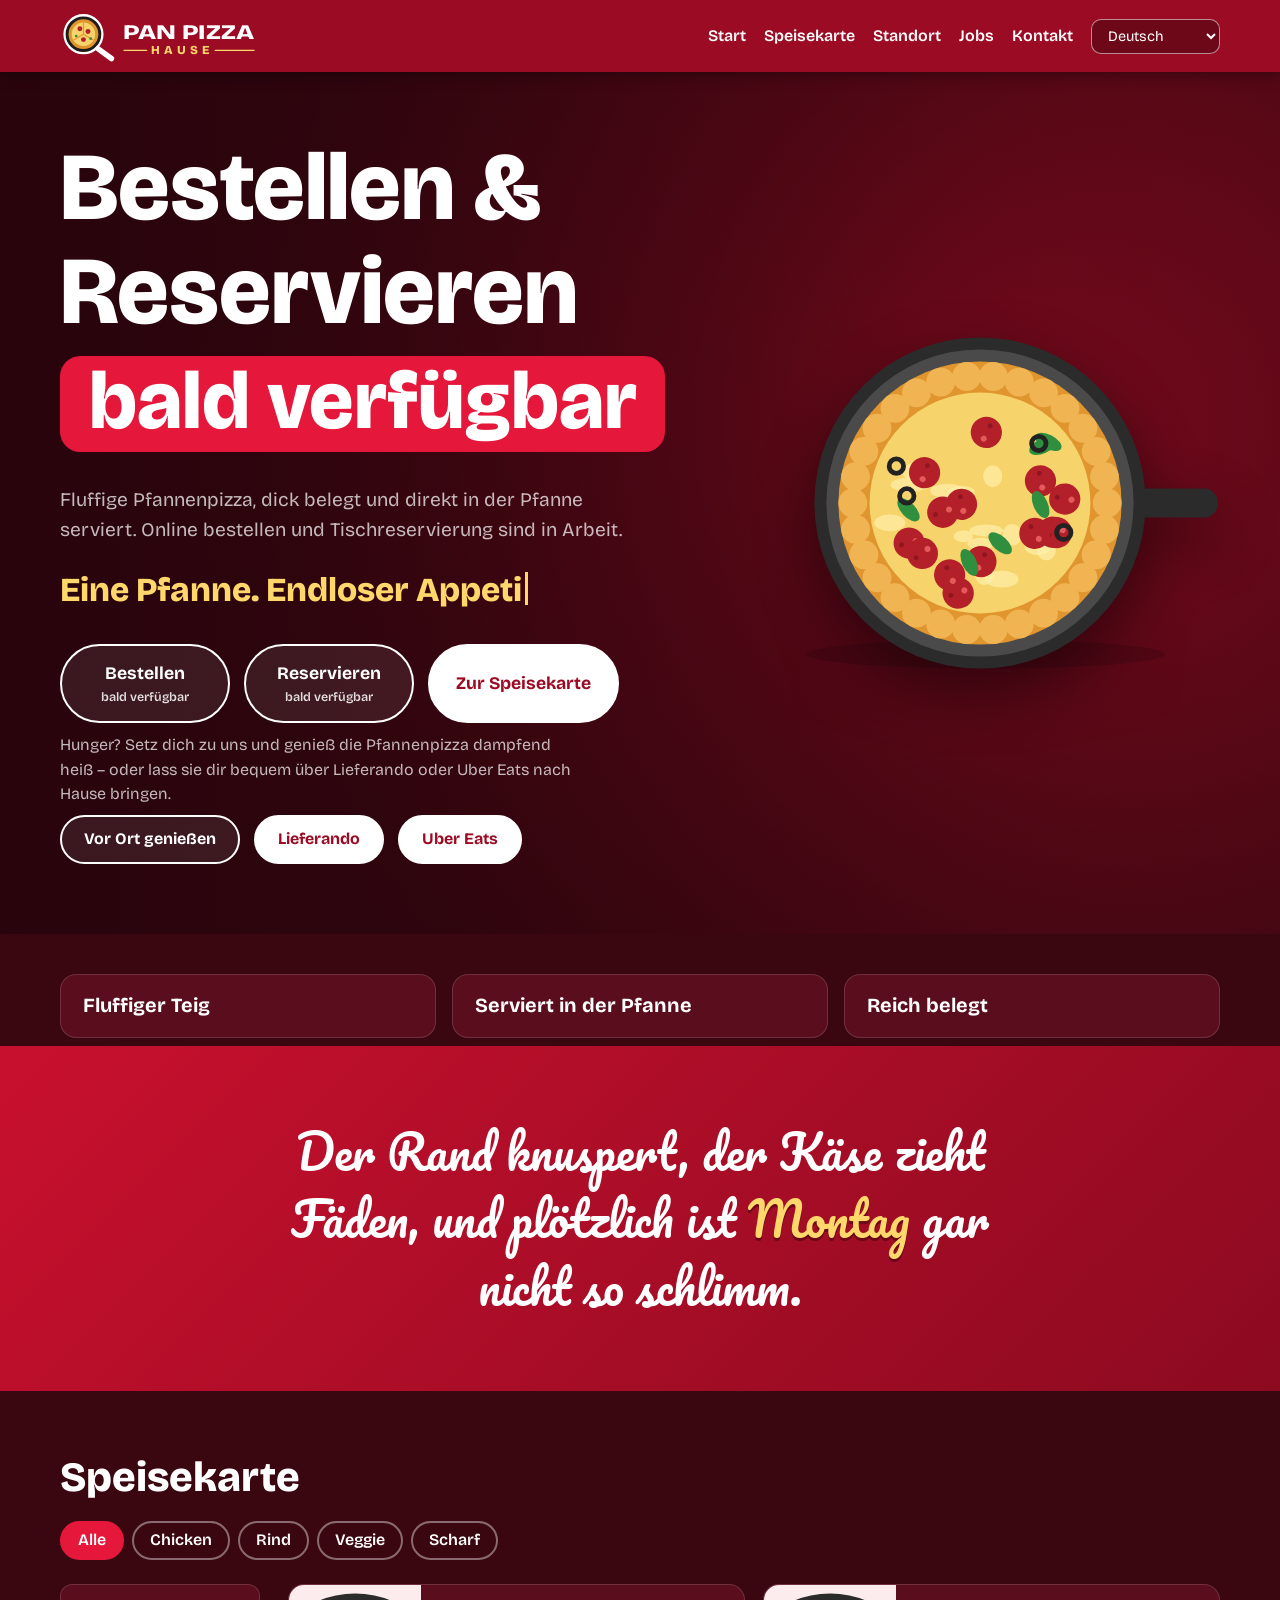
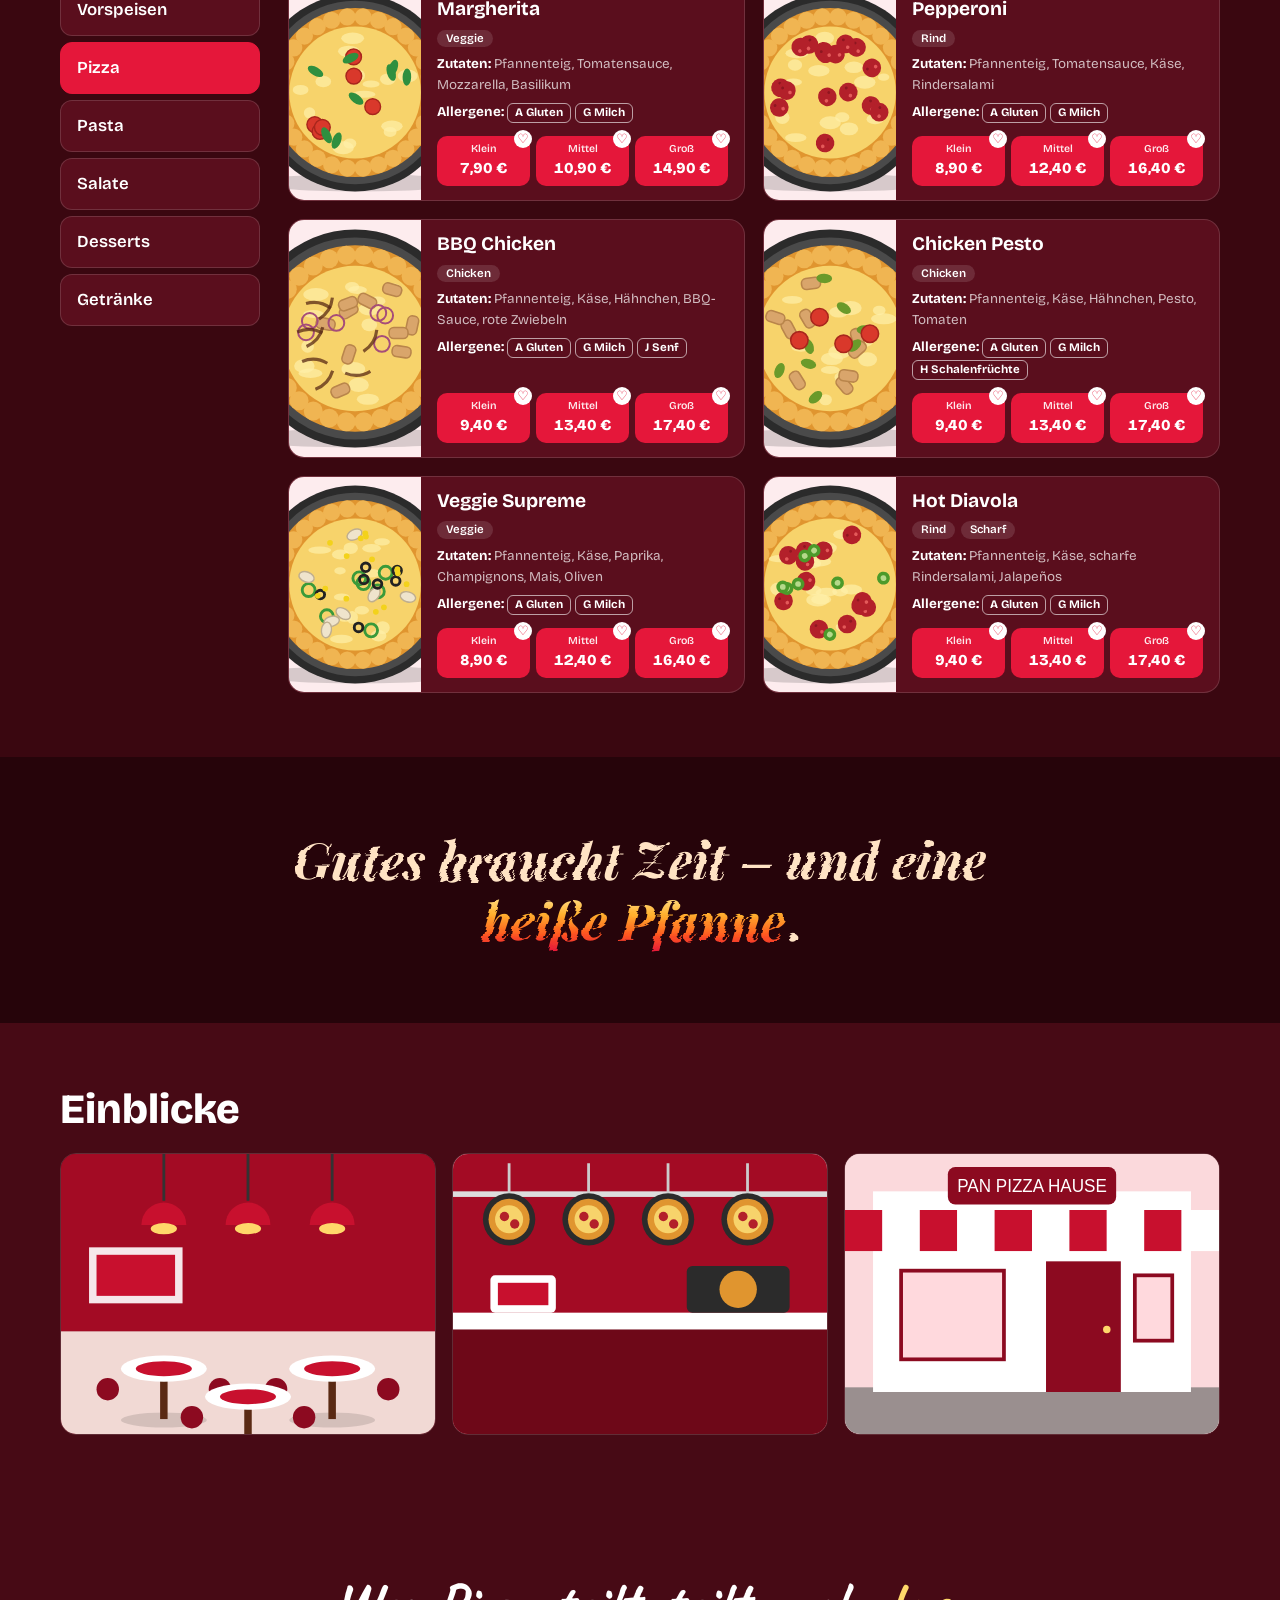
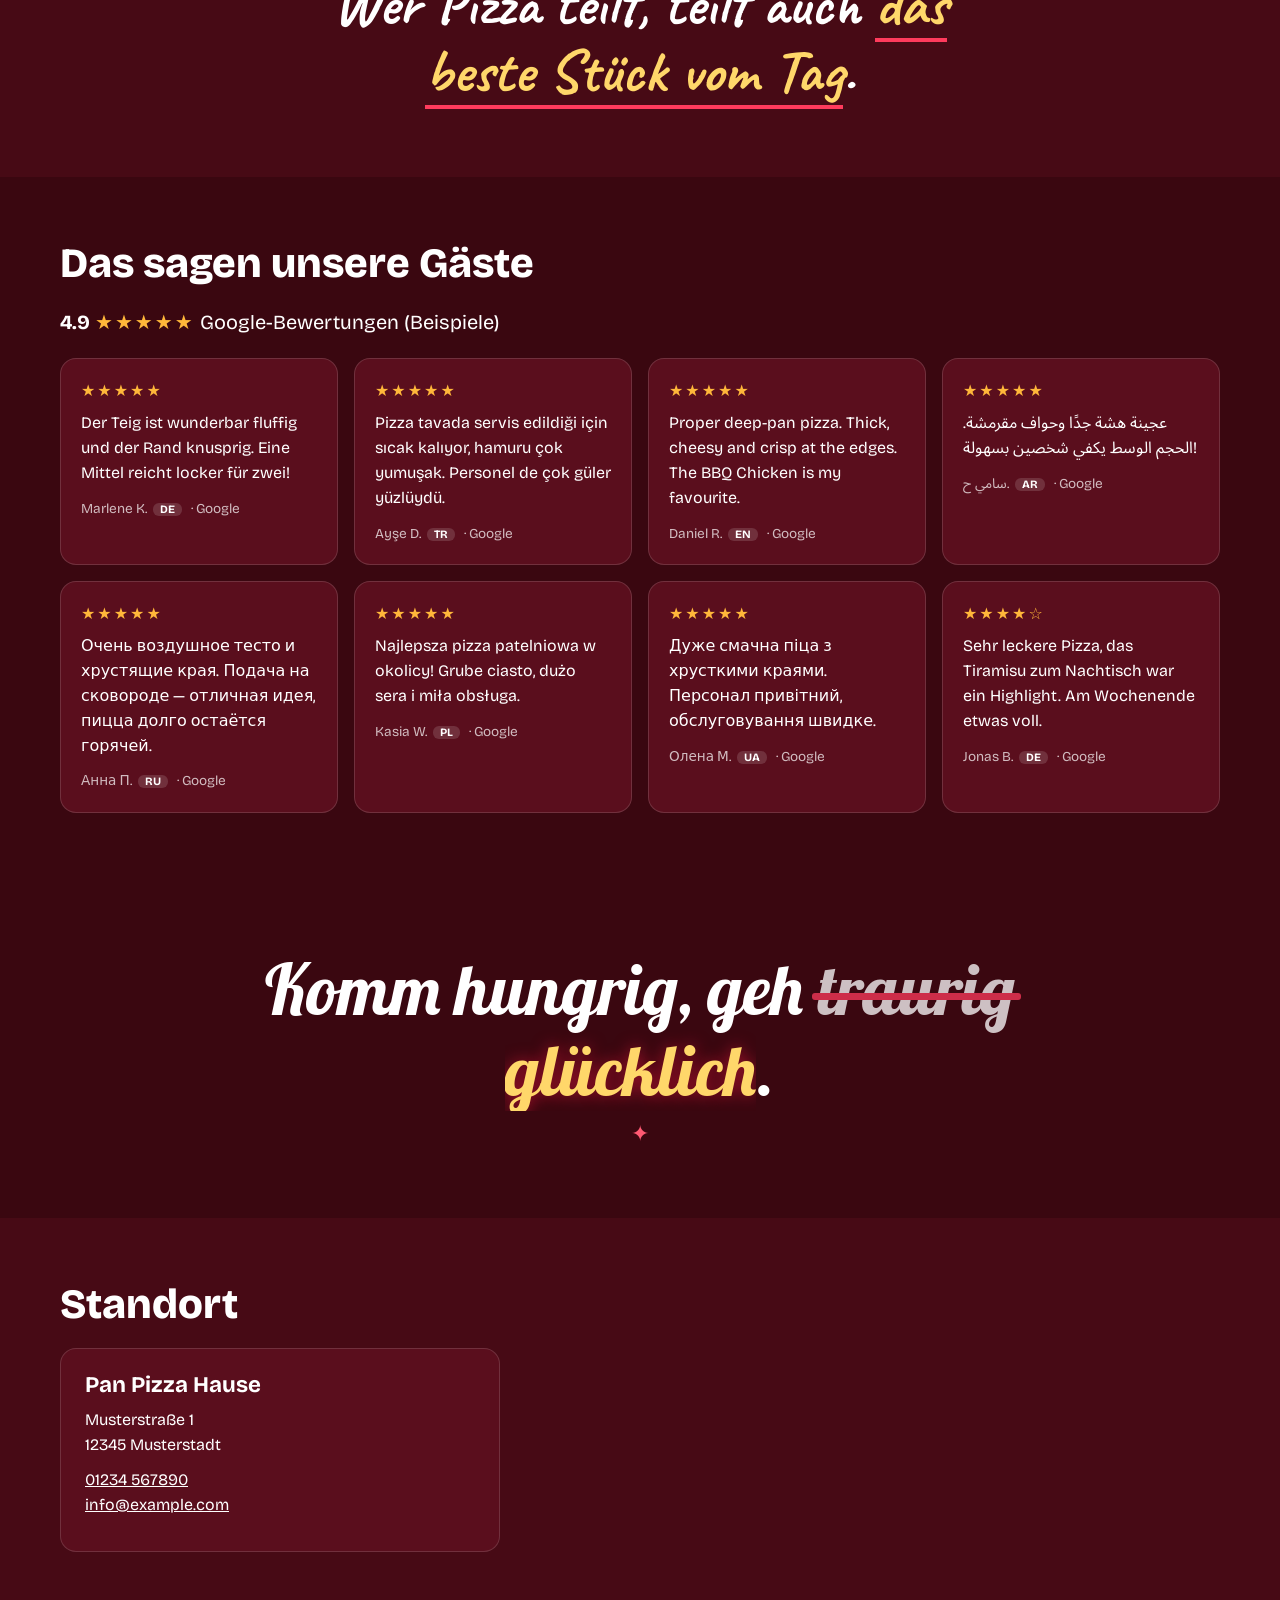
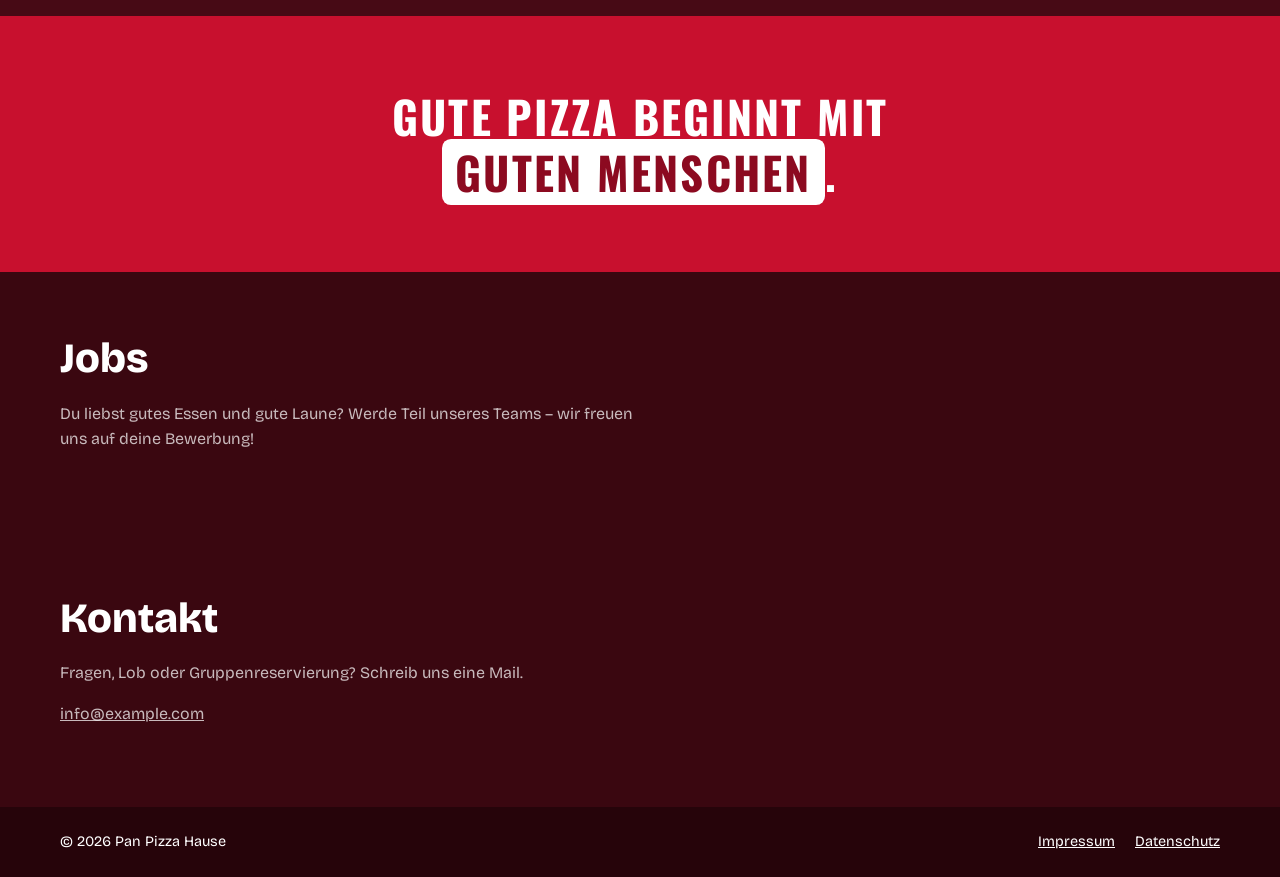
==== index.html @ aa515b62 "Add files via upload" ====
<!DOCTYPE html>
<html lang="de">
<head>
<meta charset="utf-8">
<meta name="viewport" content="width=device-width, initial-scale=1">
<title>Pan Pizza Hause</title>
<meta name="description" content="Pfannenpizza – fluffig, dick belegt, knusprig am Rand.">
<link rel="icon" href="data:image/svg+xml,%3Csvg xmlns=%22http://www.w3.org/2000/svg%22 viewBox=%220 0 124 124%22%3E%3Ccircle cx=%2262%22 cy=%2262%22 r=%2260%22 fill=%22%23c8102e%22/%3E%3Cg transform=%22translate(8 2) scale(.82)%22%3E%3Ccircle cx=%2252%22 cy=%2258%22 r=%2242%22 fill=%22%231f1d1b%22 stroke=%22%23fff%22 stroke-width=%225%22/%3E%3Cline x1=%2284%22 y1=%2290%22 x2=%22114%22 y2=%22112%22 stroke=%22%23fff%22 stroke-width=%2212%22 stroke-linecap=%22round%22/%3E%3Ccircle cx=%2252%22 cy=%2258%22 r=%2233%22 fill=%22%23e0952f%22/%3E%3Ccircle cx=%2252%22 cy=%2258%22 r=%2226%22 fill=%22%23f7d36b%22/%3E%3Cpath d=%22M52 58 L52 33 M52 58 L74 71 M52 58 L30 71%22 stroke=%22%23e0952f%22 stroke-width=%222.5%22/%3E%3Ccircle cx=%2244%22 cy=%2246%22 r=%225.5%22 fill=%22%23b3202a%22/%3E%3Ccircle cx=%2262%22 cy=%2252%22 r=%225.5%22 fill=%22%23b3202a%22/%3E%3Ccircle cx=%2252%22 cy=%2270%22 r=%225.5%22 fill=%22%23b3202a%22/%3E%3Ccircle cx=%2236%22 cy=%2262%22 r=%223%22 fill=%22%232f8f3f%22/%3E%3Ccircle cx=%2268%22 cy=%2268%22 r=%223%22 fill=%22%232f8f3f%22/%3E%3C/g%3E%3C/svg%3E" type="image/svg+xml">
<link rel="preconnect" href="https://fonts.googleapis.com">
<link rel="preconnect" href="https://fonts.gstatic.com" crossorigin>
<link href="https://fonts.googleapis.com/css2?family=Bricolage+Grotesque:opsz,wght@12..96,400;12..96,600;12..96,800&family=Noto+Sans+Arabic:wght@400;700&family=Playfair+Display:ital,wght@1,700&family=Pacifico&family=Caveat:wght@600;700&family=Oswald:wght@500;700&family=Lobster&family=Amiri:wght@400;700&display=swap" rel="stylesheet">
<link rel="stylesheet" href="style.css?v=7">
</head>
<body>
<svg width="0" height="0" style="position:absolute" aria-hidden="true" focusable="false"><filter id="heat" x="-5%" y="-20%" width="110%" height="140%"><feTurbulence type="fractalNoise" baseFrequency="0.012 0.08" numOctaves="2" seed="3" result="n"><animate attributeName="baseFrequency" dur="3s" values="0.012 0.08;0.017 0.12;0.012 0.08" repeatCount="indefinite"/></feTurbulence><feDisplacementMap in="SourceGraphic" in2="n" scale="7"/></filter></svg>
<header class="top">
  <a class="brand" href="#start" aria-label="Pan Pizza Hause"><svg class="logo" viewBox="0 0 450 124" width="203" height="56" aria-hidden="true"><circle cx="52" cy="58" r="42" fill="#1f1d1b" stroke="#fff" stroke-width="5"/><line x1="84" y1="90" x2="114" y2="112" stroke="#fff" stroke-width="12" stroke-linecap="round"/><circle cx="52" cy="58" r="33" fill="#e0952f"/><circle cx="52" cy="58" r="26" fill="#f7d36b"/><path d="M52 58 L52 33 M52 58 L74 71 M52 58 L30 71" stroke="#e0952f" stroke-width="2.5"/><circle cx="44" cy="46" r="5.5" fill="#b3202a"/><circle cx="62" cy="52" r="5.5" fill="#b3202a"/><circle cx="52" cy="70" r="5.5" fill="#b3202a"/><circle cx="36" cy="62" r="3" fill="#2f8f3f"/><circle cx="68" cy="68" r="3" fill="#2f8f3f"/><text x="140" y="68" font-family="Bricolage Grotesque,Arial Black,Arial,sans-serif" font-weight="800" font-size="46" textLength="290" lengthAdjust="spacingAndGlyphs" fill="#fff">PAN PIZZA</text><line x1="142" y1="94" x2="192" y2="94" stroke="#ffd76a" stroke-width="3" stroke-linecap="round"/><text x="202" y="103" font-family="Bricolage Grotesque,Arial,sans-serif" font-weight="800" font-size="27" textLength="130" lengthAdjust="spacing" fill="#ffd76a">HAUSE</text><line x1="344" y1="94" x2="430" y2="94" stroke="#ffd76a" stroke-width="3" stroke-linecap="round"/></svg></a>
  <nav aria-label="Main">
    <a href="#start" data-i18n="nav_home"></a>
    <a href="#speisekarte" data-i18n="nav_menu"></a>
    <a href="#standorte" data-i18n="nav_locations"></a>
    <a href="#jobs" data-i18n="nav_jobs"></a>
    <a href="#kontakt" data-i18n="nav_contact"></a>
  </nav>
  <select id="lang-select" class="lang-select" aria-label="Language"></select>
</header>

<main>
  <section id="start" class="hero">
    <div class="hero-text">
      <h1><span data-i18n="hero_h"></span><span class="soon-big" data-i18n="hero_soon"></span></h1>
      <p data-i18n="hero_p"></p>
      <p class="tagline"><span id="tag-text" aria-hidden="true"></span><span class="caret" aria-hidden="true"></span></p>
      <div class="actions">
        <button class="btn" disabled><span data-i18n="order"></span><em data-i18n="soon"></em></button>
        <button class="btn" disabled><span data-i18n="reserve"></span><em data-i18n="soon"></em></button>
        <a class="btn solid" href="#speisekarte" data-i18n="see_menu"></a>
      </div>
      <p class="deliv-note" data-i18n="deliv"></p>
      <div id="deliv-links" class="actions"></div>
    </div>
    <img class="hero-img" src="images/hero.svg" alt="Pan pizza served in the pan">
  </section>

  <section class="feat">
    <article class="fcard"><h3 data-i18n="f1"></h3></article>
    <article class="fcard"><h3 data-i18n="f2"></h3></article>
    <article class="fcard"><h3 data-i18n="f3"></h3></article>
  </section>

  <section class="qband q1"><p class="qt" data-quote="0"></p></section>

  <section id="speisekarte" class="menu">
    <h2 data-i18n="menu_h"></h2>
    <div class="chips" id="chips" role="group"></div>
    <div class="menu-grid">
      <nav id="cats" class="cats" aria-label="Categories"></nav>
      <div><div id="cards" class="cards"></div><p id="empty" class="empty" hidden data-i18n="empty"></p></div>
    </div>
  </section>

  <section class="qband q2"><p class="qt" data-quote="1"></p></section>

  <section id="galerie" class="gal">
    <h2 data-i18n="gal_h"></h2>
    <div class="gallery">
      <img src="images/photos/restaurant-1.jpg" onerror="this.onerror=null;this.src='images/restaurant-1.svg'" alt="Restaurant interior" loading="lazy">
      <img src="images/photos/restaurant-2.jpg" onerror="this.onerror=null;this.src='images/restaurant-2.svg'" alt="Open kitchen with pans" loading="lazy">
      <img src="images/photos/restaurant-3.jpg" onerror="this.onerror=null;this.src='images/restaurant-3.svg'" alt="Restaurant front" loading="lazy">
    </div>
  </section>

  <section class="qband q3"><p class="qt" data-quote="2"></p></section>

  <section id="bewertungen" class="revs">
    <h2 data-i18n="rev_h"></h2>
    <p class="rating"><strong id="avg"></strong> <span class="stars">★★★★★</span> <span data-i18n="rev_sub"></span></p>
    <div id="rev-list" class="rev-list"></div>
  </section>

  <section class="qband q5"><p class="qt" data-quote="4"></p></section>

  <section id="standorte" class="locs">
    <h2 data-i18n="loc_h"></h2>
    <div id="loc-list" class="loc-list"></div>
  </section>

  <section class="qband q4"><p class="qt" data-quote="3"></p></section>

  <section id="jobs" class="plain">
    <h2 data-i18n="jobs_h"></h2>
    <p data-i18n="jobs_p"></p>
  </section>

  <section id="kontakt" class="plain">
    <h2 data-i18n="contact_h"></h2>
    <p data-i18n="contact_p"></p>
    <p><a href="mailto:info@example.com">info@example.com</a></p>
  </section>
</main>

<footer>
  <span>© <span id="yr"></span> Pan Pizza Hause</span>
  <a href="impressum.html" data-i18n="imprint"></a>
  <a href="datenschutz.html" data-i18n="privacy"></a>
</footer>
<aside id="wish" class="wish" hidden aria-live="polite">
  <div class="wish-head"><h3 data-i18n="wish_h"></h3><button id="wish-toggle" class="icon-btn" aria-label="Toggle">▾</button></div>
  <ul id="wish-list"></ul>
  <div class="wish-total"><span data-i18n="total"></span><strong id="wish-sum"></strong></div>
  <p class="wish-hint" data-i18n="wish_hint"></p>
  <button id="wish-clear" class="btn-small" data-i18n="clear"></button>
</aside>
<script src="app.js?v=7"></script>
</body>
</html>
---- style.css ----
:root{--bg:#3a0710;--bg2:#470a15;--card:#5a0e1d;--red:#e5173a;--hot:#c8102e;--line:#ffffff24;--muted:#ffffffb8}
*{box-sizing:border-box}
html{scroll-behavior:smooth;scroll-padding-top:84px}
body{margin:0;font-family:"Bricolage Grotesque","Noto Sans Arabic",system-ui,sans-serif;color:#fff;background:var(--bg);line-height:1.55}
a{color:inherit}
:focus-visible{outline:3px solid #fff;outline-offset:2px}
h1,h2,h3{line-height:1.08;margin:0 0 .5em}
h2{font-size:clamp(1.8rem,3.5vw,2.6rem);font-weight:800}
section{padding:64px max(20px,calc((100% - 1160px)/2))}

.top{position:sticky;top:0;z-index:10;display:flex;align-items:center;gap:18px;flex-wrap:wrap;padding:8px max(20px,calc((100% - 1160px)/2));background:#9c0b24;box-shadow:0 2px 14px #0006}
.brand{margin-inline-end:auto;display:flex}
.brand img{height:52px;width:auto}
.top nav{display:flex;gap:18px;flex-wrap:wrap}
.top nav a{text-decoration:none;font-weight:600}
.top nav a:hover{text-decoration:underline}
.lang{display:flex;flex-wrap:wrap}
.lang button{background:none;border:1px solid #fff8;color:#fff;padding:4px 8px;font:inherit;font-size:.78rem;cursor:pointer;margin-inline-start:-1px}
.lang button[aria-pressed="true"]{background:#fff;color:#9c0b24;border-color:#fff}

.hero{min-height:88vh;display:grid;grid-template-columns:1.15fr .85fr;gap:30px;align-items:center;
  background:linear-gradient(90deg,rgba(40,4,12,.9),rgba(40,4,12,.55) 65%,rgba(40,4,12,.3)),url(images/photos/hero.jpg) center/cover no-repeat,radial-gradient(circle at 75% 40%,#b00d28,#3a0710 70%)}
.hero h1{font-size:clamp(2.6rem,7.5vw,6rem);font-weight:800;margin-bottom:.35em}
.hero h1 span{display:block}
.soon-big{display:inline-block!important;margin-top:.15em;padding:.02em .35em .08em;background:var(--red);border-radius:.25em;font-size:.85em}
.hero-text p{max-width:50ch;font-size:1.2rem;color:var(--muted)}
.hero-img{width:100%;max-width:520px;justify-self:center;filter:drop-shadow(0 24px 30px #0007)}
.actions{display:flex;flex-wrap:wrap;gap:14px;margin:28px 0 10px}
.btn{display:inline-flex;flex-direction:column;align-items:center;justify-content:center;min-width:170px;padding:14px 26px;border:2px solid #fff;background:#ffffff14;color:#fff;font:inherit;font-weight:700;font-size:1.1rem;text-decoration:none;border-radius:99px}
.btn em{font-style:normal;font-size:.78rem;font-weight:600;opacity:.85}
.btn:disabled{cursor:not-allowed}
.btn.solid{background:#fff;color:#9c0b24;cursor:pointer}

.feat{display:grid;grid-template-columns:repeat(auto-fit,minmax(220px,1fr));gap:16px;padding-top:40px;padding-bottom:8px}
.fcard{background:var(--card);border:1px solid var(--line);border-radius:16px;padding:20px 22px}
.fcard h3{margin:0;font-size:1.25rem}

.chips{display:flex;flex-wrap:wrap;gap:8px;margin-bottom:24px}
.chips button,.cats button{font:inherit;cursor:pointer;color:#fff}
.chips button{border:2px solid #fff6;background:transparent;padding:5px 16px;border-radius:99px;font-weight:600}
.chips button[aria-pressed="true"]{background:var(--red);border-color:var(--red)}
.menu-grid{display:grid;grid-template-columns:200px 1fr;gap:28px;align-items:start}
.cats{display:flex;flex-direction:column;gap:6px;position:sticky;top:92px}
.cats button{border:1px solid var(--line);background:var(--card);text-align:start;padding:12px 16px;font-size:1.05rem;font-weight:600;border-radius:12px}
.cats button[aria-current="true"]{background:var(--red);border-color:var(--red)}
.cards{display:grid;grid-template-columns:repeat(auto-fill,minmax(340px,1fr));gap:18px}
.card{display:grid;grid-template-columns:132px 1fr;background:var(--card);border:1px solid var(--line);border-radius:16px;overflow:hidden}
.card img{width:132px;height:100%;min-height:150px;object-fit:cover;display:block}
.cb{padding:14px 16px;display:flex;flex-direction:column;gap:5px}
.cb h3{margin:0;font-size:1.2rem}
.cb p{margin:0;font-size:.84rem;color:var(--muted)}
.cb b{color:#fff}
.tag{display:inline-block;margin-inline-end:6px;padding:0 9px;font-size:.72rem;font-weight:600;background:#ffffff1f;border-radius:99px}
.badge{display:inline-block;margin:2px 4px 0 0;padding:0 7px;font-size:.72rem;font-weight:700;border:1px solid #fff9;border-radius:6px;cursor:help;color:#fff}
.prices{display:flex;gap:6px;margin-top:auto;padding-top:8px}
.prices span{flex:1;text-align:center;background:var(--red);border-radius:10px;padding:5px 3px;font-weight:800;font-size:.95rem;font-variant-numeric:tabular-nums}
.prices small{display:block;font-size:.66rem;font-weight:600;opacity:.9}
.vol{font-size:.75rem}
.empty{padding:24px;background:var(--card);border-radius:12px}

.gal,.locs{background:var(--bg2)}
.gallery{display:grid;grid-template-columns:repeat(auto-fit,minmax(260px,1fr));gap:16px}
.gallery img{width:100%;aspect-ratio:4/3;object-fit:cover;border-radius:16px;display:block;border:1px solid var(--line)}
.rating{font-size:1.25rem}
.stars{color:#ffb73a;letter-spacing:2px}
.rev-list{display:grid;grid-template-columns:repeat(auto-fit,minmax(270px,1fr));gap:16px}
.rev{margin:0;background:var(--card);border:1px solid var(--line);border-radius:16px;padding:20px}
.rev blockquote{margin:8px 0 12px}
.rev figcaption{font-size:.85rem;color:var(--muted)}
.rev .lg{margin-inline:6px;padding:0 7px;border-radius:6px;background:#ffffff24;color:#fff;font-weight:700;font-size:.7rem}
.loc{background:var(--card);border:1px solid var(--line);border-radius:16px;padding:24px;max-width:440px}
.loc h3{font-size:1.4rem}
.loc p{margin:0 0 10px}
.plain p{max-width:60ch;color:var(--muted)}
footer{display:flex;gap:20px;flex-wrap:wrap;padding:24px max(20px,calc((100% - 1160px)/2));background:#26040a;font-size:.9rem}
footer span{margin-inline-end:auto}

@media(max-width:760px){
  .hero{grid-template-columns:1fr;min-height:auto}
  .menu-grid{grid-template-columns:1fr}
  .cats{flex-direction:row;overflow-x:auto;position:static}
  .cats button{white-space:nowrap}
  .cards{grid-template-columns:1fr}
  .card{grid-template-columns:110px 1fr}
  .card img{width:110px}
}
@media(prefers-reduced-motion:reduce){html{scroll-behavior:auto}}

/* ---- v4 additions ---- */
.lang-select{background:#6d0819;color:#fff;border:1px solid #fff8;border-radius:10px;padding:7px 12px;font:inherit;font-size:.9rem;cursor:pointer}
.lang-select option{background:#3a0710;color:#fff}
.quote{text-align:center;background:linear-gradient(135deg,#c8102e,#8c0a20);padding:64px 20px}
.quote::before{content:"\201C";display:block;font-size:5rem;line-height:.6;opacity:.4}
.quote p{font-size:clamp(1.5rem,3.6vw,2.7rem);font-weight:800;line-height:1.2;max-width:26ch;margin:0 auto}
.quote small{display:block;margin-top:16px;opacity:.85;letter-spacing:.14em;text-transform:uppercase;font-size:.8rem}
.prices .pbtn{flex:1;position:relative;text-align:center;background:var(--red);color:#fff;border:0;border-radius:10px;padding:5px 3px;font:inherit;font-weight:800;font-size:.95rem;font-variant-numeric:tabular-nums;cursor:pointer}
.prices .pbtn:hover{background:#ff2f52}
.prices .pbtn i{position:absolute;top:-6px;inset-inline-end:-2px;font-style:normal;font-size:.8rem;background:#fff;color:var(--red);border-radius:99px;width:18px;height:18px;line-height:18px}
.wish{position:fixed;z-index:20;inset:auto 0 0 0;max-height:46vh;display:flex;flex-direction:column;gap:10px;padding:16px;background:#2a050b;border:1px solid var(--line);box-shadow:0 0 30px #000a}
.wish[hidden]{display:none}
.wish-head{display:flex;justify-content:space-between;align-items:center}
.wish h3{margin:0;font-size:1.2rem}
.icon-btn{background:none;border:1px solid #fff6;color:#fff;border-radius:8px;width:32px;height:32px;cursor:pointer;font-size:1rem}
.wish ul{list-style:none;margin:0;padding:0;overflow:auto;flex:1}
.wish li{display:flex;justify-content:space-between;gap:10px;padding:10px 0;border-bottom:1px solid var(--line)}
.wish li small{color:var(--muted)}
.wish .q button,.wish .lp button{background:#ffffff1f;border:0;color:#fff;border-radius:6px;min-width:26px;height:26px;cursor:pointer;font:inherit}
.wish .lp{display:flex;align-items:flex-start;gap:8px;font-weight:700;white-space:nowrap}
.wish-total{display:flex;justify-content:space-between;font-size:1.2rem;font-weight:800}
.wish-hint{margin:0;font-size:.78rem;color:var(--muted)}
.btn-small{align-self:flex-start;background:none;border:1px solid #fff8;color:#fff;border-radius:99px;padding:4px 14px;font:inherit;cursor:pointer}
.wish.collapsed ul,.wish.collapsed .wish-hint,.wish.collapsed .btn-small{display:none}
body.has-wish{padding-bottom:150px}
@media(min-width:1100px){
  .wish{inset:auto;inset-block:72px 0;inset-inline-end:0;width:320px;max-height:none;border-radius:16px 0 0 0}
  body.has-wish{padding-bottom:0;padding-inline-end:332px}
}

/* ---- v5: quotes + logo ---- */
.brand img{height:56px;width:auto;max-width:none;flex-shrink:0}
.qband{padding:72px 20px;text-align:center}
.qt{margin:0 auto}
.qt em{font-style:inherit}
html[dir="rtl"] .qt{font-style:normal}
.q1{background:linear-gradient(135deg,#c8102e,#8c0a20)}
.q1 .qt{font-family:"Pacifico","Amiri",cursive;font-size:clamp(1.6rem,3.8vw,2.9rem);line-height:1.45;max-width:30ch}
.q1 .qt em{color:#ffd76a;text-shadow:0 3px 0 #0005}
.q2{background:#26040a}
.q2 .qt{font-family:"Playfair Display","Amiri",serif;font-style:italic;font-weight:700;font-size:clamp(1.8rem,4.2vw,3.2rem);line-height:1.2;max-width:26ch}
.q2 .qt em{background:linear-gradient(transparent 60%,#e5173a 60%);padding:0 .15em}
.q3{background:var(--bg2)}
.q3 .qt{font-family:"Caveat","Amiri",cursive;font-weight:700;font-size:clamp(2.1rem,5.2vw,3.8rem);line-height:1.1;max-width:24ch}
.q3 .qt em{color:#ffd76a;text-decoration:underline wavy #e5173a;text-decoration-thickness:3px;text-underline-offset:.18em}
.q4{background:#c8102e}
.q4 .qt{font-family:"Oswald","Noto Sans Arabic",sans-serif;font-weight:700;text-transform:uppercase;letter-spacing:.05em;font-size:clamp(1.6rem,4vw,2.8rem);line-height:1.25;max-width:24ch}
.q4 .qt em{background:#fff;color:#8c0a20;padding:0 .3em;border-radius:.2em;box-decoration-break:clone;-webkit-box-decoration-break:clone}
.q5{background:var(--bg)}
.q5 .qt{font-family:"Lobster","Amiri",cursive;font-size:clamp(2.2rem,6vw,4.4rem);line-height:1.15;max-width:20ch}
.q5 .qt::after{content:"\2726";display:block;margin-top:10px;font-size:1.4rem;color:#ff5a73}
.q5 .qt em{color:#ff5a73;text-shadow:0 0 22px #e5173a99}

/* ---- v6: inline logo, tagline, delivery note, animated quotes ---- */
.logo{display:block;height:56px;width:auto;flex-shrink:0}
.hero-text .tagline{margin:10px 0 0;max-width:none;min-height:1.5em;font-size:clamp(1.3rem,2.7vw,2.1rem);font-weight:800;color:#ffd76a}
.caret{display:inline-block;width:3px;height:1em;margin-inline-start:3px;background:#ffd76a;vertical-align:-.12em;animation:blink 1s steps(2) infinite}
@keyframes blink{50%{opacity:0}}
.hero-text .deliv-note{font-size:1rem;max-width:52ch;margin:4px 0 8px}
#deliv-links{margin:0 0 6px}
.btn.dl{min-width:0;padding:10px 22px;font-size:1rem}
@keyframes qin{from{opacity:0;transform:translateY(22px) scale(.97);filter:blur(6px)}to{opacity:1;transform:none;filter:none}}
.qt.anim{animation:qin .9s cubic-bezier(.2,.7,.2,1) both}
@keyframes hue{0%,100%{color:#ffd76a}50%{color:#ff9bb0}}
.q1 .qt em{animation:hue 3.2s ease-in-out infinite}
@keyframes mark{to{background-size:100% .4em}}
.q2 .qt em{background:linear-gradient(#e5173a,#e5173a) no-repeat 0 90%/0 .4em;padding:0 .12em;animation:mark 1s .6s ease forwards}
@keyframes draw{to{background-size:100% 4px}}
.q3 .qt em{text-decoration:none;color:#ffd76a;background:linear-gradient(#ff3b5c,#ff3b5c) no-repeat 0 100%/0 4px;animation:draw 1s .6s ease forwards}
@keyframes tag{to{background-size:100% 100%;color:#8c0a20}}
.q4 .qt em{background:linear-gradient(#fff,#fff) no-repeat 0 0/0 100%;color:#fff;animation:tag .8s .6s ease forwards}
@keyframes glow{0%,100%{color:#ff5a73;text-shadow:0 0 12px #e5173a77}50%{color:#ffc2cc;text-shadow:0 0 30px #ff2f52}}
.q5 .qt em{animation:glow 2.6s ease-in-out infinite}
@keyframes spin{to{transform:rotate(360deg)}}
.q5 .qt::after{width:1em;margin:10px auto 0;text-align:center;animation:spin 6s linear infinite}
@media(prefers-reduced-motion:reduce){
  .qt.anim,.qt em,.q5 .qt::after,.caret{animation:none!important}
  .q2 .qt em{background-size:100% .4em}.q3 .qt em{background-size:100% 4px}.q4 .qt em{background-size:100% 100%;color:#8c0a20}
}

/* ---- v7: a different entrance for every quote ---- */
.wd{display:inline-block;white-space:nowrap}
.u{display:inline-block}
@keyframes chIn{from{opacity:0}to{opacity:1}}
.fx-type .u{opacity:0;animation:chIn .01s steps(1) forwards;animation-delay:calc(var(--i) * 38ms)}
.fx-type .u{display:inline}
@keyframes wave{0%{opacity:0;transform:translateY(.7em)}55%{opacity:1;transform:translateY(-.28em)}100%{opacity:1;transform:none}}
.fx-wave .u{opacity:0;animation:wave .7s ease forwards;animation-delay:calc(var(--i) * 35ms)}
@keyframes dropIn{from{opacity:0;transform:translateY(-1.3em) rotate(-10deg)}to{opacity:1;transform:none}}
.fx-drop .u{opacity:0;animation:dropIn .6s cubic-bezier(.3,1.4,.5,1) forwards;animation-delay:calc(var(--i) * 30ms)}
@keyframes wordFlip{from{opacity:0;transform:rotateX(-95deg)}to{opacity:1;transform:none}}
.fx-flip{perspective:700px}
.fx-flip .u{opacity:0;transform-origin:50% 100%;animation:wordFlip .65s ease forwards;animation-delay:calc(var(--i) * 140ms)}
@keyframes zoomIn{from{opacity:0;transform:scale(.35)}to{opacity:1;transform:none}}
.fx-zoom{animation:zoomIn .75s cubic-bezier(.2,1.25,.3,1) both}
@keyframes wipe{from{clip-path:inset(-25% 100% -25% -5%)}to{clip-path:inset(-25% -5% -25% -5%)}}
@keyframes wipeRtl{from{clip-path:inset(-25% -5% -25% 100%)}to{clip-path:inset(-25% -5% -25% -5%)}}
.fx-write{animation:wipe 1.7s ease-out both}
html[dir="rtl"] .fx-write{animation-name:wipeRtl}
@keyframes slideL{from{opacity:0;transform:translateX(-90px)}to{opacity:1;transform:none}}
@keyframes slideR{from{opacity:0;transform:translateX(90px)}to{opacity:1;transform:none}}
.fx-slideL{animation:slideL .8s cubic-bezier(.2,.8,.2,1) both}
.fx-slideR{animation:slideR .8s cubic-bezier(.2,.8,.2,1) both}
@keyframes bounceIn{0%{opacity:0;transform:scale(.3)}50%{opacity:1;transform:scale(1.1)}72%{transform:scale(.94)}100%{transform:none}}
.fx-bounce{animation:bounceIn .9s ease both}
@keyframes blurIn{from{opacity:0;filter:blur(14px);letter-spacing:.25em}to{opacity:1;filter:blur(0);letter-spacing:normal}}
.fx-blur{animation:blurIn 1s ease-out both}
/* heat: shimmering air + glowing flame word */
@keyframes hotIn{from{opacity:0;transform:translateY(16px)}to{opacity:1;transform:none}}
@keyframes flame{0%{transform:translateY(0) scaleY(1);text-shadow:0 0 14px #ff7a1a,0 -4px 22px #ff3b1f}100%{transform:translateY(-3px) scaleY(1.07);text-shadow:0 0 24px #ffb02e,0 -9px 32px #ff5a1f}}
.fx-hot{animation:hotIn 1s ease-out both;filter:url(#heat);color:#ffe3c4}
.qt.fx-hot em{display:inline-block;color:transparent;background:linear-gradient(180deg,#fff3b0,#ffb02e 40%,#ff5a1f 72%,#e5173a);-webkit-background-clip:text;background-clip:text;padding:0 .08em;animation:flame .45s ease-in-out infinite alternate}
/* correction effects */
.qt em.fix,.qt em.erase{background:none;animation:none;padding:0;color:inherit;text-shadow:none;text-decoration:none}
.qt em.fix s{position:relative;display:inline-block;text-decoration:none;opacity:.75}
.qt em.fix s::after{content:"";position:absolute;left:-3%;top:54%;height:.11em;width:0;background:#ff3b5c;border-radius:3px;animation:strikeLine .45s 1.1s ease-out forwards}
@keyframes strikeLine{to{width:106%}}
.qt em.fix b{display:inline-block;overflow:hidden;white-space:nowrap;vertical-align:bottom;max-width:0;font-weight:inherit;color:#ffd76a;text-shadow:0 0 16px #e5173a99;animation:writeIn .9s steps(12) 1.9s forwards}
@keyframes writeIn{to{max-width:calc(var(--n) * 1.2ch)}}
.qt em.erase{color:#ffd76a;text-shadow:0 0 16px #e5173a99}
.qt em.erase::after{content:"";display:inline-block;width:.08em;height:.9em;margin-inline-start:.06em;background:currentColor;vertical-align:-.1em;animation:blink 1s steps(2) infinite}
.qt em.erase.done::after{display:none}
@media(prefers-reduced-motion:reduce){
  .qt[class*="fx-"],.qt[class*="fx-"] .u{animation:none!important;opacity:1!important;transform:none!important;filter:none!important;clip-path:none!important}
  .qt em.fix s::after{animation:none;width:106%}
  .qt em.fix b{animation:none;max-width:none}
}
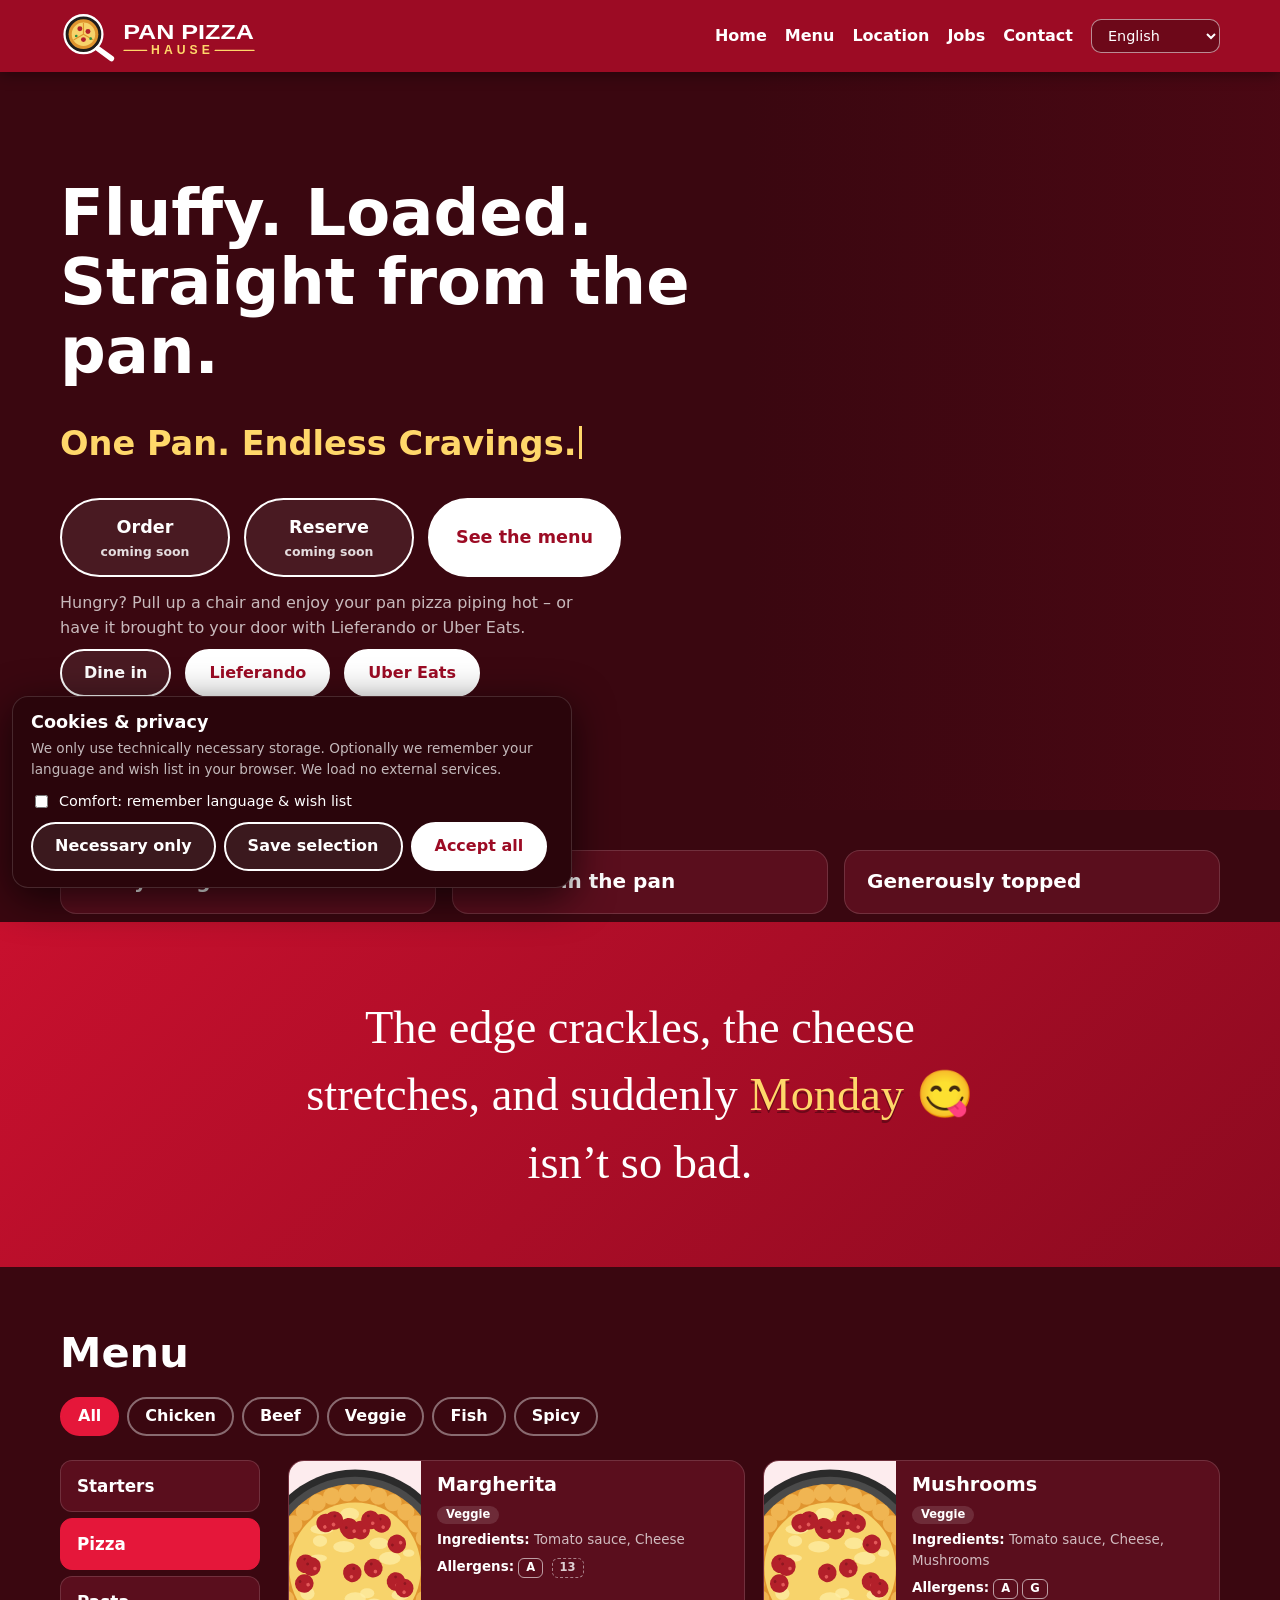
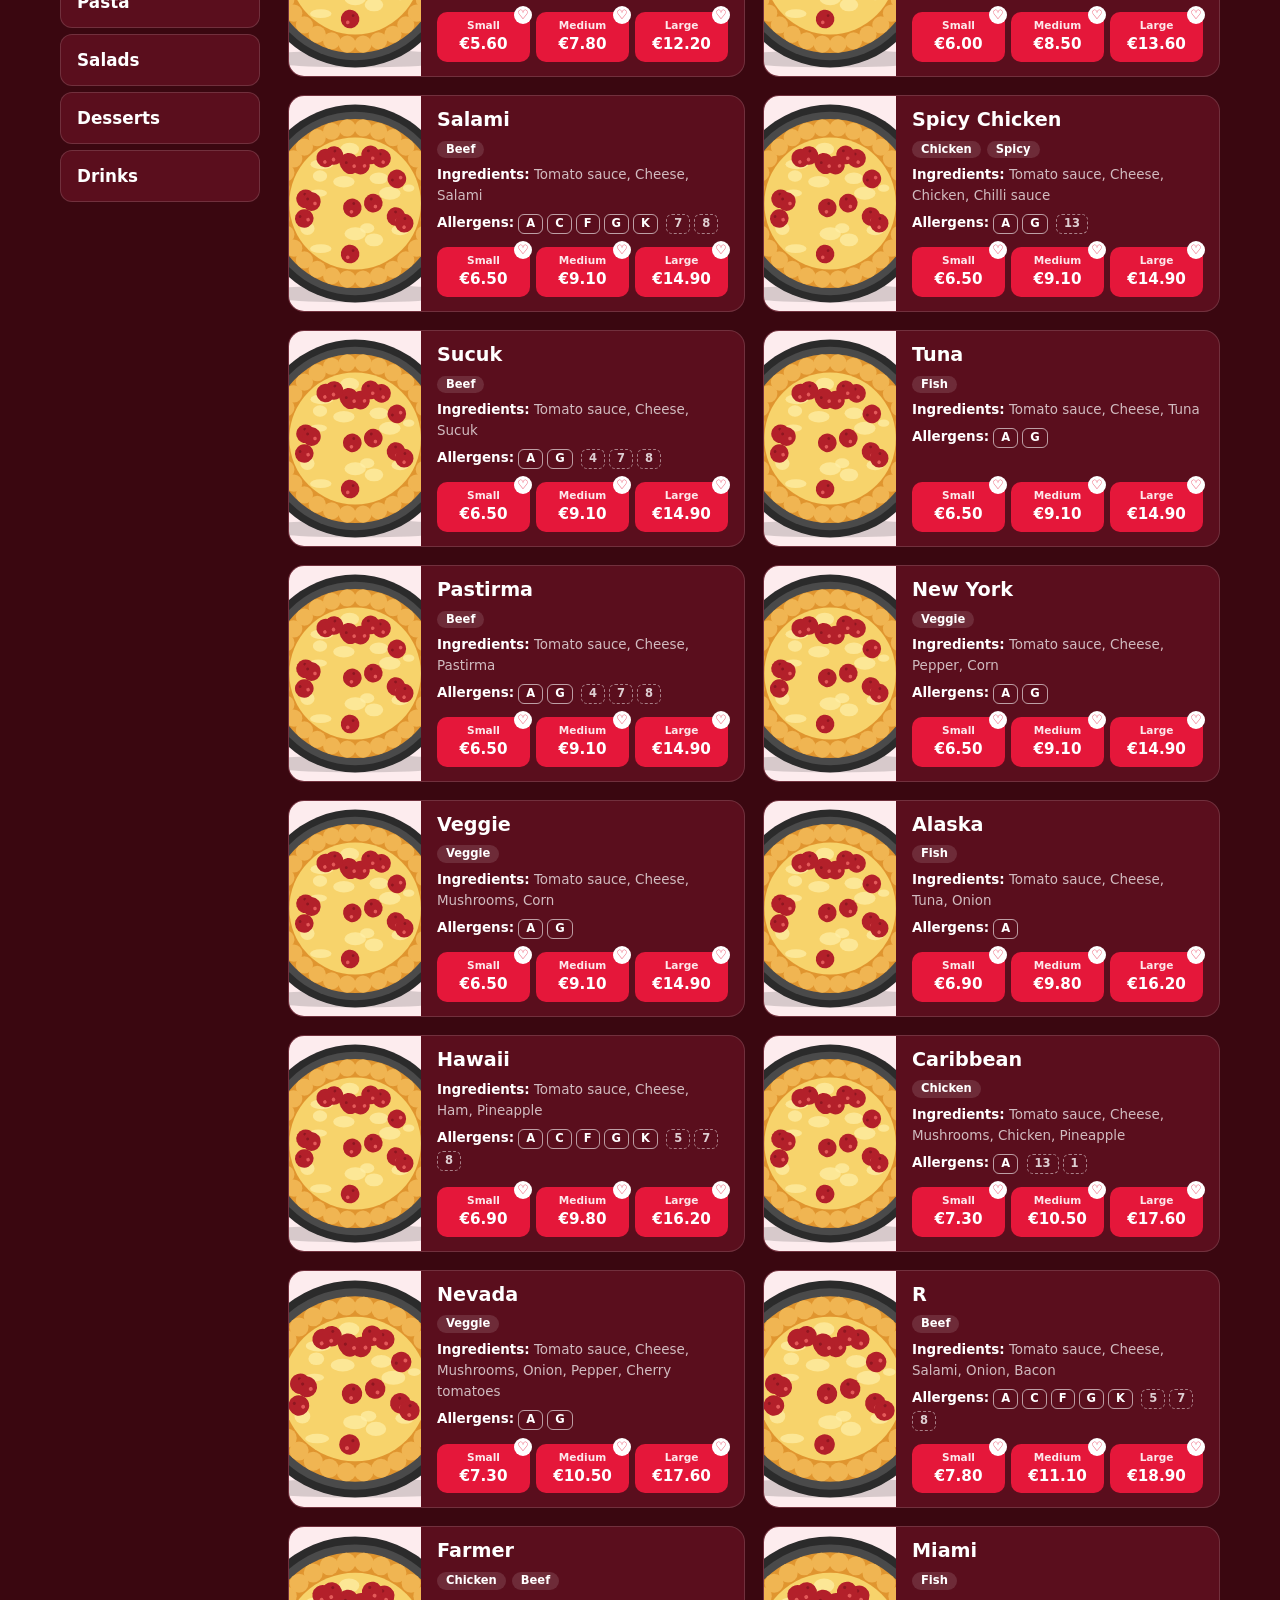
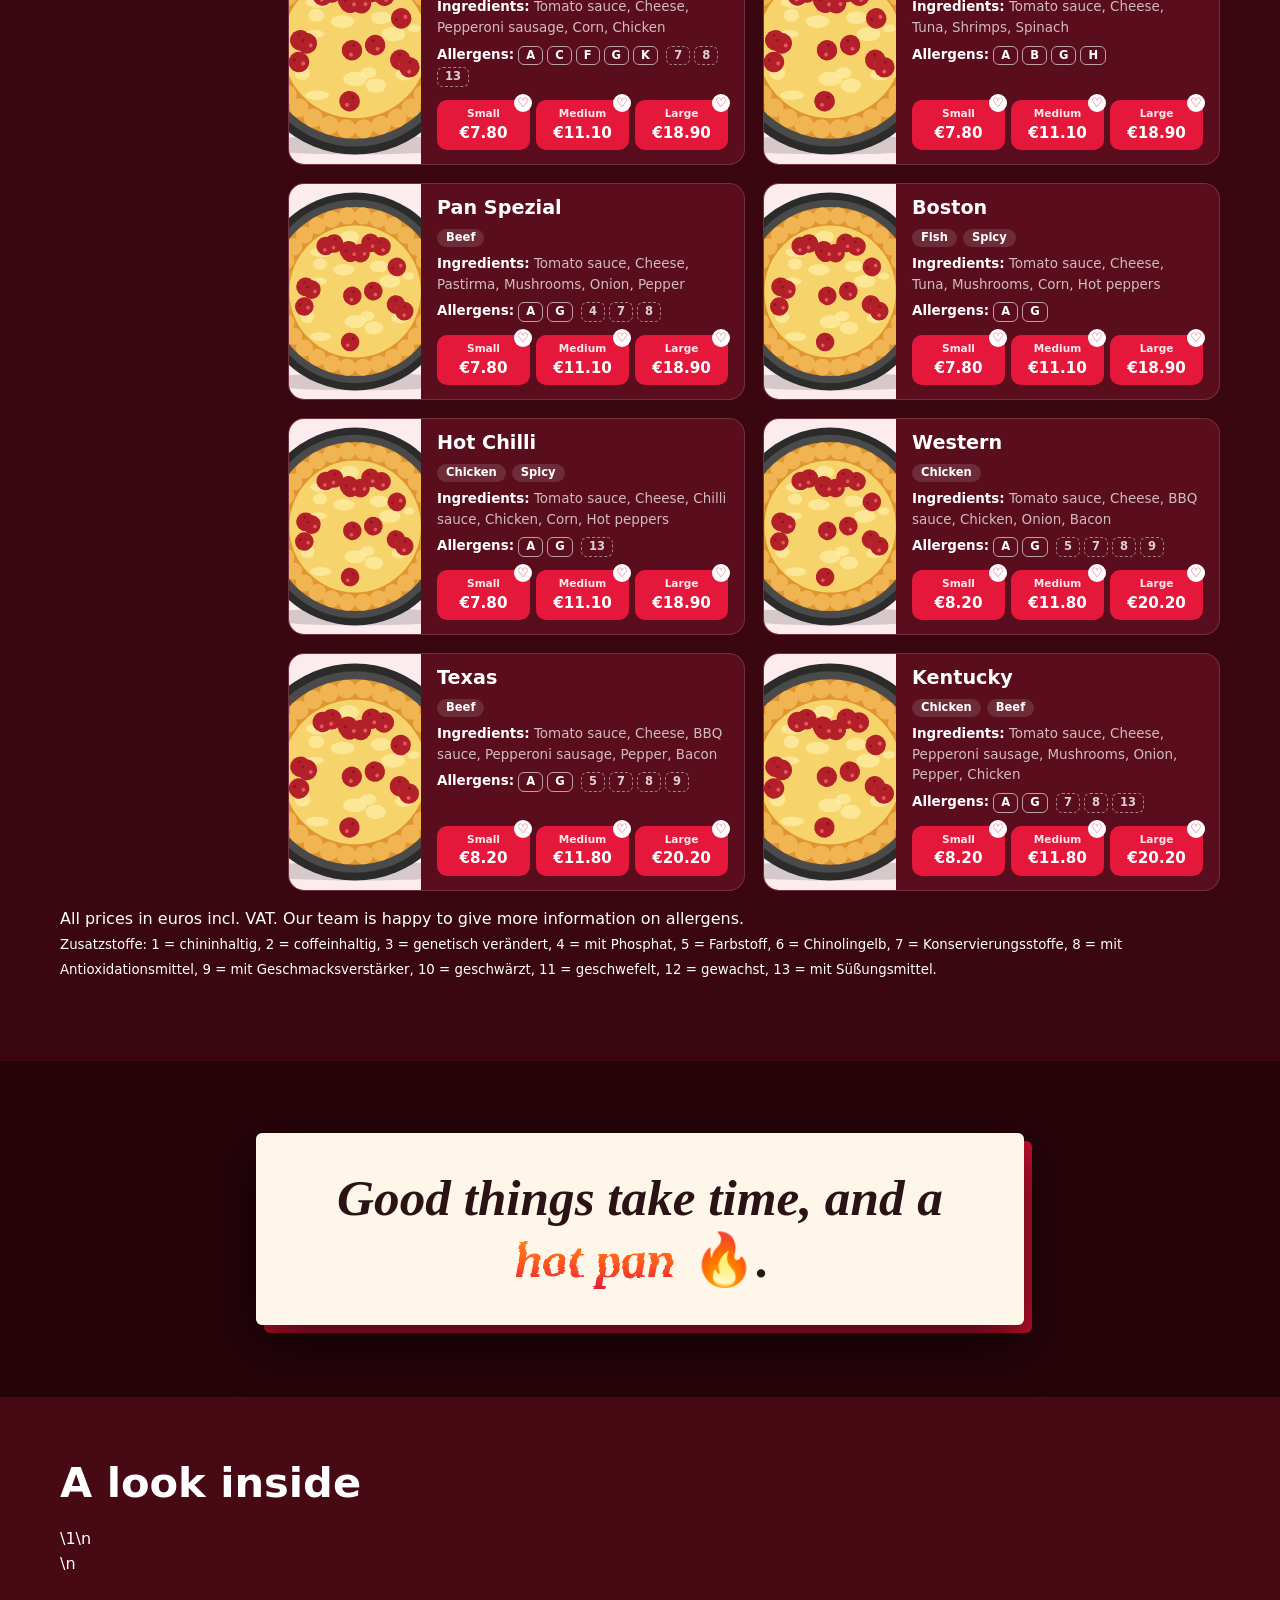
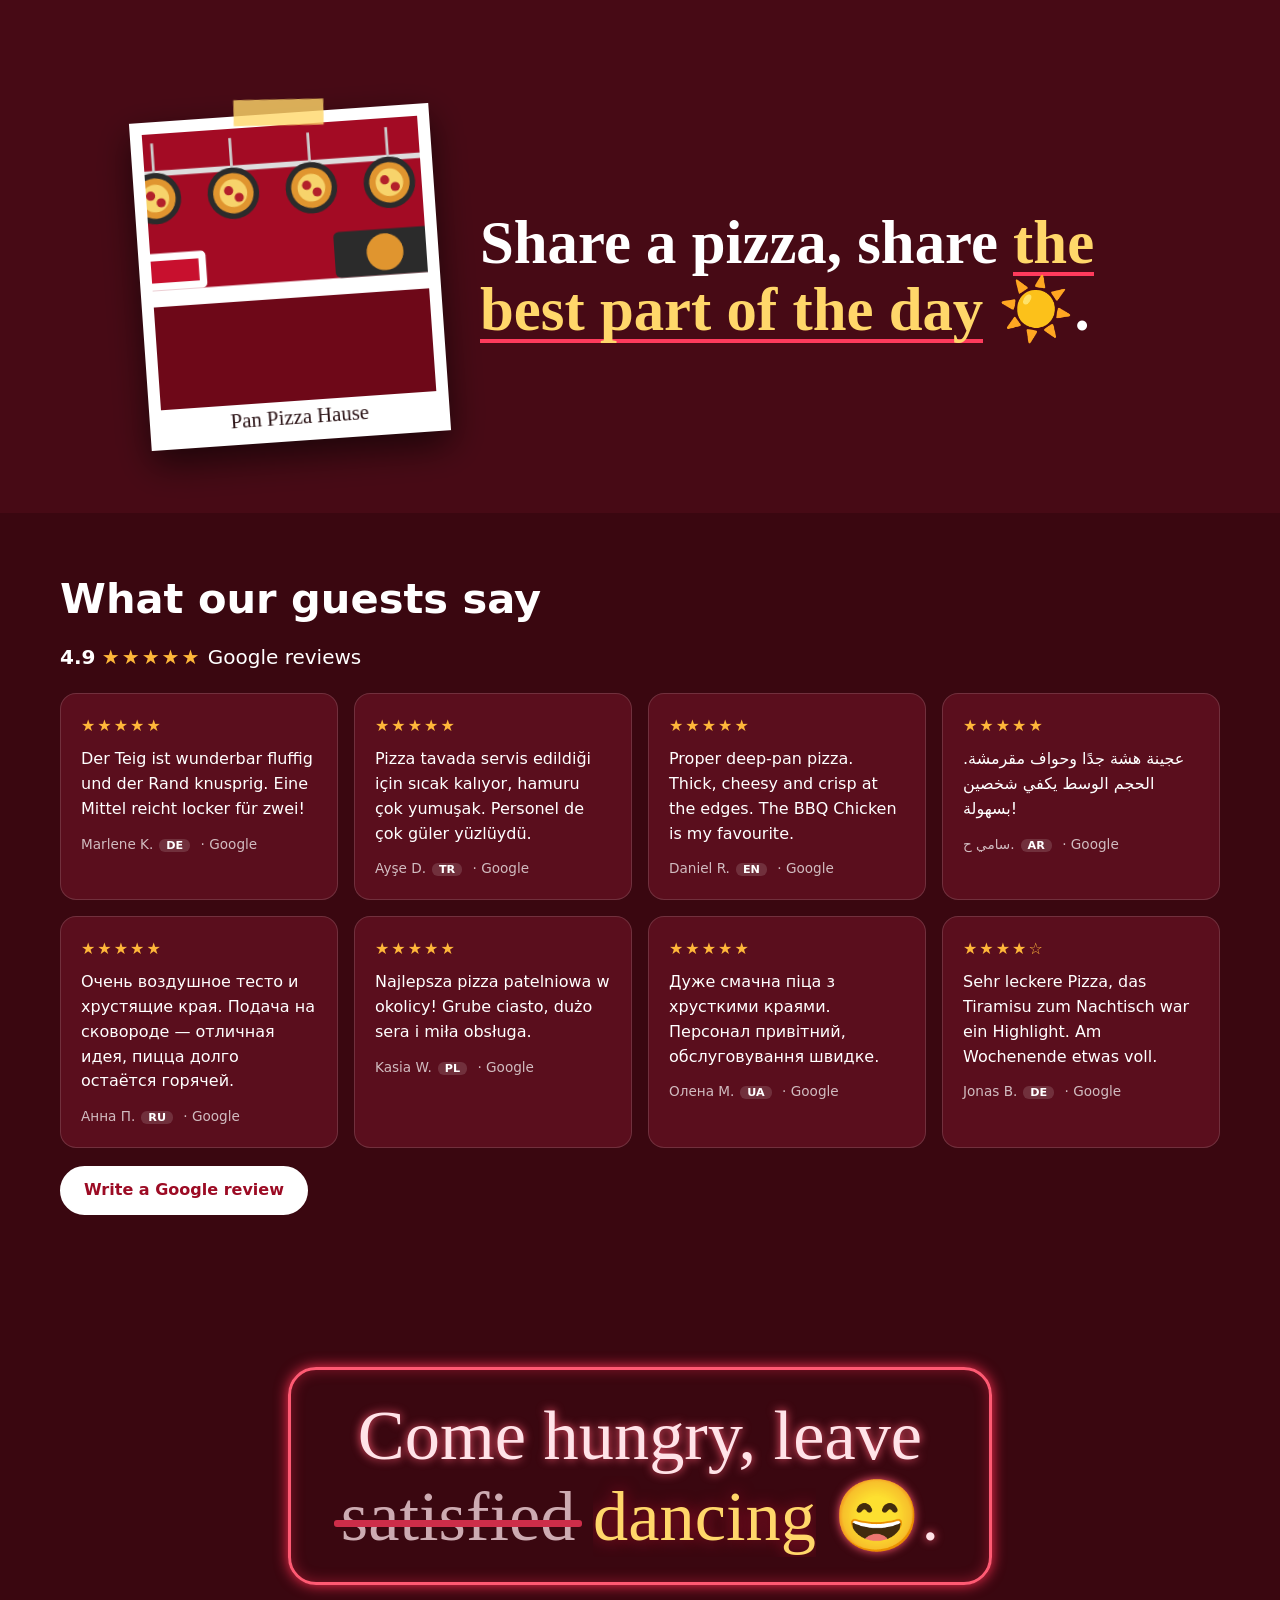
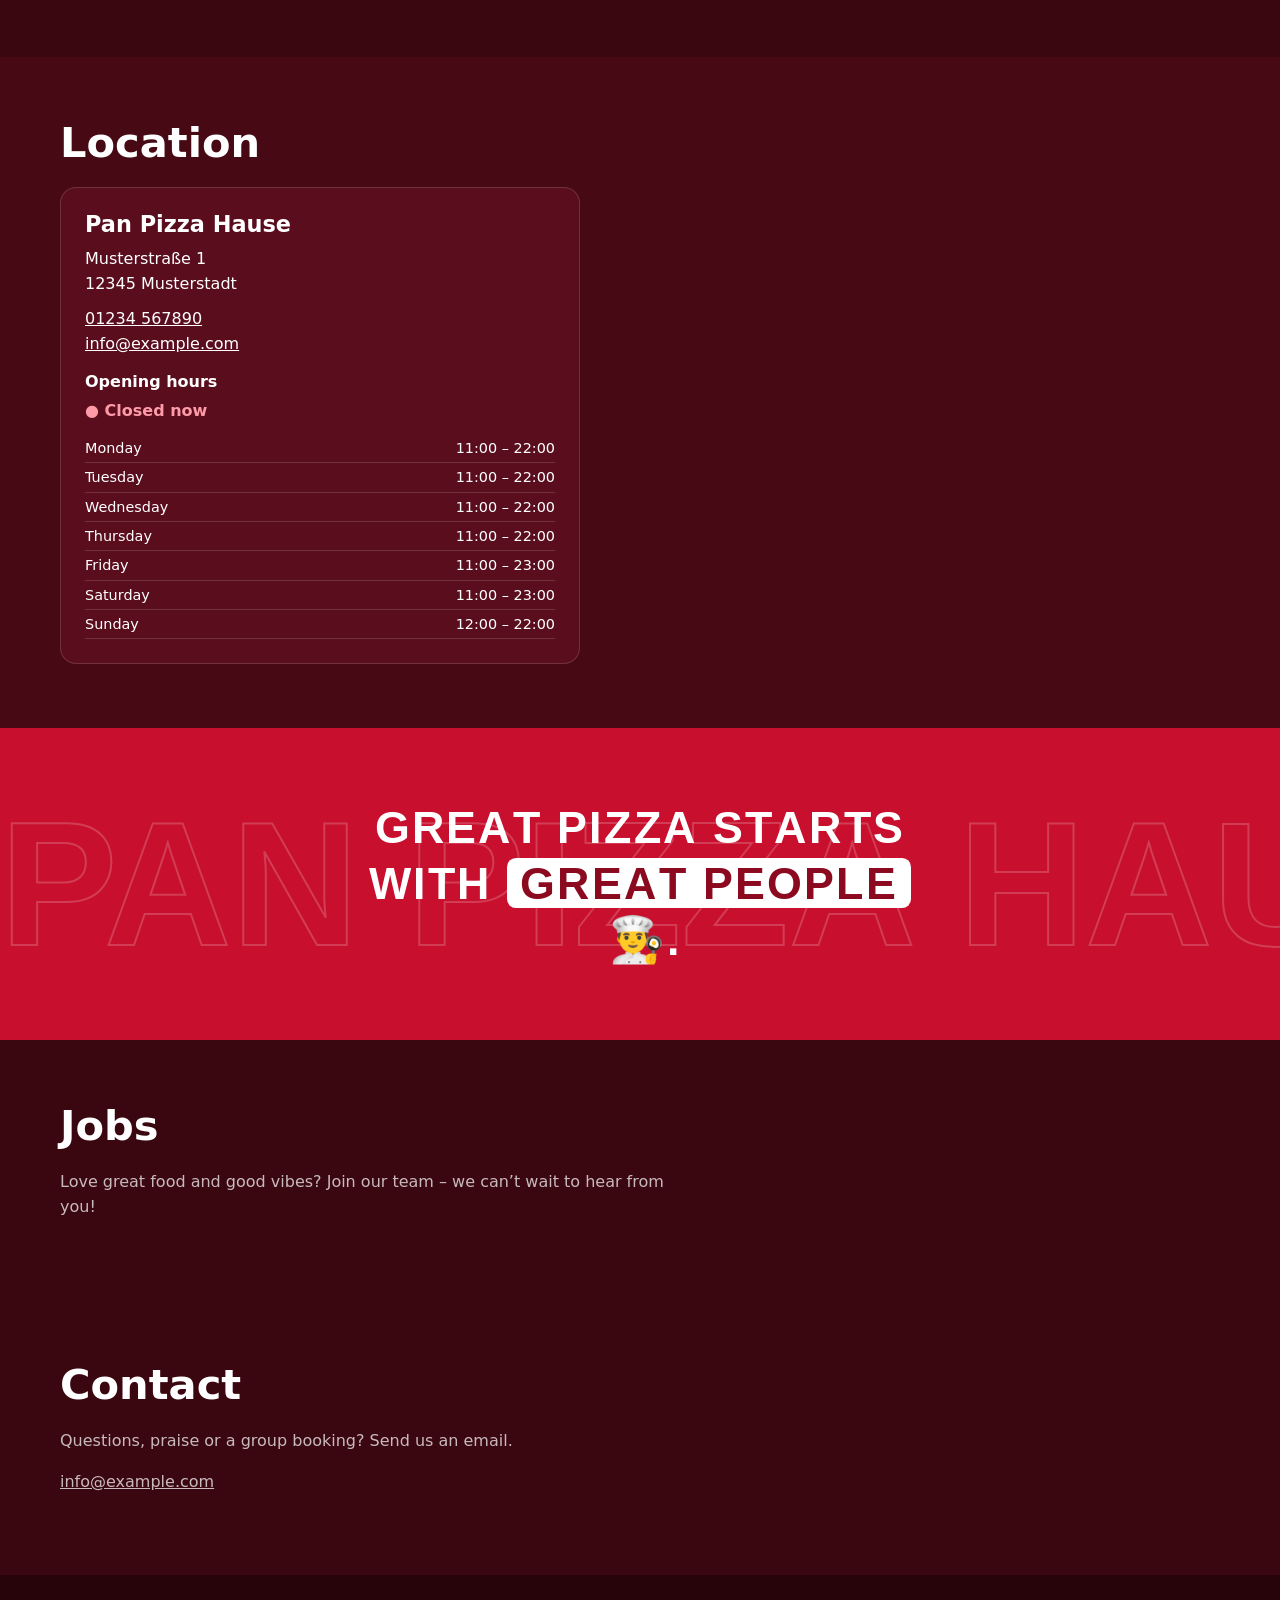
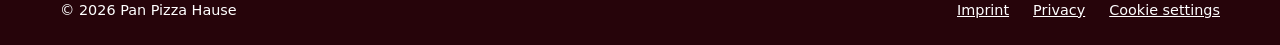
==== commit 5adb7687: "Add files via upload" ====
--- a/index.html
+++ b/index.html
@@ -6,10 +6,8 @@
 <title>Pan Pizza Hause</title>
 <meta name="description" content="Pfannenpizza – fluffig, dick belegt, knusprig am Rand.">
 <link rel="icon" href="data:image/svg+xml,%3Csvg xmlns=%22http://www.w3.org/2000/svg%22 viewBox=%220 0 124 124%22%3E%3Ccircle cx=%2262%22 cy=%2262%22 r=%2260%22 fill=%22%23c8102e%22/%3E%3Cg transform=%22translate(8 2) scale(.82)%22%3E%3Ccircle cx=%2252%22 cy=%2258%22 r=%2242%22 fill=%22%231f1d1b%22 stroke=%22%23fff%22 stroke-width=%225%22/%3E%3Cline x1=%2284%22 y1=%2290%22 x2=%22114%22 y2=%22112%22 stroke=%22%23fff%22 stroke-width=%2212%22 stroke-linecap=%22round%22/%3E%3Ccircle cx=%2252%22 cy=%2258%22 r=%2233%22 fill=%22%23e0952f%22/%3E%3Ccircle cx=%2252%22 cy=%2258%22 r=%2226%22 fill=%22%23f7d36b%22/%3E%3Cpath d=%22M52 58 L52 33 M52 58 L74 71 M52 58 L30 71%22 stroke=%22%23e0952f%22 stroke-width=%222.5%22/%3E%3Ccircle cx=%2244%22 cy=%2246%22 r=%225.5%22 fill=%22%23b3202a%22/%3E%3Ccircle cx=%2262%22 cy=%2252%22 r=%225.5%22 fill=%22%23b3202a%22/%3E%3Ccircle cx=%2252%22 cy=%2270%22 r=%225.5%22 fill=%22%23b3202a%22/%3E%3Ccircle cx=%2236%22 cy=%2262%22 r=%223%22 fill=%22%232f8f3f%22/%3E%3Ccircle cx=%2268%22 cy=%2268%22 r=%223%22 fill=%22%232f8f3f%22/%3E%3C/g%3E%3C/svg%3E" type="image/svg+xml">
-<link rel="preconnect" href="https://fonts.googleapis.com">
-<link rel="preconnect" href="https://fonts.gstatic.com" crossorigin>
-<link href="https://fonts.googleapis.com/css2?family=Bricolage+Grotesque:opsz,wght@12..96,400;12..96,600;12..96,800&family=Noto+Sans+Arabic:wght@400;700&family=Playfair+Display:ital,wght@1,700&family=Pacifico&family=Caveat:wght@600;700&family=Oswald:wght@500;700&family=Lobster&family=Amiri:wght@400;700&display=swap" rel="stylesheet">
-<link rel="stylesheet" href="style.css?v=7">
+<link rel="stylesheet" href="fonts/fonts.css">
+<link rel="stylesheet" href="style.css?v=8">
 </head>
 <body>
 <svg width="0" height="0" style="position:absolute" aria-hidden="true" focusable="false"><filter id="heat" x="-5%" y="-20%" width="110%" height="140%"><feTurbulence type="fractalNoise" baseFrequency="0.012 0.08" numOctaves="2" seed="3" result="n"><animate attributeName="baseFrequency" dur="3s" values="0.012 0.08;0.017 0.12;0.012 0.08" repeatCount="indefinite"/></feTurbulence><feDisplacementMap in="SourceGraphic" in2="n" scale="7"/></filter></svg>
@@ -27,9 +25,10 @@
 
 <main>
   <section id="start" class="hero">
+    <video class="hero-media" autoplay muted loop playsinline preload="auto" poster="images/hero-poster.jpg" aria-hidden="true"><source src="images/hero.mp4" type="video/mp4"></video>
+    <div class="hero-shade"></div>
     <div class="hero-text">
-      <h1><span data-i18n="hero_h"></span><span class="soon-big" data-i18n="hero_soon"></span></h1>
-      <p data-i18n="hero_p"></p>
+      <h1 data-i18n="hero_t"></h1>
       <p class="tagline"><span id="tag-text" aria-hidden="true"></span><span class="caret" aria-hidden="true"></span></p>
       <div class="actions">
         <button class="btn" disabled><span data-i18n="order"></span><em data-i18n="soon"></em></button>
@@ -39,7 +38,6 @@
       <p class="deliv-note" data-i18n="deliv"></p>
       <div id="deliv-links" class="actions"></div>
     </div>
-    <img class="hero-img" src="images/hero.svg" alt="Pan pizza served in the pan">
   </section>
 
   <section class="feat">
@@ -57,25 +55,22 @@
       <nav id="cats" class="cats" aria-label="Categories"></nav>
       <div><div id="cards" class="cards"></div><p id="empty" class="empty" hidden data-i18n="empty"></p></div>
     </div>
+    <p class="note" id="menu-notes"></p>
   </section>
 
   <section class="qband q2"><p class="qt" data-quote="1"></p></section>
 
   <section id="galerie" class="gal">
     <h2 data-i18n="gal_h"></h2>
-    <div class="gallery">
-      <img src="images/photos/restaurant-1.jpg" onerror="this.onerror=null;this.src='images/restaurant-1.svg'" alt="Restaurant interior" loading="lazy">
-      <img src="images/photos/restaurant-2.jpg" onerror="this.onerror=null;this.src='images/restaurant-2.svg'" alt="Open kitchen with pans" loading="lazy">
-      <img src="images/photos/restaurant-3.jpg" onerror="this.onerror=null;this.src='images/restaurant-3.svg'" alt="Restaurant front" loading="lazy">
-    </div>
-  </section>
+    <div class="car"><button class="car-btn prev" aria-label="Previous">‹</button><button class="car-btn next" aria-label="Next">›</button><div class="gallery track">\1\n    </div></div>\n  </section>
 
-  <section class="qband q3"><p class="qt" data-quote="2"></p></section>
+  <section class="qband q3 frame"><figure class="polaroid"><img src="images/photos/restaurant-2.jpg" onerror="this.onerror=null;this.src='images/restaurant-2.svg'" alt=""><figcaption>Pan Pizza Hause</figcaption></figure><p class="qt" data-quote="2"></p></section>
 
   <section id="bewertungen" class="revs">
     <h2 data-i18n="rev_h"></h2>
     <p class="rating"><strong id="avg"></strong> <span class="stars">★★★★★</span> <span data-i18n="rev_sub"></span></p>
-    <div id="rev-list" class="rev-list"></div>
+    <div class="car"><button class="car-btn prev" aria-label="Previous">‹</button><button class="car-btn next" aria-label="Next">›</button><div id="rev-list" class="rev-list track"></div></div>
+    <p class="rv-cta"><button id="rv-open" class="btn solid dl" data-i18n="rv_btn"></button></p>
   </section>
 
   <section class="qband q5"><p class="qt" data-quote="4"></p></section>
@@ -103,14 +98,18 @@
   <span>© <span id="yr"></span> Pan Pizza Hause</span>
   <a href="impressum.html" data-i18n="imprint"></a>
   <a href="datenschutz.html" data-i18n="privacy"></a>
+  <a href="#" id="ck-open" data-i18n="ck_settings"></a>
 </footer>
+<div id="opt" class="modal" hidden role="dialog" aria-modal="true"><div class="modal-card"><button class="modal-x" data-close aria-label="Close">✕</button><div id="opt-body"></div></div></div>
+<div id="rv" class="modal" hidden role="dialog" aria-modal="true"><div class="modal-card"><button class="modal-x" data-close aria-label="Close">✕</button><div id="rv-body"></div></div></div>
+<div id="ck" class="ck" hidden role="dialog" aria-label="Cookies"><h3 data-i18n="ck_title"></h3><p data-i18n="ck_text"></p><label class="ck-row"><input type="checkbox" id="ck-func"> <span data-i18n="ck_func"></span></label><div class="ck-btns"><button id="ck-only" class="btn dl" data-i18n="ck_only"></button><button id="ck-save" class="btn dl" data-i18n="ck_save"></button><button id="ck-all" class="btn solid dl" data-i18n="ck_all"></button></div></div>
 <aside id="wish" class="wish" hidden aria-live="polite">
-  <div class="wish-head"><h3 data-i18n="wish_h"></h3><button id="wish-toggle" class="icon-btn" aria-label="Toggle">▾</button></div>
+  <div class="wish-head"><h3 data-i18n="wish_h"></h3><span id="wish-mini"></span><button id="wish-toggle" class="icon-btn" aria-label="Toggle">▾</button></div>
   <ul id="wish-list"></ul>
   <div class="wish-total"><span data-i18n="total"></span><strong id="wish-sum"></strong></div>
   <p class="wish-hint" data-i18n="wish_hint"></p>
   <button id="wish-clear" class="btn-small" data-i18n="clear"></button>
 </aside>
-<script src="app.js?v=7"></script>
+<script src="app.js?v=8"></script>
 </body>
 </html>
--- a/fonts/fonts.css
+++ b/fonts/fonts.css
@@ -0,0 +1,144 @@
+@font-face {
+  font-family: 'Pacifico';
+  font-style: normal;
+  font-display: swap;
+  font-weight: 400;
+  src:url(fonts/pacifico-cyrillic-400-normal.woff2) format('woff2');
+  unicode-range: U+0301,U+0400-045F,U+0490-0491,U+04B0-04B1,U+2116;
+}
+@font-face {
+  font-family: 'Pacifico';
+  font-style: normal;
+  font-display: swap;
+  font-weight: 400;
+  src:url(fonts/pacifico-latin-ext-400-normal.woff2) format('woff2');
+  unicode-range: U+0100-02BA,U+02BD-02C5,U+02C7-02CC,U+02CE-02D7,U+02DD-02FF,U+0304,U+0308,U+0329,U+1D00-1DBF,U+1E00-1E9F,U+1EF2-1EFF,U+2020,U+20A0-20AB,U+20AD-20C0,U+2113,U+2C60-2C7F,U+A720-A7FF;
+}
+@font-face {
+  font-family: 'Pacifico';
+  font-style: normal;
+  font-display: swap;
+  font-weight: 400;
+  src:url(fonts/pacifico-latin-400-normal.woff2) format('woff2');
+  unicode-range: U+0000-00FF,U+0131,U+0152-0153,U+02BB-02BC,U+02C6,U+02DA,U+02DC,U+0304,U+0308,U+0329,U+2000-206F,U+20AC,U+2122,U+2191,U+2193,U+2212,U+2215,U+FEFF,U+FFFD;
+}
+@font-face {
+  font-family: 'Caveat';
+  font-style: normal;
+  font-display: swap;
+  font-weight: 700;
+  src:url(fonts/caveat-cyrillic-700-normal.woff2) format('woff2');
+  unicode-range: U+0301,U+0400-045F,U+0490-0491,U+04B0-04B1,U+2116;
+}
+@font-face {
+  font-family: 'Caveat';
+  font-style: normal;
+  font-display: swap;
+  font-weight: 700;
+  src:url(fonts/caveat-latin-ext-700-normal.woff2) format('woff2');
+  unicode-range: U+0100-02BA,U+02BD-02C5,U+02C7-02CC,U+02CE-02D7,U+02DD-02FF,U+0304,U+0308,U+0329,U+1D00-1DBF,U+1E00-1E9F,U+1EF2-1EFF,U+2020,U+20A0-20AB,U+20AD-20C0,U+2113,U+2C60-2C7F,U+A720-A7FF;
+}
+@font-face {
+  font-family: 'Caveat';
+  font-style: normal;
+  font-display: swap;
+  font-weight: 700;
+  src:url(fonts/caveat-latin-700-normal.woff2) format('woff2');
+  unicode-range: U+0000-00FF,U+0131,U+0152-0153,U+02BB-02BC,U+02C6,U+02DA,U+02DC,U+0304,U+0308,U+0329,U+2000-206F,U+20AC,U+2122,U+2191,U+2193,U+2212,U+2215,U+FEFF,U+FFFD;
+}
+@font-face {
+  font-family: 'Oswald';
+  font-style: normal;
+  font-display: swap;
+  font-weight: 700;
+  src:url(fonts/oswald-cyrillic-700-normal.woff2) format('woff2');
+  unicode-range: U+0301,U+0400-045F,U+0490-0491,U+04B0-04B1,U+2116;
+}
+@font-face {
+  font-family: 'Oswald';
+  font-style: normal;
+  font-display: swap;
+  font-weight: 700;
+  src:url(fonts/oswald-latin-ext-700-normal.woff2) format('woff2');
+  unicode-range: U+0100-02BA,U+02BD-02C5,U+02C7-02CC,U+02CE-02D7,U+02DD-02FF,U+0304,U+0308,U+0329,U+1D00-1DBF,U+1E00-1E9F,U+1EF2-1EFF,U+2020,U+20A0-20AB,U+20AD-20C0,U+2113,U+2C60-2C7F,U+A720-A7FF;
+}
+@font-face {
+  font-family: 'Oswald';
+  font-style: normal;
+  font-display: swap;
+  font-weight: 700;
+  src:url(fonts/oswald-latin-700-normal.woff2) format('woff2');
+  unicode-range: U+0000-00FF,U+0131,U+0152-0153,U+02BB-02BC,U+02C6,U+02DA,U+02DC,U+0304,U+0308,U+0329,U+2000-206F,U+20AC,U+2122,U+2191,U+2193,U+2212,U+2215,U+FEFF,U+FFFD;
+}
+@font-face {
+  font-family: 'Lobster';
+  font-style: normal;
+  font-display: swap;
+  font-weight: 400;
+  src:url(fonts/lobster-cyrillic-400-normal.woff2) format('woff2');
+  unicode-range: U+0301,U+0400-045F,U+0490-0491,U+04B0-04B1,U+2116;
+}
+@font-face {
+  font-family: 'Lobster';
+  font-style: normal;
+  font-display: swap;
+  font-weight: 400;
+  src:url(fonts/lobster-latin-ext-400-normal.woff2) format('woff2');
+  unicode-range: U+0100-02BA,U+02BD-02C5,U+02C7-02CC,U+02CE-02D7,U+02DD-02FF,U+0304,U+0308,U+0329,U+1D00-1DBF,U+1E00-1E9F,U+1EF2-1EFF,U+2020,U+20A0-20AB,U+20AD-20C0,U+2113,U+2C60-2C7F,U+A720-A7FF;
+}
+@font-face {
+  font-family: 'Lobster';
+  font-style: normal;
+  font-display: swap;
+  font-weight: 400;
+  src:url(fonts/lobster-latin-400-normal.woff2) format('woff2');
+  unicode-range: U+0000-00FF,U+0131,U+0152-0153,U+02BB-02BC,U+02C6,U+02DA,U+02DC,U+0304,U+0308,U+0329,U+2000-206F,U+20AC,U+2122,U+2191,U+2193,U+2212,U+2215,U+FEFF,U+FFFD;
+}
+@font-face {
+  font-family: 'Amiri';
+  font-style: normal;
+  font-display: swap;
+  font-weight: 400;
+  src:url(fonts/amiri-arabic-400-normal.woff2) format('woff2');
+  unicode-range: U+0600-06FF,U+0750-077F,U+0870-088E,U+0890-0891,U+0897-08E1,U+08E3-08FF,U+200C-200E,U+2010-2011,U+204F,U+2E41,U+FB50-FDFF,U+FE70-FE74,U+FE76-FEFC,U+102E0-102FB,U+10E60-10E7E,U+10EC2-10EC4,U+10EFC-10EFF,U+1EE00-1EE03,U+1EE05-1EE1F,U+1EE21-1EE22,U+1EE24,U+1EE27,U+1EE29-1EE32,U+1EE34-1EE37,U+1EE39,U+1EE3B,U+1EE42,U+1EE47,U+1EE49,U+1EE4B,U+1EE4D-1EE4F,U+1EE51-1EE52,U+1EE54,U+1EE57,U+1EE59,U+1EE5B,U+1EE5D,U+1EE5F,U+1EE61-1EE62,U+1EE64,U+1EE67-1EE6A,U+1EE6C-1EE72,U+1EE74-1EE77,U+1EE79-1EE7C,U+1EE7E,U+1EE80-1EE89,U+1EE8B-1EE9B,U+1EEA1-1EEA3,U+1EEA5-1EEA9,U+1EEAB-1EEBB,U+1EEF0-1EEF1;
+}
+@font-face {
+  font-family: 'Amiri';
+  font-style: normal;
+  font-display: swap;
+  font-weight: 400;
+  src:url(fonts/amiri-latin-ext-400-normal.woff2) format('woff2');
+  unicode-range: U+0100-02BA,U+02BD-02C5,U+02C7-02CC,U+02CE-02D7,U+02DD-02FF,U+0304,U+0308,U+0329,U+1D00-1DBF,U+1E00-1E9F,U+1EF2-1EFF,U+2020,U+20A0-20AB,U+20AD-20C0,U+2113,U+2C60-2C7F,U+A720-A7FF;
+}
+@font-face {
+  font-family: 'Amiri';
+  font-style: normal;
+  font-display: swap;
+  font-weight: 400;
+  src:url(fonts/amiri-latin-400-normal.woff2) format('woff2');
+  unicode-range: U+0000-00FF,U+0131,U+0152-0153,U+02BB-02BC,U+02C6,U+02DA,U+02DC,U+0304,U+0308,U+0329,U+2000-206F,U+20AC,U+2122,U+2191,U+2193,U+2212,U+2215,U+FEFF,U+FFFD;
+}
+@font-face {
+  font-family: 'Amiri';
+  font-style: normal;
+  font-display: swap;
+  font-weight: 700;
+  src:url(fonts/amiri-arabic-700-normal.woff2) format('woff2');
+  unicode-range: U+0600-06FF,U+0750-077F,U+0870-088E,U+0890-0891,U+0897-08E1,U+08E3-08FF,U+200C-200E,U+2010-2011,U+204F,U+2E41,U+FB50-FDFF,U+FE70-FE74,U+FE76-FEFC,U+102E0-102FB,U+10E60-10E7E,U+10EC2-10EC4,U+10EFC-10EFF,U+1EE00-1EE03,U+1EE05-1EE1F,U+1EE21-1EE22,U+1EE24,U+1EE27,U+1EE29-1EE32,U+1EE34-1EE37,U+1EE39,U+1EE3B,U+1EE42,U+1EE47,U+1EE49,U+1EE4B,U+1EE4D-1EE4F,U+1EE51-1EE52,U+1EE54,U+1EE57,U+1EE59,U+1EE5B,U+1EE5D,U+1EE5F,U+1EE61-1EE62,U+1EE64,U+1EE67-1EE6A,U+1EE6C-1EE72,U+1EE74-1EE77,U+1EE79-1EE7C,U+1EE7E,U+1EE80-1EE89,U+1EE8B-1EE9B,U+1EEA1-1EEA3,U+1EEA5-1EEA9,U+1EEAB-1EEBB,U+1EEF0-1EEF1;
+}
+@font-face {
+  font-family: 'Amiri';
+  font-style: normal;
+  font-display: swap;
+  font-weight: 700;
+  src:url(fonts/amiri-latin-ext-700-normal.woff2) format('woff2');
+  unicode-range: U+0100-02BA,U+02BD-02C5,U+02C7-02CC,U+02CE-02D7,U+02DD-02FF,U+0304,U+0308,U+0329,U+1D00-1DBF,U+1E00-1E9F,U+1EF2-1EFF,U+2020,U+20A0-20AB,U+20AD-20C0,U+2113,U+2C60-2C7F,U+A720-A7FF;
+}
+@font-face {
+  font-family: 'Amiri';
+  font-style: normal;
+  font-display: swap;
+  font-weight: 700;
+  src:url(fonts/amiri-latin-700-normal.woff2) format('woff2');
+  unicode-range: U+0000-00FF,U+0131,U+0152-0153,U+02BB-02BC,U+02C6,U+02DA,U+02DC,U+0304,U+0308,U+0329,U+2000-206F,U+20AC,U+2122,U+2191,U+2193,U+2212,U+2215,U+FEFF,U+FFFD;
+}
--- a/style.css
+++ b/style.css
@@ -213,3 +213,102 @@
   .qt em.fix s::after{animation:none;width:106%}
   .qt em.fix b{animation:none;max-width:none}
 }
+
+/* ---- v8 ---- */
+.hero{position:relative;overflow:hidden;display:block;min-height:min(82vh,760px);padding:0 max(20px,calc((100% - 1160px)/2));background:#3a0710}
+.hero-media{position:absolute;inset:0;width:100%;height:100%;object-fit:cover;object-position:70% 40%}
+.hero-shade{position:absolute;inset:0;background:linear-gradient(90deg,#3a0710 0%,#3a0710ee 30%,#3a071099 58%,#8c0a2033 100%)}
+.hero-text{position:relative;z-index:1;display:flex;flex-direction:column;justify-content:center;min-height:min(82vh,760px);padding:48px 0;max-width:640px}
+.hero h1{font-size:clamp(2rem,5vw,4.2rem)}
+html[dir="rtl"] .hero-shade{transform:scaleX(-1)}
+.badge.add{border-style:dashed;opacity:.8}
+.rv-cta{margin-top:18px}
+.loc{max-width:520px}.loc h4{margin:14px 0 4px}.open{margin:0 0 6px;font-weight:700}.open.on{color:#7dff9a}.open.off{color:#ff9aa8}
+.hours{border-collapse:collapse;width:100%;font-size:.9rem}.hours td{padding:3px 0;border-bottom:1px solid var(--line)}.hours td:last-child{text-align:end}
+#wish-mini{margin-inline-start:auto;margin-inline-end:10px;font-weight:700;font-size:.9rem}
+.wish .det{opacity:.8}
+.modal{position:fixed;inset:0;z-index:50;background:#000b;display:flex;align-items:center;justify-content:center;padding:12px}
+.modal[hidden]{display:none}
+.modal-card{position:relative;background:#2a050b;border:1px solid var(--line);border-radius:18px;width:min(580px,100%);max-height:92vh;overflow:auto;padding:22px 20px}
+.modal-x{position:absolute;top:10px;inset-inline-end:10px;background:none;border:1px solid #fff6;color:#fff;border-radius:99px;width:34px;height:34px;cursor:pointer}
+body.modal-open{overflow:hidden}
+.modal h3{margin-inline-end:40px}
+fieldset{border:0;margin:14px 0;padding:0}legend{font-weight:700;margin-bottom:6px}
+.opts{display:flex;flex-wrap:wrap;gap:6px}
+.opts label{display:flex;gap:6px;align-items:center;background:#ffffff14;border-radius:99px;padding:5px 12px;font-size:.9rem;cursor:pointer}
+.opts label em{font-style:normal;color:#ffd76a;font-size:.8rem}
+label.big{font-size:1rem;display:flex;gap:8px;align-items:center}
+.opt-foot{display:flex;justify-content:space-between;align-items:center;gap:10px;margin-top:14px;font-size:1.1rem}
+.modal textarea{width:100%;margin-top:12px;border-radius:12px;padding:10px;font:inherit;background:#1a0307;color:#fff;border:1px solid var(--line)}
+.ck{position:fixed;z-index:60;inset-inline:12px;bottom:12px;max-width:560px;background:#2a050b;border:1px solid var(--line);border-radius:16px;padding:16px 18px;box-shadow:0 10px 40px #000a}
+.ck[hidden]{display:none}.ck h3{margin:0 0 6px;font-size:1.1rem}.ck p{margin:0 0 10px;font-size:.85rem;color:var(--muted)}
+.ck-row{display:flex;gap:8px;align-items:center;margin-bottom:10px;font-size:.9rem}.ck-btns{display:flex;flex-wrap:wrap;gap:8px}
+.btn.dl{flex-direction:row}
+.car{position:relative}.car-btn{display:none}
+footer a{margin-inline-start:4px}
+/* quote bands: five different structures */
+.q2 .qt{background:#fff6ea;color:#2a1215;max-width:30ch;padding:34px 40px;border-radius:6px;box-shadow:0 18px 50px #000a,8px 8px 0 #c8102e}
+.q2 .qt em{color:#8c0a20}
+.q3.frame{display:grid;grid-template-columns:minmax(220px,300px) 1fr;gap:40px;align-items:center;text-align:start;padding-inline:max(20px,calc((100% - 1000px)/2))}
+.polaroid{margin:0;background:#fff;padding:12px 12px 8px;box-shadow:0 14px 34px #0009;transform:rotate(-4deg);position:relative;color:#2a1215;font-family:"Caveat",cursive;text-align:center;font-size:1.3rem}
+.polaroid::before{content:"";position:absolute;top:-14px;left:50%;width:90px;height:26px;margin-left:-45px;background:#ffd76acc;transform:rotate(3deg)}
+.polaroid img{width:100%;aspect-ratio:1;object-fit:cover;display:block}
+.q3.frame .qt{margin:0}
+.q4{position:relative;overflow:hidden}
+.q4::before{content:"PAN PIZZA HAUSE ★ PAN PIZZA HAUSE ★ PAN PIZZA HAUSE ★ PAN PIZZA HAUSE ★ ";position:absolute;top:50%;left:0;white-space:nowrap;font:800 clamp(5rem,16vw,11rem)/1 "Oswald",sans-serif;color:transparent;-webkit-text-stroke:2px #ffffff30;transform:translateY(-50%);animation:marq 30s linear infinite}
+@keyframes marq{to{transform:translate(-50%,-50%)}}
+.q4 .qt{position:relative;z-index:1}
+.q5 .qt{position:relative;display:inline-block;padding:28px 42px;color:#ffe3e8;text-shadow:0 0 10px #ff5a73}
+.q5 .qt::before{content:"";position:absolute;inset:0;border:3px solid #ff5a73;border-radius:28px;box-shadow:0 0 14px #ff2f52,inset 0 0 14px #ff2f5266;animation:neon 5s infinite;pointer-events:none}
+.q5 .qt::after{display:none}
+@keyframes neon{0%,18%,22%,60%,100%{opacity:1}20%,24%{opacity:.55}}
+/* hot word + steam, soft dough pressed by a finger, emoji */
+.fx-hot{filter:none;color:inherit}
+.qt.fx-hot em{display:inline-block;position:relative;color:transparent;background:linear-gradient(180deg,#ff9a1f,#ff5a1f 55%,#e5173a);-webkit-background-clip:text;background-clip:text;padding:0 .08em;animation:flame .45s ease-in-out infinite alternate;filter:url(#heat)}
+.qt.fx-hot em::before,.qt.fx-hot em::after{content:"";position:absolute;bottom:80%;left:25%;width:.5em;height:1em;border-radius:50%;background:radial-gradient(closest-side,rgba(150,150,150,.6),transparent);filter:blur(4px);opacity:0;animation:steam 2.2s ease-out infinite;pointer-events:none}
+.qt.fx-hot em::after{left:60%;animation-delay:1s}
+@keyframes steam{0%{opacity:0;transform:translateY(0) scale(.6)}30%{opacity:.85}100%{opacity:0;transform:translateY(-1.9em) translateX(.25em) scale(1.6)}}
+.qt.fx-press em{display:inline-block;position:relative;transform-origin:50% 100%;animation:squish 3.2s ease-in-out 1.1s 1 both}
+.qt.fx-press em::after{content:"👇";position:absolute;left:50%;top:-1.5em;margin-left:-.5em;opacity:0;animation:poke 3.2s ease-in-out 1.1s 1 both}
+@keyframes poke{0%{opacity:0;transform:translateY(-1.2em)}12%{opacity:1;transform:translateY(-.1em)}30%,42%{opacity:1;transform:translateY(.5em)}58%{opacity:1;transform:translateY(-.9em)}70%,100%{opacity:0;transform:translateY(-1.4em)}}
+@keyframes squish{0%,12%{transform:none}30%,42%{transform:scale(1.12,.55)}55%{transform:scale(.94,1.22)}66%{transform:scale(1.04,.93)}78%{transform:scale(.99,1.04)}100%{transform:none}}
+.emo{display:inline-block;margin-inline-start:.25em;opacity:0;font-style:normal;text-transform:none;font-family:"Apple Color Emoji","Segoe UI Emoji","Noto Color Emoji",sans-serif;animation:emoIn .5s ease 1.3s forwards,emoBob 1.6s ease-in-out 1.8s infinite}
+@keyframes emoIn{from{opacity:0;transform:scale(.2) rotate(-30deg)}to{opacity:1;transform:none}}
+@keyframes emoBob{50%{transform:translateY(-.15em) rotate(8deg)}}
+@media(prefers-reduced-motion:reduce){.emo,.q4::before,.q5 .qt::before,.qt.fx-hot em,.qt.fx-press em,.qt.fx-press em::after{animation:none!important}.emo{opacity:1}}
+/* wish list on small screens: compact bar by default */
+@media(max-width:1099px){
+  .wish{padding:8px 12px;max-height:50vh}
+  body.has-wish{padding-bottom:58px}
+  body.wish-open{padding-bottom:calc(50vh + 8px)}
+}
+@media(min-width:1100px){#wish-mini{display:none}}
+/* small screens */
+@media(max-width:760px){
+  .top{padding:6px 12px;gap:6px 10px}
+  .top .logo{height:34px}
+  .top nav{order:3;width:100%;overflow-x:auto;flex-wrap:nowrap;gap:16px;font-size:.85rem;padding:2px 0 4px;scrollbar-width:none}
+  .top nav a{white-space:nowrap}
+  .lang-select{padding:4px 8px;font-size:.8rem}
+  .hero{min-height:0;padding:0 16px}
+  .hero-text{min-height:0;padding:22px 0 20px}
+  .hero-shade{background:linear-gradient(180deg,#3a071066,#3a0710d9 45%,#3a0710f5)}
+  .hero-media{object-position:60% 30%}
+  .hero h1{font-size:1.9rem;margin-bottom:.3em}
+  .hero-text .tagline{font-size:1.1rem}
+  .hero .btn{min-width:0;padding:9px 16px;font-size:.95rem}
+  .hero .actions{gap:8px;margin:14px 0 6px}
+  .hero-text .deliv-note{font-size:.85rem}
+  section{padding-top:36px;padding-bottom:36px}
+  .qband{padding:44px 16px}
+  .q2 .qt{padding:24px 22px}.q5 .qt{padding:20px 22px}
+  .q3.frame{grid-template-columns:1fr;gap:22px}.polaroid{max-width:230px;margin:0 auto}
+  .track{display:flex!important;overflow-x:auto;scroll-snap-type:x mandatory;gap:12px;scrollbar-width:none;padding-bottom:4px}
+  .track::-webkit-scrollbar{display:none}
+  .track>*{flex:0 0 86%;scroll-snap-align:center}
+  .gallery.track img{aspect-ratio:16/10}
+  .car-btn{display:grid;place-items:center;position:absolute;top:calc(50% - 20px);z-index:2;width:38px;height:38px;border-radius:99px;border:0;background:#000a;color:#fff;font-size:1.5rem;cursor:pointer}
+  .car-btn.prev{inset-inline-start:2px}.car-btn.next{inset-inline-end:2px}
+}
+
+.legal{max-width:760px;margin:0 auto;padding:32px 20px 60px}.legal h2{font-size:1.2rem;margin-top:1.6em;color:#fff}.legal p{color:var(--muted)}.legal a{color:#ffd76a}
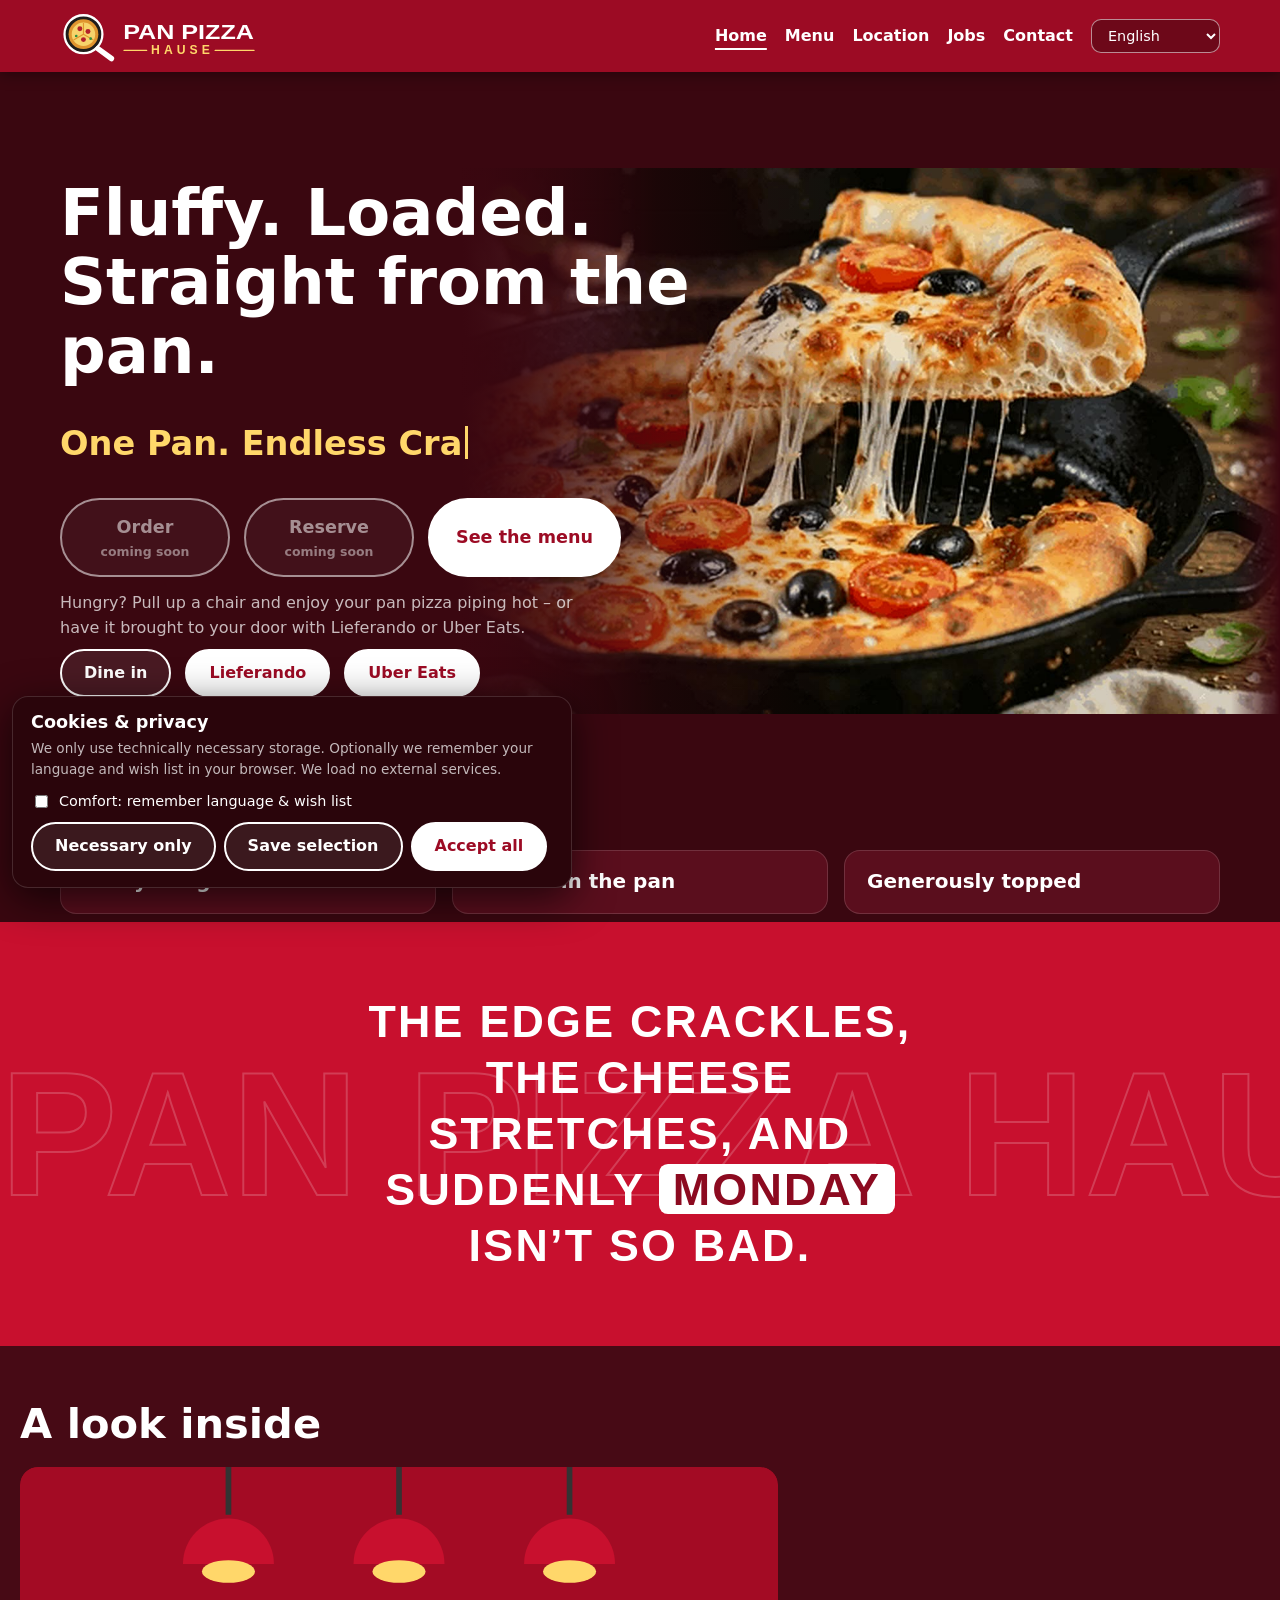
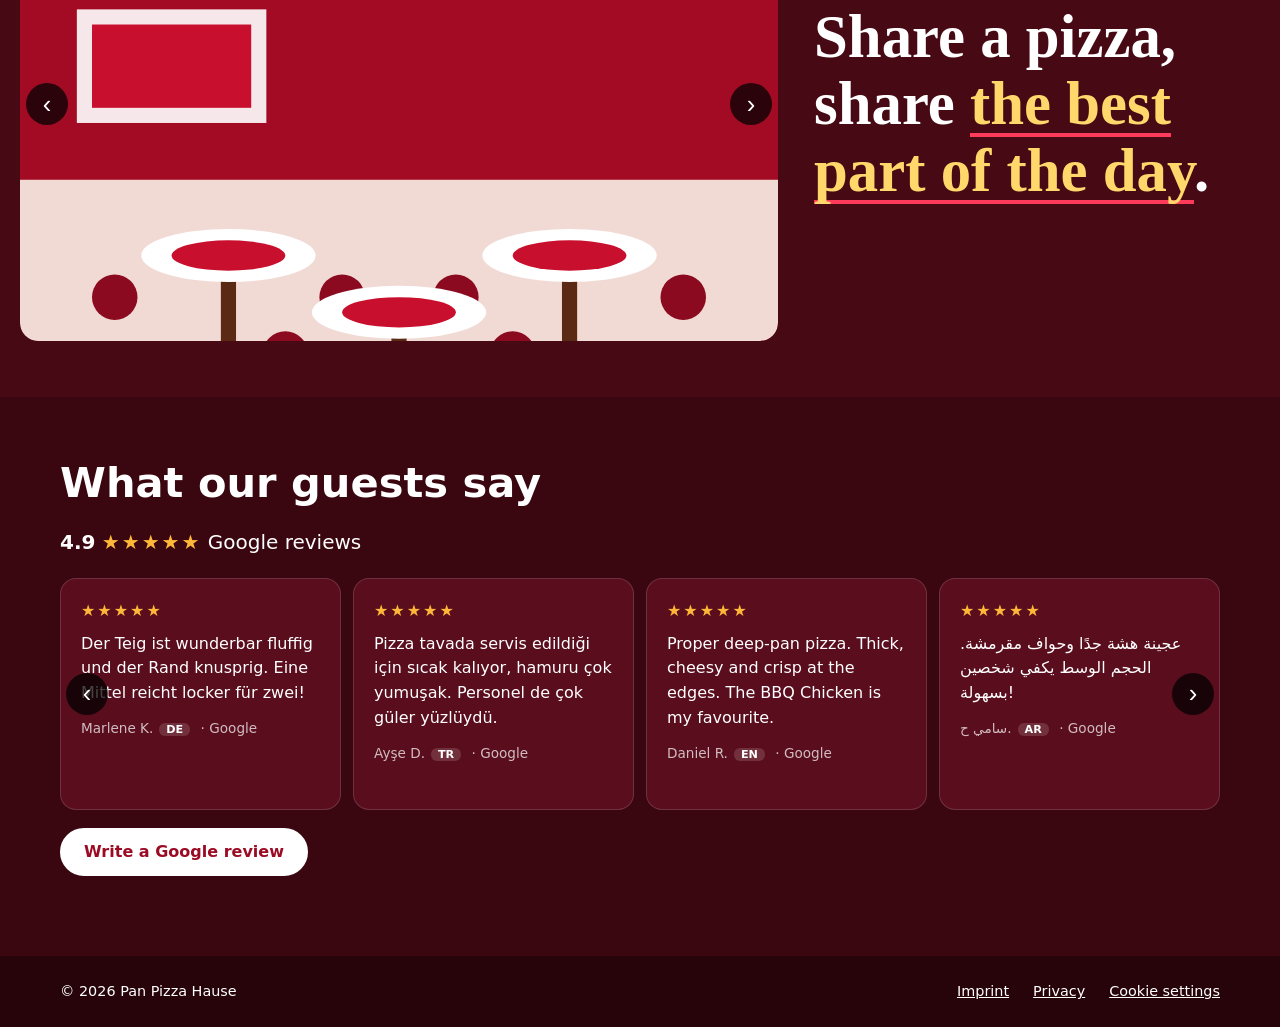
==== commit e2d9ae25: "Add files via upload" ====
--- a/index.html
+++ b/index.html
@@ -7,7 +7,7 @@
 <meta name="description" content="Pfannenpizza – fluffig, dick belegt, knusprig am Rand.">
 <link rel="icon" href="data:image/svg+xml,%3Csvg xmlns=%22http://www.w3.org/2000/svg%22 viewBox=%220 0 124 124%22%3E%3Ccircle cx=%2262%22 cy=%2262%22 r=%2260%22 fill=%22%23c8102e%22/%3E%3Cg transform=%22translate(8 2) scale(.82)%22%3E%3Ccircle cx=%2252%22 cy=%2258%22 r=%2242%22 fill=%22%231f1d1b%22 stroke=%22%23fff%22 stroke-width=%225%22/%3E%3Cline x1=%2284%22 y1=%2290%22 x2=%22114%22 y2=%22112%22 stroke=%22%23fff%22 stroke-width=%2212%22 stroke-linecap=%22round%22/%3E%3Ccircle cx=%2252%22 cy=%2258%22 r=%2233%22 fill=%22%23e0952f%22/%3E%3Ccircle cx=%2252%22 cy=%2258%22 r=%2226%22 fill=%22%23f7d36b%22/%3E%3Cpath d=%22M52 58 L52 33 M52 58 L74 71 M52 58 L30 71%22 stroke=%22%23e0952f%22 stroke-width=%222.5%22/%3E%3Ccircle cx=%2244%22 cy=%2246%22 r=%225.5%22 fill=%22%23b3202a%22/%3E%3Ccircle cx=%2262%22 cy=%2252%22 r=%225.5%22 fill=%22%23b3202a%22/%3E%3Ccircle cx=%2252%22 cy=%2270%22 r=%225.5%22 fill=%22%23b3202a%22/%3E%3Ccircle cx=%2236%22 cy=%2262%22 r=%223%22 fill=%22%232f8f3f%22/%3E%3Ccircle cx=%2268%22 cy=%2268%22 r=%223%22 fill=%22%232f8f3f%22/%3E%3C/g%3E%3C/svg%3E" type="image/svg+xml">
 <link rel="stylesheet" href="fonts/fonts.css">
-<link rel="stylesheet" href="style.css?v=8">
+<link rel="stylesheet" href="style.css?v=9">
 </head>
 <body>
 <svg width="0" height="0" style="position:absolute" aria-hidden="true" focusable="false"><filter id="heat" x="-5%" y="-20%" width="110%" height="140%"><feTurbulence type="fractalNoise" baseFrequency="0.012 0.08" numOctaves="2" seed="3" result="n"><animate attributeName="baseFrequency" dur="3s" values="0.012 0.08;0.017 0.12;0.012 0.08" repeatCount="indefinite"/></feTurbulence><feDisplacementMap in="SourceGraphic" in2="n" scale="7"/></filter></svg>
@@ -24,7 +24,7 @@
 </header>
 
 <main>
-  <section id="start" class="hero">
+  <section id="start" class="hero" data-page="start">
     <video class="hero-media" autoplay muted loop playsinline preload="auto" poster="images/hero-poster.jpg" aria-hidden="true"><source src="images/hero.mp4" type="video/mp4"></video>
     <div class="hero-shade"></div>
     <div class="hero-text">
@@ -40,15 +40,30 @@
     </div>
   </section>
 
-  <section class="feat">
+  <section class="feat" data-page="start">
     <article class="fcard"><h3 data-i18n="f1"></h3></article>
     <article class="fcard"><h3 data-i18n="f2"></h3></article>
     <article class="fcard"><h3 data-i18n="f3"></h3></article>
   </section>
 
-  <section class="qband q1"><p class="qt" data-quote="0"></p></section>
+  <section class="qband q4" data-page="start"><p class="qt" data-quote="0"></p></section>
 
-  <section id="speisekarte" class="menu">
+  <section id="galerie" class="qband q3 insight" data-page="start">
+    <h2 data-i18n="gal_h"></h2>
+    <div class="insight-grid">
+      <div class="car slider"><button class="car-btn prev" aria-label="Previous">‹</button><button class="car-btn next" aria-label="Next">›</button><div id="slides" class="track slides"></div></div>
+      <p class="qt" data-quote="2"></p>
+    </div>
+  </section>
+
+  <section id="bewertungen" class="revs" data-page="start">
+    <h2 data-i18n="rev_h"></h2>
+    <p class="rating"><strong id="avg"></strong> <span class="stars">★★★★★</span> <span data-i18n="rev_sub"></span></p>
+    <div class="car"><button class="car-btn prev" aria-label="Previous">‹</button><button class="car-btn next" aria-label="Next">›</button><div id="rev-list" class="rev-list track"></div></div>
+    <p class="rv-cta"><button id="rv-open" class="btn solid dl" data-i18n="rv_btn"></button></p>
+  </section>
+
+  <section id="speisekarte" class="menu" data-page="speisekarte">
     <h2 data-i18n="menu_h"></h2>
     <div class="chips" id="chips" role="group"></div>
     <div class="menu-grid">
@@ -58,36 +73,23 @@
     <p class="note" id="menu-notes"></p>
   </section>
 
-  <section class="qband q2"><p class="qt" data-quote="1"></p></section>
+  <section class="qband q2" data-page="speisekarte"><p class="qt" data-quote="1"></p></section>
 
-  <section id="galerie" class="gal">
-    <h2 data-i18n="gal_h"></h2>
-    <div class="car"><button class="car-btn prev" aria-label="Previous">‹</button><button class="car-btn next" aria-label="Next">›</button><div class="gallery track">\1\n    </div></div>\n  </section>
+  <section class="qband q5" data-page="standorte"><p class="qt" data-quote="4"></p></section>
 
-  <section class="qband q3 frame"><figure class="polaroid"><img src="images/photos/restaurant-2.jpg" onerror="this.onerror=null;this.src='images/restaurant-2.svg'" alt=""><figcaption>Pan Pizza Hause</figcaption></figure><p class="qt" data-quote="2"></p></section>
-
-  <section id="bewertungen" class="revs">
-    <h2 data-i18n="rev_h"></h2>
-    <p class="rating"><strong id="avg"></strong> <span class="stars">★★★★★</span> <span data-i18n="rev_sub"></span></p>
-    <div class="car"><button class="car-btn prev" aria-label="Previous">‹</button><button class="car-btn next" aria-label="Next">›</button><div id="rev-list" class="rev-list track"></div></div>
-    <p class="rv-cta"><button id="rv-open" class="btn solid dl" data-i18n="rv_btn"></button></p>
-  </section>
-
-  <section class="qband q5"><p class="qt" data-quote="4"></p></section>
-
-  <section id="standorte" class="locs">
+  <section id="standorte" class="locs" data-page="standorte">
     <h2 data-i18n="loc_h"></h2>
     <div id="loc-list" class="loc-list"></div>
   </section>
 
-  <section class="qband q4"><p class="qt" data-quote="3"></p></section>
+  <section class="qband q1" data-page="jobs"><p class="qt" data-quote="3"></p></section>
 
-  <section id="jobs" class="plain">
+  <section id="jobs" class="plain" data-page="jobs">
     <h2 data-i18n="jobs_h"></h2>
     <p data-i18n="jobs_p"></p>
   </section>
 
-  <section id="kontakt" class="plain">
+  <section id="kontakt" class="plain" data-page="kontakt">
     <h2 data-i18n="contact_h"></h2>
     <p data-i18n="contact_p"></p>
     <p><a href="mailto:info@example.com">info@example.com</a></p>
@@ -110,6 +112,6 @@
   <p class="wish-hint" data-i18n="wish_hint"></p>
   <button id="wish-clear" class="btn-small" data-i18n="clear"></button>
 </aside>
-<script src="app.js?v=8"></script>
+<script src="app.js?v=9"></script>
 </body>
 </html>
--- a/style.css
+++ b/style.css
@@ -1,6 +1,6 @@
 :root{--bg:#3a0710;--bg2:#470a15;--card:#5a0e1d;--red:#e5173a;--hot:#c8102e;--line:#ffffff24;--muted:#ffffffb8}
 *{box-sizing:border-box}
-html{scroll-behavior:smooth;scroll-padding-top:84px}
+html{scroll-behavior:auto}
 body{margin:0;font-family:"Bricolage Grotesque","Noto Sans Arabic",system-ui,sans-serif;color:#fff;background:var(--bg);line-height:1.55}
 a{color:inherit}
 :focus-visible{outline:3px solid #fff;outline-offset:2px}
@@ -303,12 +303,44 @@
   .qband{padding:44px 16px}
   .q2 .qt{padding:24px 22px}.q5 .qt{padding:20px 22px}
   .q3.frame{grid-template-columns:1fr;gap:22px}.polaroid{max-width:230px;margin:0 auto}
-  .track{display:flex!important;overflow-x:auto;scroll-snap-type:x mandatory;gap:12px;scrollbar-width:none;padding-bottom:4px}
-  .track::-webkit-scrollbar{display:none}
-  .track>*{flex:0 0 86%;scroll-snap-align:center}
-  .gallery.track img{aspect-ratio:16/10}
-  .car-btn{display:grid;place-items:center;position:absolute;top:calc(50% - 20px);z-index:2;width:38px;height:38px;border-radius:99px;border:0;background:#000a;color:#fff;font-size:1.5rem;cursor:pointer}
-  .car-btn.prev{inset-inline-start:2px}.car-btn.next{inset-inline-end:2px}
 }
 
 .legal{max-width:760px;margin:0 auto;padding:32px 20px 60px}.legal h2{font-size:1.2rem;margin-top:1.6em;color:#fff}.legal p{color:var(--muted)}.legal a{color:#ffd76a}
+
+/* ---- v9 ---- */
+[hidden]{display:none!important}
+html{scroll-behavior:auto!important}
+.top nav a[aria-current]{text-decoration:underline;text-underline-offset:7px;text-decoration-thickness:2px}
+.btn:disabled{opacity:.55}
+/* hero video: whole frame visible, right side, fading into the dark red */
+.hero-media{inset:auto 0 0 auto;top:0;right:0;left:auto;width:64%;height:100%;object-fit:contain;object-position:right center;-webkit-mask-image:linear-gradient(90deg,transparent 0,#000 24%,#000 94%,transparent 100%);mask-image:linear-gradient(90deg,transparent 0,#000 24%,#000 94%,transparent 100%)}
+html[dir="rtl"] .hero-media{right:auto;left:0;object-position:left center;transform:scaleX(-1)}
+.hero-shade{background:linear-gradient(90deg,#3a0710 0%,#3a0710d9 36%,#3a071000 66%)}
+html[dir="rtl"] .hero-shade{transform:scaleX(-1)}
+/* carousels: any number of items, buttons always, spring back at the end */
+.track{scrollbar-width:none}.track::-webkit-scrollbar{display:none}
+.track>*{scroll-snap-align:start}
+.car-btn{display:grid;place-items:center;position:absolute;top:calc(50% - 21px);z-index:2;width:42px;height:42px;border-radius:99px;border:0;background:#000b;color:#fff;font-size:1.6rem;cursor:pointer}
+.car-btn.prev{inset-inline-start:6px}.car-btn.next{inset-inline-end:6px}
+.car.noscroll .car-btn{display:none}
+.rev-list{--cols:1;--rows:1}
+@media(min-width:761px){.rev-list{--cols:2}}
+@media(min-width:1101px){.rev-list{--cols:4}}
+@media(min-width:1501px){.rev-list{--rows:2}}
+.rev-list.track{display:grid;grid-auto-flow:column;grid-template-rows:repeat(var(--rows),auto);grid-auto-columns:calc((100% - (var(--cols) - 1) * 12px) / var(--cols));gap:12px;overflow-x:auto;scroll-snap-type:x proximity;grid-template-columns:none}
+.slides.track{display:grid;grid-auto-flow:column;grid-auto-columns:100%;gap:12px;overflow-x:auto;scroll-snap-type:x mandatory;border-radius:18px}
+.slides img{width:100%;aspect-ratio:16/10;object-fit:cover;display:block;border-radius:18px;max-height:78vh;scroll-snap-align:center}
+@keyframes springBack{0%{transform:translateX(44px)}38%{transform:translateX(-14px)}68%{transform:translateX(6px)}100%{transform:none}}
+.track.spring{animation:springBack .65s ease-out}
+/* Einblicke: one big photo with the quote beside it */
+.insight{text-align:start;padding:56px max(20px,calc((100% - 1240px)/2))}
+.insight h2{text-align:start}
+.insight-grid{display:grid;grid-template-columns:minmax(0,1.7fr) minmax(0,1fr);gap:36px;align-items:center}
+.insight .qt{margin:0;max-width:none;text-align:start}
+.slider{position:relative}
+@media(max-width:900px){.insight-grid{grid-template-columns:1fr;gap:20px}}
+@media(max-width:760px){
+  .hero-media{width:100%;object-fit:cover;object-position:56% 30%;-webkit-mask-image:none;mask-image:none}
+  .hero-shade{background:linear-gradient(180deg,#3a071055,#3a0710d9 48%,#3a0710f5)}
+  .insight{padding:34px 14px}
+}
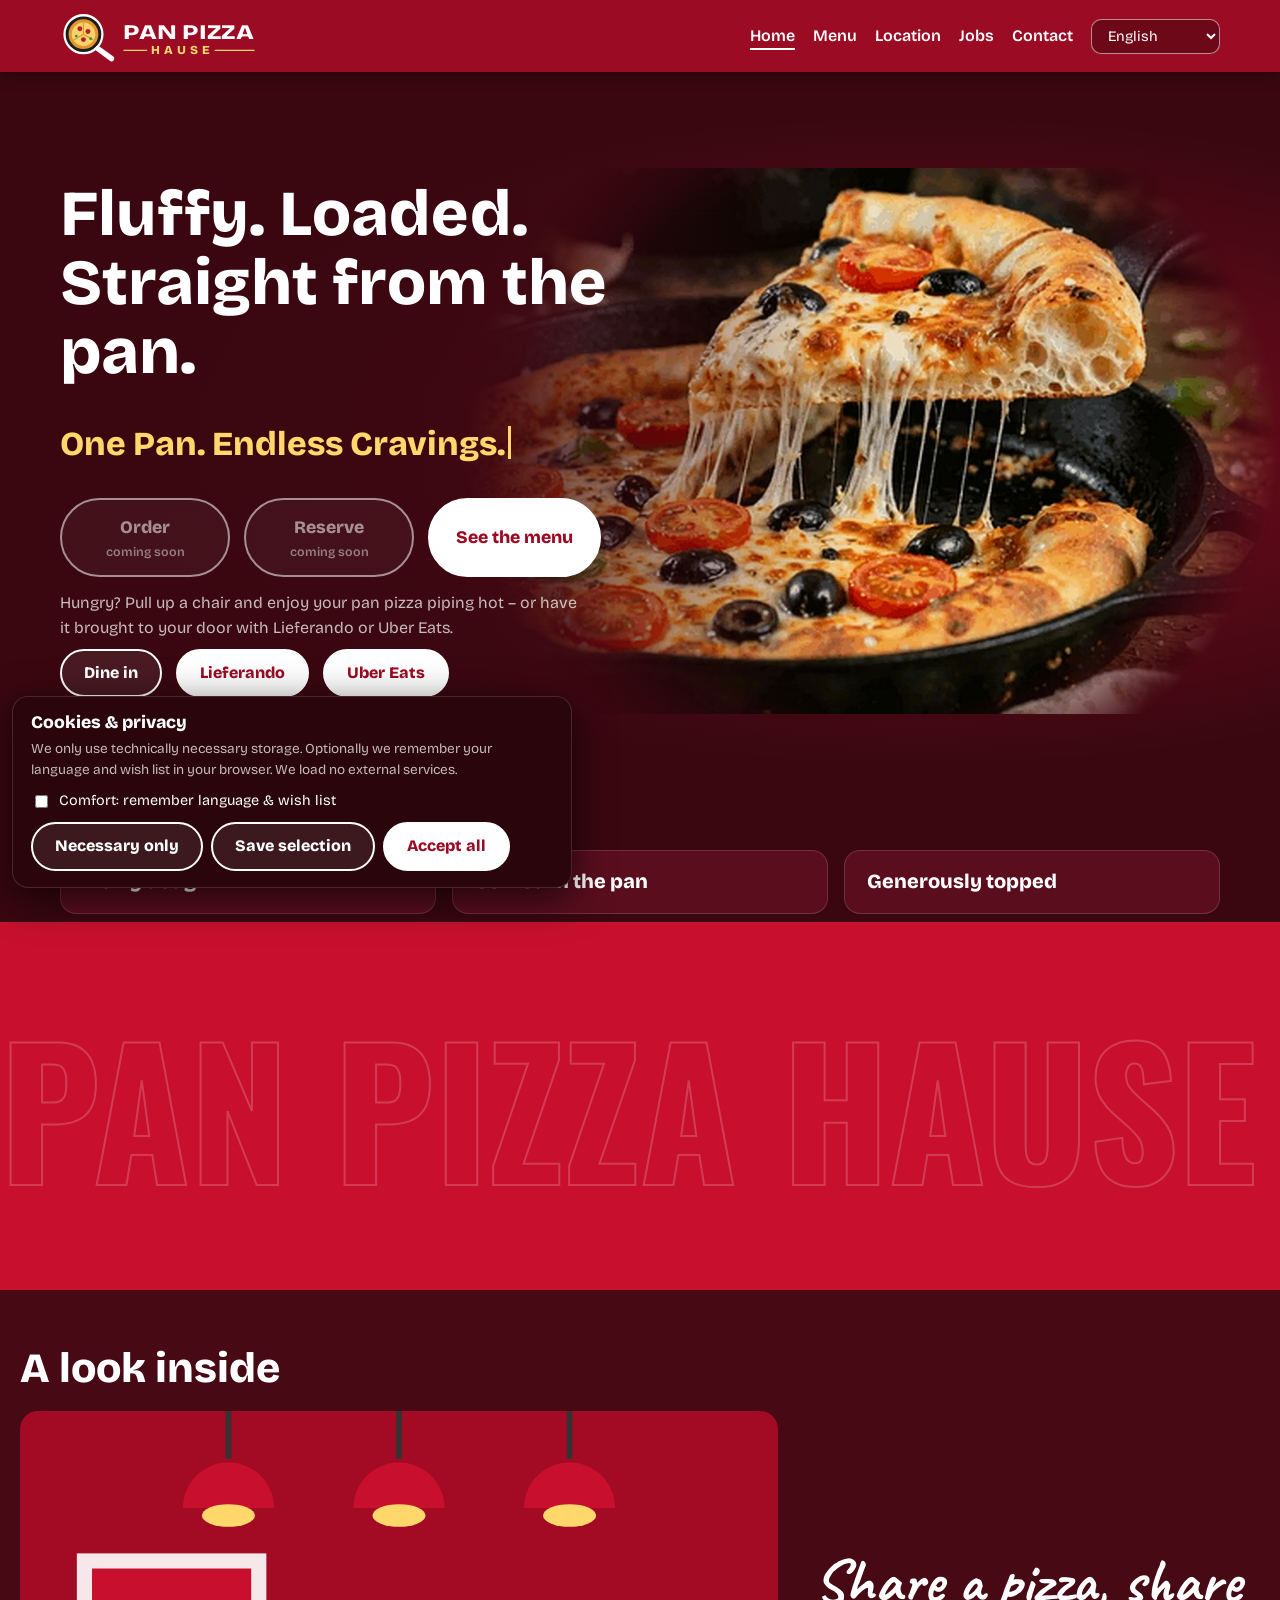
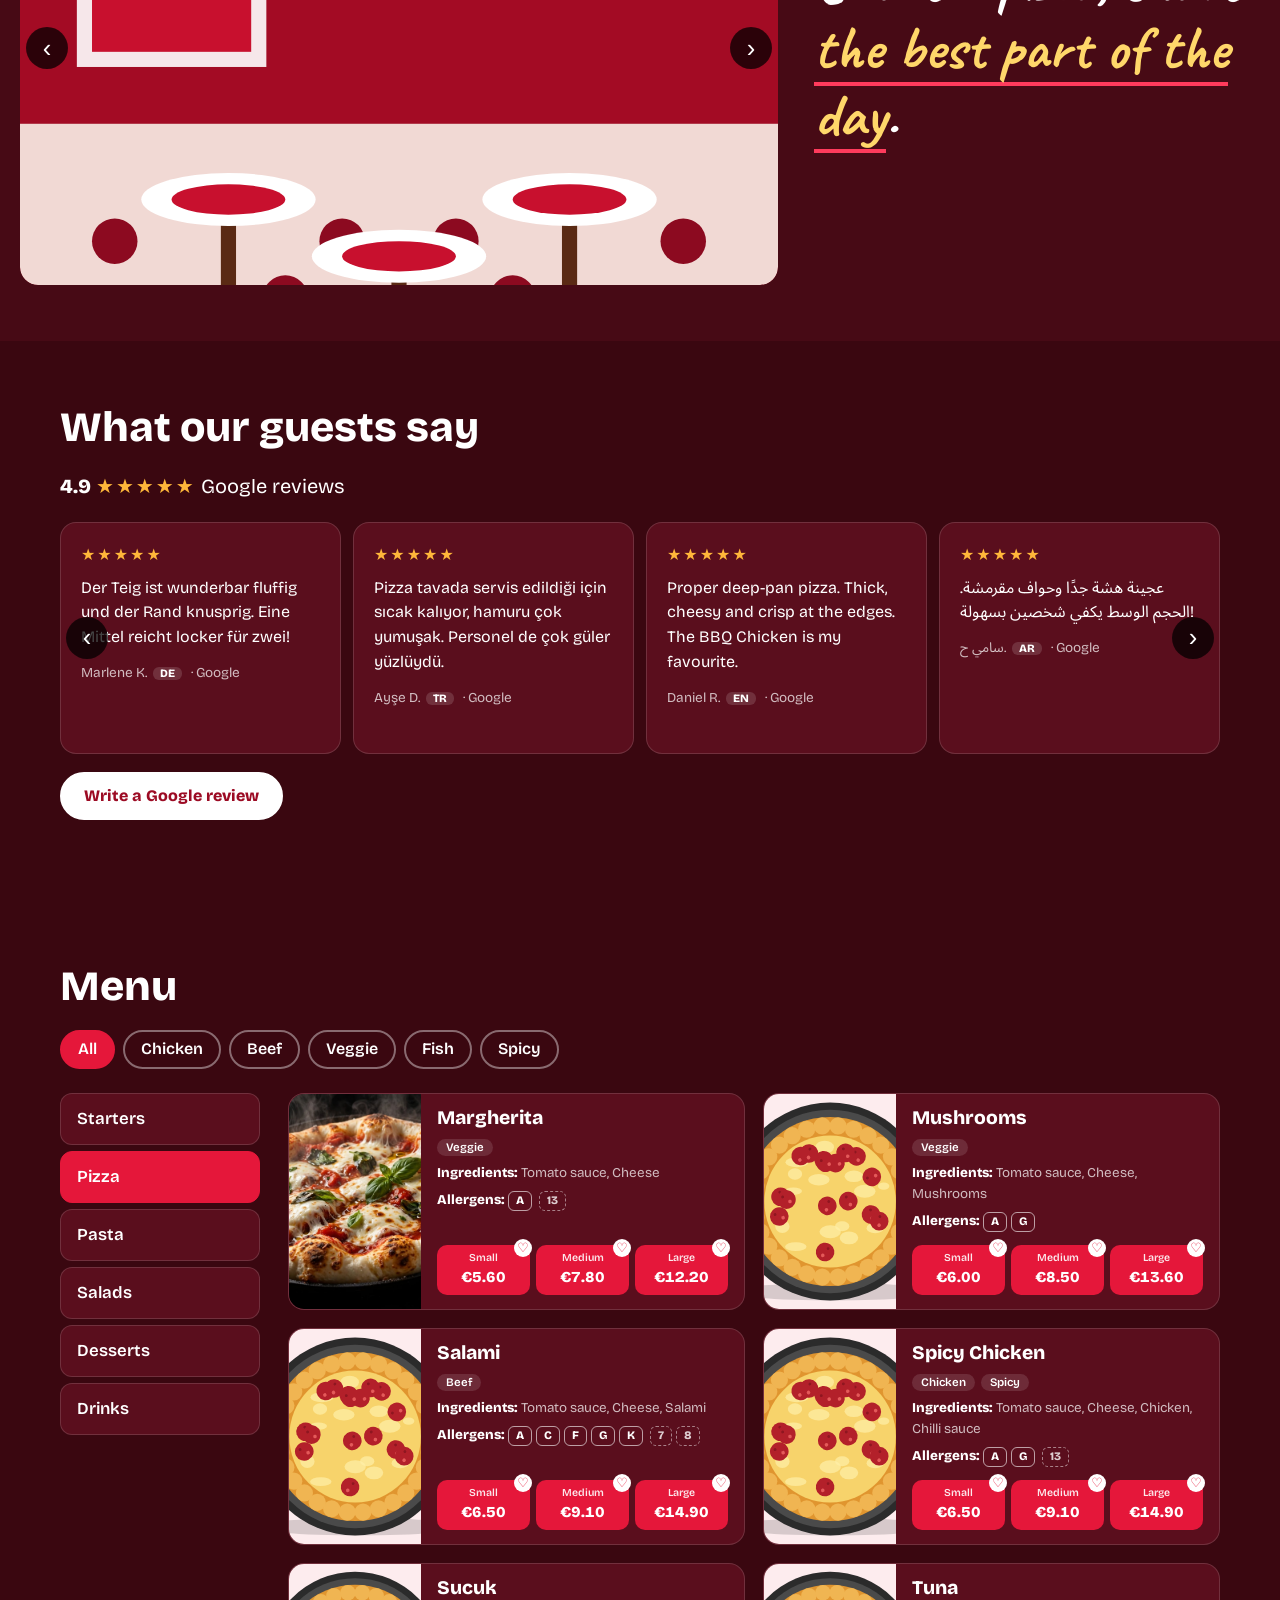
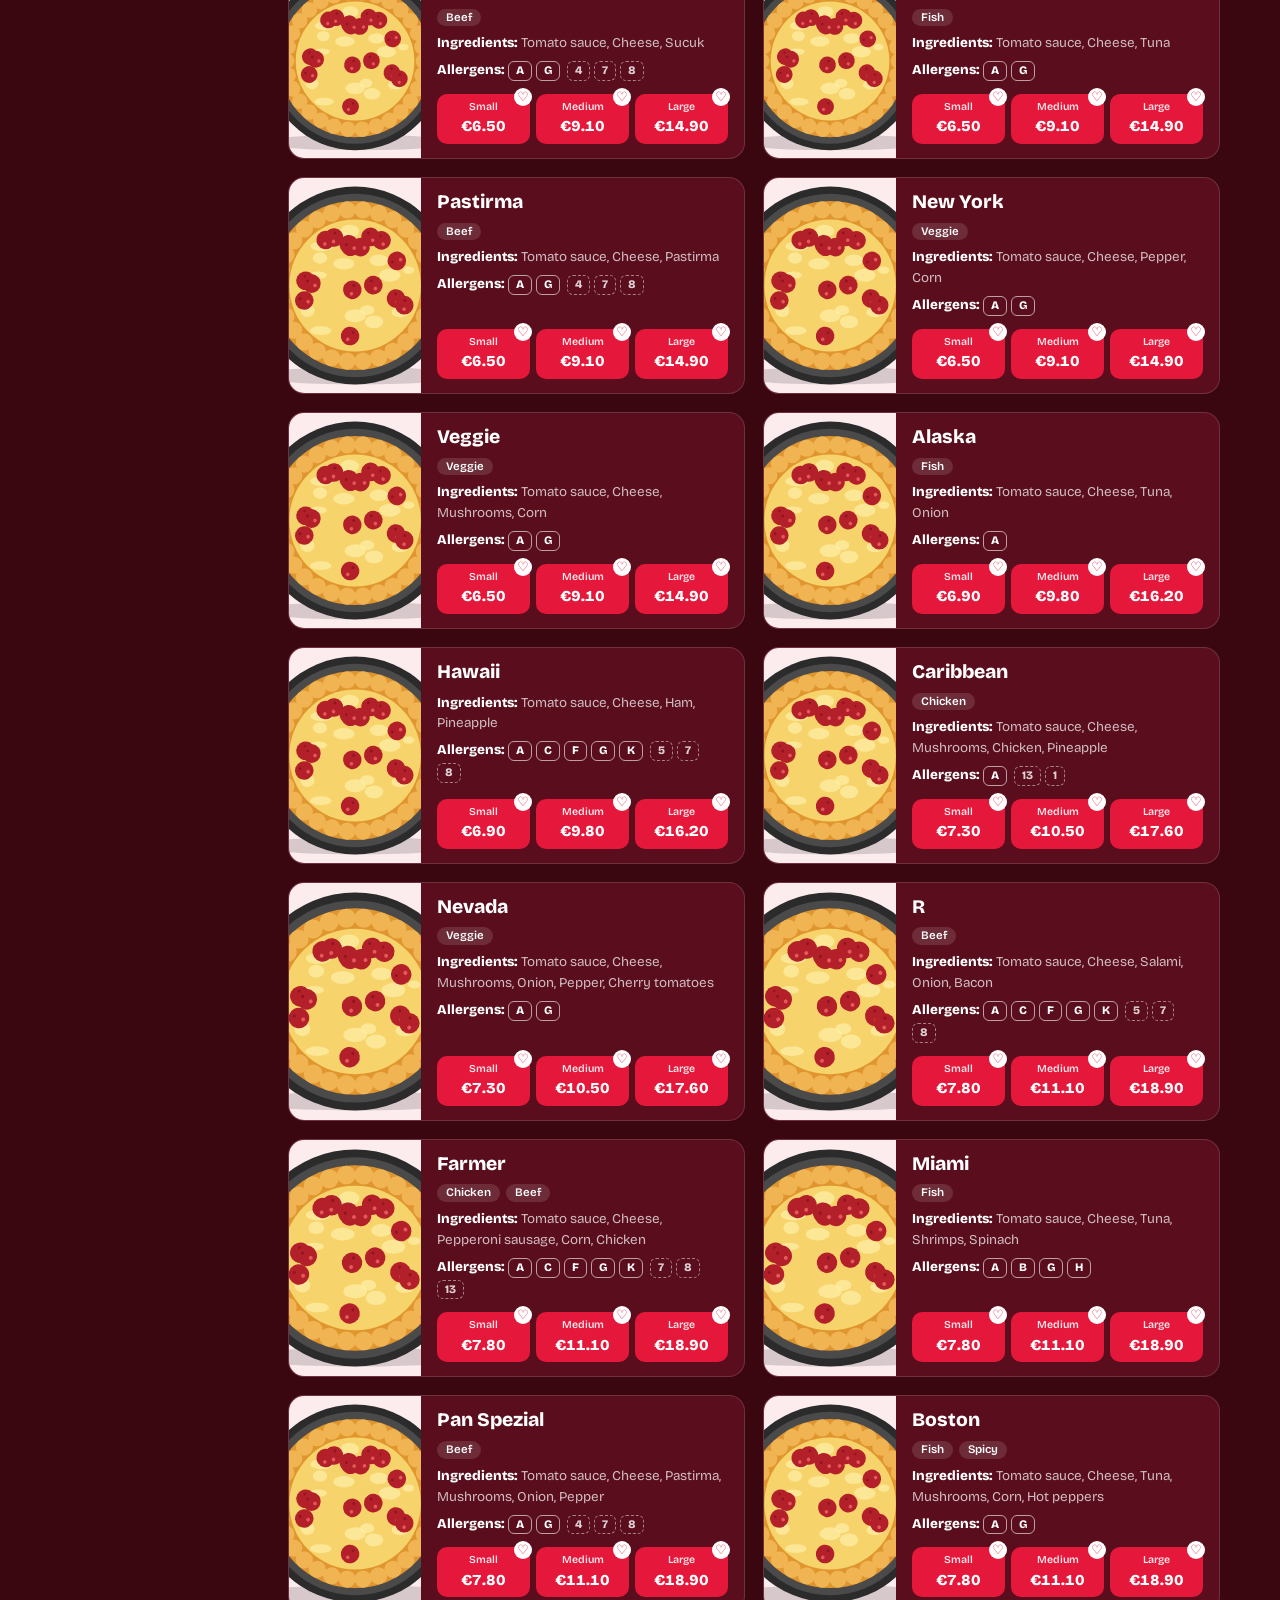
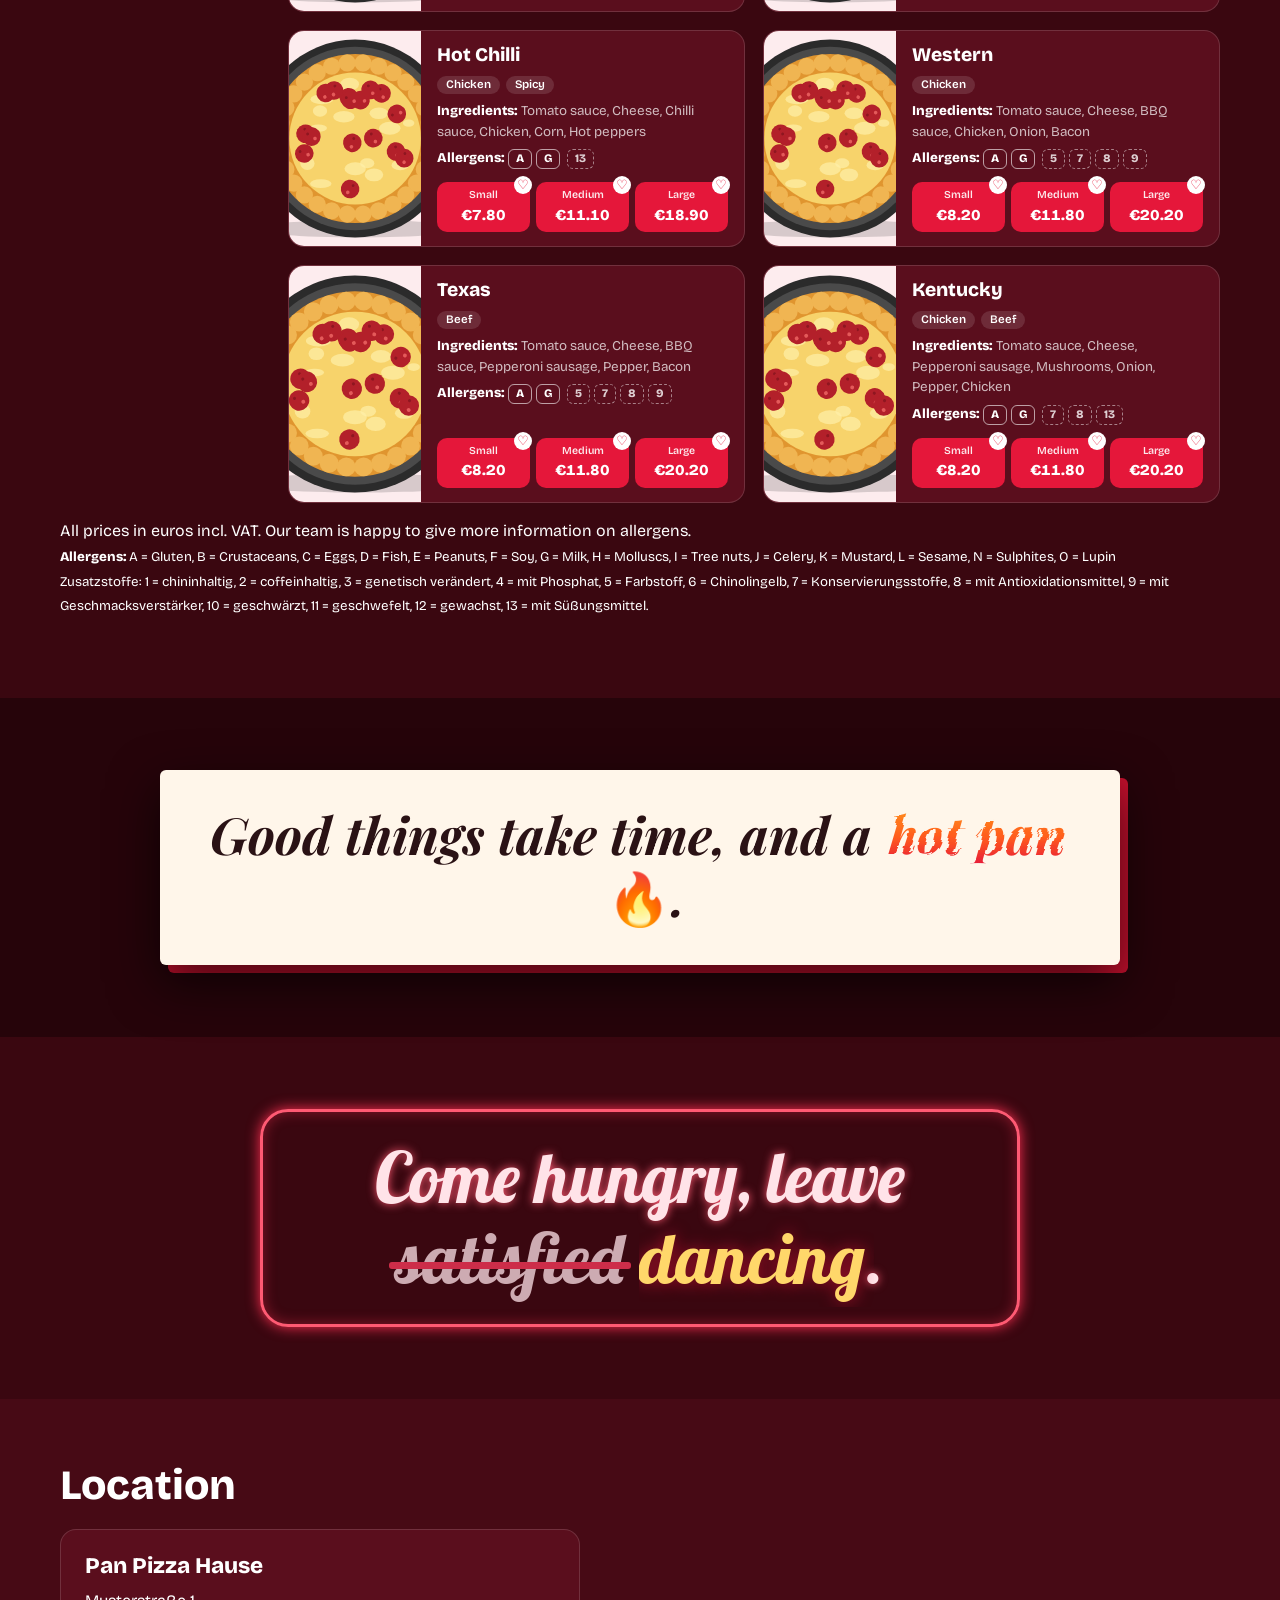
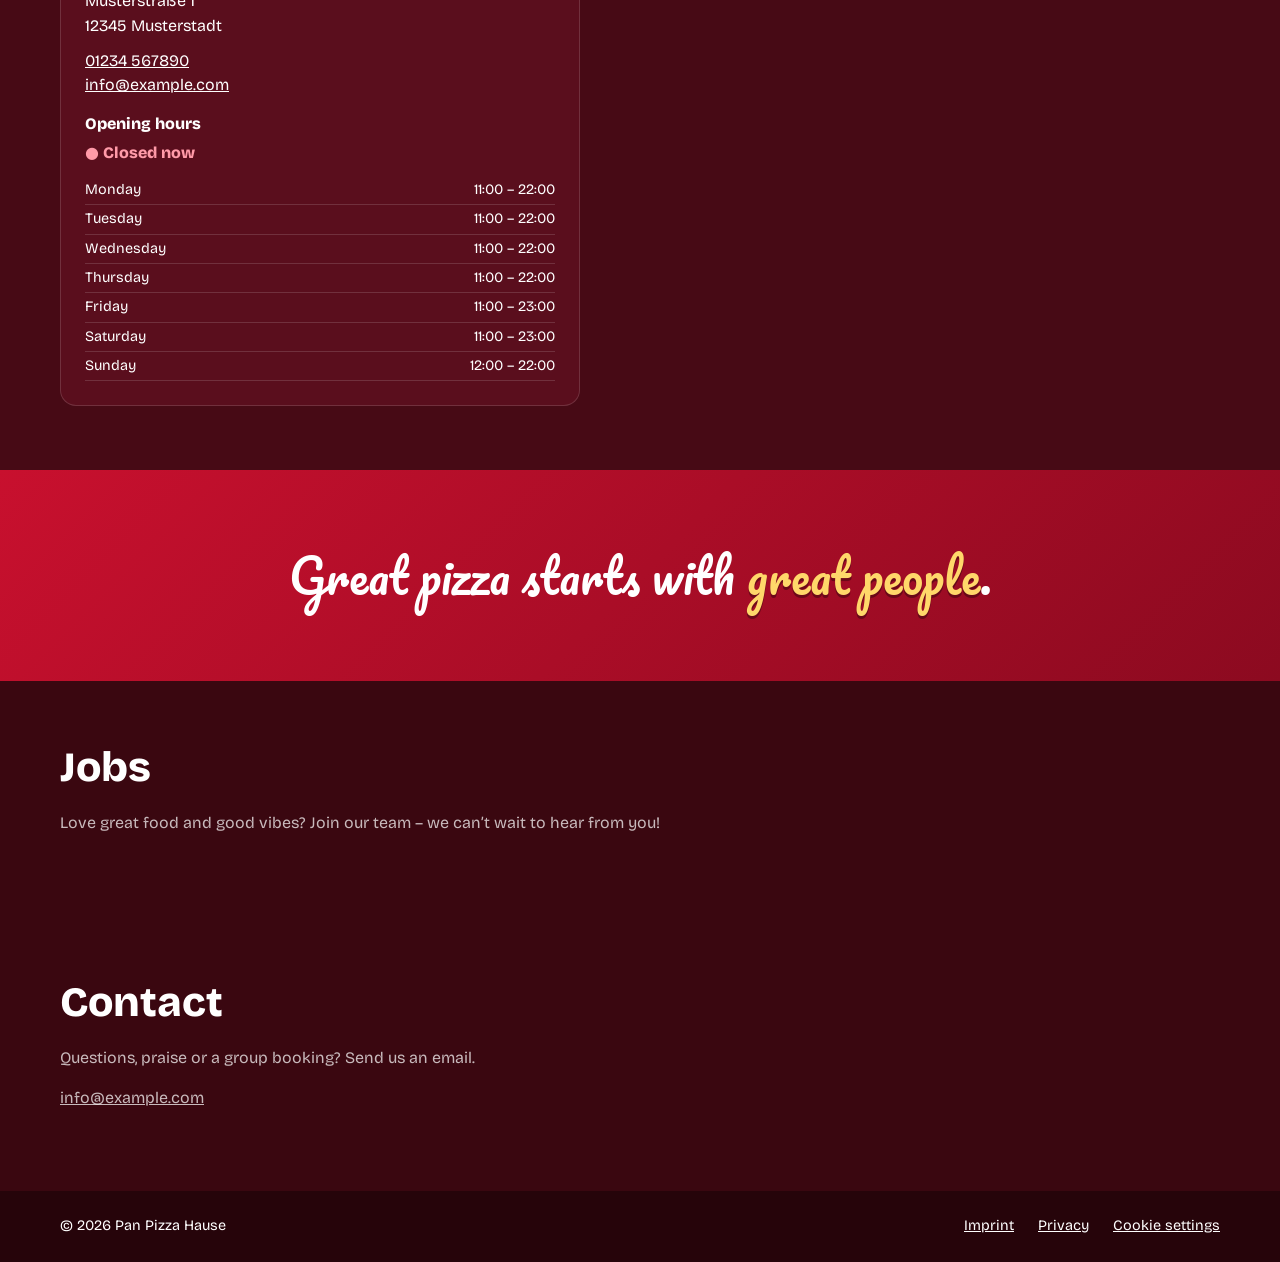
==== commit 82088c6f: "Add files via upload" ====
--- a/index.html
+++ b/index.html
@@ -7,7 +7,7 @@
 <meta name="description" content="Pfannenpizza – fluffig, dick belegt, knusprig am Rand.">
 <link rel="icon" href="data:image/svg+xml,%3Csvg xmlns=%22http://www.w3.org/2000/svg%22 viewBox=%220 0 124 124%22%3E%3Ccircle cx=%2262%22 cy=%2262%22 r=%2260%22 fill=%22%23c8102e%22/%3E%3Cg transform=%22translate(8 2) scale(.82)%22%3E%3Ccircle cx=%2252%22 cy=%2258%22 r=%2242%22 fill=%22%231f1d1b%22 stroke=%22%23fff%22 stroke-width=%225%22/%3E%3Cline x1=%2284%22 y1=%2290%22 x2=%22114%22 y2=%22112%22 stroke=%22%23fff%22 stroke-width=%2212%22 stroke-linecap=%22round%22/%3E%3Ccircle cx=%2252%22 cy=%2258%22 r=%2233%22 fill=%22%23e0952f%22/%3E%3Ccircle cx=%2252%22 cy=%2258%22 r=%2226%22 fill=%22%23f7d36b%22/%3E%3Cpath d=%22M52 58 L52 33 M52 58 L74 71 M52 58 L30 71%22 stroke=%22%23e0952f%22 stroke-width=%222.5%22/%3E%3Ccircle cx=%2244%22 cy=%2246%22 r=%225.5%22 fill=%22%23b3202a%22/%3E%3Ccircle cx=%2262%22 cy=%2252%22 r=%225.5%22 fill=%22%23b3202a%22/%3E%3Ccircle cx=%2252%22 cy=%2270%22 r=%225.5%22 fill=%22%23b3202a%22/%3E%3Ccircle cx=%2236%22 cy=%2262%22 r=%223%22 fill=%22%232f8f3f%22/%3E%3Ccircle cx=%2268%22 cy=%2268%22 r=%223%22 fill=%22%232f8f3f%22/%3E%3C/g%3E%3C/svg%3E" type="image/svg+xml">
 <link rel="stylesheet" href="fonts/fonts.css">
-<link rel="stylesheet" href="style.css?v=9">
+<link rel="stylesheet" href="style.css?v=10">
 </head>
 <body>
 <svg width="0" height="0" style="position:absolute" aria-hidden="true" focusable="false"><filter id="heat" x="-5%" y="-20%" width="110%" height="140%"><feTurbulence type="fractalNoise" baseFrequency="0.012 0.08" numOctaves="2" seed="3" result="n"><animate attributeName="baseFrequency" dur="3s" values="0.012 0.08;0.017 0.12;0.012 0.08" repeatCount="indefinite"/></feTurbulence><feDisplacementMap in="SourceGraphic" in2="n" scale="7"/></filter></svg>
@@ -112,6 +112,6 @@
   <p class="wish-hint" data-i18n="wish_hint"></p>
   <button id="wish-clear" class="btn-small" data-i18n="clear"></button>
 </aside>
-<script src="app.js?v=9"></script>
+<script src="app.js?v=10"></script>
 </body>
 </html>
--- a/fonts/fonts.css
+++ b/fonts/fonts.css
@@ -1,9 +1,81 @@
+@font-face {
+  font-family: 'Bricolage Grotesque';
+  font-style: normal;
+  font-display: swap;
+  font-weight: 400;
+  src:url(bricolage-grotesque-latin-ext-400-normal.woff2) format('woff2');
+  unicode-range: U+0100-02BA,U+02BD-02C5,U+02C7-02CC,U+02CE-02D7,U+02DD-02FF,U+0304,U+0308,U+0329,U+1D00-1DBF,U+1E00-1E9F,U+1EF2-1EFF,U+2020,U+20A0-20AB,U+20AD-20C0,U+2113,U+2C60-2C7F,U+A720-A7FF;
+}
+@font-face {
+  font-family: 'Bricolage Grotesque';
+  font-style: normal;
+  font-display: swap;
+  font-weight: 400;
+  src:url(bricolage-grotesque-latin-400-normal.woff2) format('woff2');
+  unicode-range: U+0000-00FF,U+0131,U+0152-0153,U+02BB-02BC,U+02C6,U+02DA,U+02DC,U+0304,U+0308,U+0329,U+2000-206F,U+20AC,U+2122,U+2191,U+2193,U+2212,U+2215,U+FEFF,U+FFFD;
+}
+@font-face {
+  font-family: 'Bricolage Grotesque';
+  font-style: normal;
+  font-display: swap;
+  font-weight: 600;
+  src:url(bricolage-grotesque-latin-ext-600-normal.woff2) format('woff2');
+  unicode-range: U+0100-02BA,U+02BD-02C5,U+02C7-02CC,U+02CE-02D7,U+02DD-02FF,U+0304,U+0308,U+0329,U+1D00-1DBF,U+1E00-1E9F,U+1EF2-1EFF,U+2020,U+20A0-20AB,U+20AD-20C0,U+2113,U+2C60-2C7F,U+A720-A7FF;
+}
+@font-face {
+  font-family: 'Bricolage Grotesque';
+  font-style: normal;
+  font-display: swap;
+  font-weight: 600;
+  src:url(bricolage-grotesque-latin-600-normal.woff2) format('woff2');
+  unicode-range: U+0000-00FF,U+0131,U+0152-0153,U+02BB-02BC,U+02C6,U+02DA,U+02DC,U+0304,U+0308,U+0329,U+2000-206F,U+20AC,U+2122,U+2191,U+2193,U+2212,U+2215,U+FEFF,U+FFFD;
+}
+@font-face {
+  font-family: 'Bricolage Grotesque';
+  font-style: normal;
+  font-display: swap;
+  font-weight: 800;
+  src:url(bricolage-grotesque-latin-ext-800-normal.woff2) format('woff2');
+  unicode-range: U+0100-02BA,U+02BD-02C5,U+02C7-02CC,U+02CE-02D7,U+02DD-02FF,U+0304,U+0308,U+0329,U+1D00-1DBF,U+1E00-1E9F,U+1EF2-1EFF,U+2020,U+20A0-20AB,U+20AD-20C0,U+2113,U+2C60-2C7F,U+A720-A7FF;
+}
+@font-face {
+  font-family: 'Bricolage Grotesque';
+  font-style: normal;
+  font-display: swap;
+  font-weight: 800;
+  src:url(bricolage-grotesque-latin-800-normal.woff2) format('woff2');
+  unicode-range: U+0000-00FF,U+0131,U+0152-0153,U+02BB-02BC,U+02C6,U+02DA,U+02DC,U+0304,U+0308,U+0329,U+2000-206F,U+20AC,U+2122,U+2191,U+2193,U+2212,U+2215,U+FEFF,U+FFFD;
+}
+@font-face {
+  font-family: 'Playfair Display';
+  font-style: italic;
+  font-display: swap;
+  font-weight: 700;
+  src:url(playfair-display-cyrillic-700-italic.woff2) format('woff2');
+  unicode-range: U+0301,U+0400-045F,U+0490-0491,U+04B0-04B1,U+2116;
+}
+@font-face {
+  font-family: 'Playfair Display';
+  font-style: italic;
+  font-display: swap;
+  font-weight: 700;
+  src:url(playfair-display-latin-ext-700-italic.woff2) format('woff2');
+  unicode-range: U+0100-02BA,U+02BD-02C5,U+02C7-02CC,U+02CE-02D7,U+02DD-02FF,U+0304,U+0308,U+0329,U+1D00-1DBF,U+1E00-1E9F,U+1EF2-1EFF,U+2020,U+20A0-20AB,U+20AD-20C0,U+2113,U+2C60-2C7F,U+A720-A7FF;
+}
+@font-face {
+  font-family: 'Playfair Display';
+  font-style: italic;
+  font-display: swap;
+  font-weight: 700;
+  src:url(playfair-display-latin-700-italic.woff2) format('woff2');
+  unicode-range: U+0000-00FF,U+0131,U+0152-0153,U+02BB-02BC,U+02C6,U+02DA,U+02DC,U+0304,U+0308,U+0329,U+2000-206F,U+20AC,U+2122,U+2191,U+2193,U+2212,U+2215,U+FEFF,U+FFFD;
+}
 @font-face {
   font-family: 'Pacifico';
   font-style: normal;
   font-display: swap;
   font-weight: 400;
-  src:url(fonts/pacifico-cyrillic-400-normal.woff2) format('woff2');
+  src:url(pacifico-cyrillic-400-normal.woff2) format('woff2');
   unicode-range: U+0301,U+0400-045F,U+0490-0491,U+04B0-04B1,U+2116;
 }
 @font-face {
@@ -11,7 +83,7 @@
   font-style: normal;
   font-display: swap;
   font-weight: 400;
-  src:url(fonts/pacifico-latin-ext-400-normal.woff2) format('woff2');
+  src:url(pacifico-latin-ext-400-normal.woff2) format('woff2');
   unicode-range: U+0100-02BA,U+02BD-02C5,U+02C7-02CC,U+02CE-02D7,U+02DD-02FF,U+0304,U+0308,U+0329,U+1D00-1DBF,U+1E00-1E9F,U+1EF2-1EFF,U+2020,U+20A0-20AB,U+20AD-20C0,U+2113,U+2C60-2C7F,U+A720-A7FF;
 }
 @font-face {
@@ -19,7 +91,7 @@
   font-style: normal;
   font-display: swap;
   font-weight: 400;
-  src:url(fonts/pacifico-latin-400-normal.woff2) format('woff2');
+  src:url(pacifico-latin-400-normal.woff2) format('woff2');
   unicode-range: U+0000-00FF,U+0131,U+0152-0153,U+02BB-02BC,U+02C6,U+02DA,U+02DC,U+0304,U+0308,U+0329,U+2000-206F,U+20AC,U+2122,U+2191,U+2193,U+2212,U+2215,U+FEFF,U+FFFD;
 }
 @font-face {
@@ -27,7 +99,7 @@
   font-style: normal;
   font-display: swap;
   font-weight: 700;
-  src:url(fonts/caveat-cyrillic-700-normal.woff2) format('woff2');
+  src:url(caveat-cyrillic-700-normal.woff2) format('woff2');
   unicode-range: U+0301,U+0400-045F,U+0490-0491,U+04B0-04B1,U+2116;
 }
 @font-face {
@@ -35,7 +107,7 @@
   font-style: normal;
   font-display: swap;
   font-weight: 700;
-  src:url(fonts/caveat-latin-ext-700-normal.woff2) format('woff2');
+  src:url(caveat-latin-ext-700-normal.woff2) format('woff2');
   unicode-range: U+0100-02BA,U+02BD-02C5,U+02C7-02CC,U+02CE-02D7,U+02DD-02FF,U+0304,U+0308,U+0329,U+1D00-1DBF,U+1E00-1E9F,U+1EF2-1EFF,U+2020,U+20A0-20AB,U+20AD-20C0,U+2113,U+2C60-2C7F,U+A720-A7FF;
 }
 @font-face {
@@ -43,7 +115,7 @@
   font-style: normal;
   font-display: swap;
   font-weight: 700;
-  src:url(fonts/caveat-latin-700-normal.woff2) format('woff2');
+  src:url(caveat-latin-700-normal.woff2) format('woff2');
   unicode-range: U+0000-00FF,U+0131,U+0152-0153,U+02BB-02BC,U+02C6,U+02DA,U+02DC,U+0304,U+0308,U+0329,U+2000-206F,U+20AC,U+2122,U+2191,U+2193,U+2212,U+2215,U+FEFF,U+FFFD;
 }
 @font-face {
@@ -51,7 +123,7 @@
   font-style: normal;
   font-display: swap;
   font-weight: 700;
-  src:url(fonts/oswald-cyrillic-700-normal.woff2) format('woff2');
+  src:url(oswald-cyrillic-700-normal.woff2) format('woff2');
   unicode-range: U+0301,U+0400-045F,U+0490-0491,U+04B0-04B1,U+2116;
 }
 @font-face {
@@ -59,7 +131,7 @@
   font-style: normal;
   font-display: swap;
   font-weight: 700;
-  src:url(fonts/oswald-latin-ext-700-normal.woff2) format('woff2');
+  src:url(oswald-latin-ext-700-normal.woff2) format('woff2');
   unicode-range: U+0100-02BA,U+02BD-02C5,U+02C7-02CC,U+02CE-02D7,U+02DD-02FF,U+0304,U+0308,U+0329,U+1D00-1DBF,U+1E00-1E9F,U+1EF2-1EFF,U+2020,U+20A0-20AB,U+20AD-20C0,U+2113,U+2C60-2C7F,U+A720-A7FF;
 }
 @font-face {
@@ -67,7 +139,7 @@
   font-style: normal;
   font-display: swap;
   font-weight: 700;
-  src:url(fonts/oswald-latin-700-normal.woff2) format('woff2');
+  src:url(oswald-latin-700-normal.woff2) format('woff2');
   unicode-range: U+0000-00FF,U+0131,U+0152-0153,U+02BB-02BC,U+02C6,U+02DA,U+02DC,U+0304,U+0308,U+0329,U+2000-206F,U+20AC,U+2122,U+2191,U+2193,U+2212,U+2215,U+FEFF,U+FFFD;
 }
 @font-face {
@@ -75,7 +147,7 @@
   font-style: normal;
   font-display: swap;
   font-weight: 400;
-  src:url(fonts/lobster-cyrillic-400-normal.woff2) format('woff2');
+  src:url(lobster-cyrillic-400-normal.woff2) format('woff2');
   unicode-range: U+0301,U+0400-045F,U+0490-0491,U+04B0-04B1,U+2116;
 }
 @font-face {
@@ -83,7 +155,7 @@
   font-style: normal;
   font-display: swap;
   font-weight: 400;
-  src:url(fonts/lobster-latin-ext-400-normal.woff2) format('woff2');
+  src:url(lobster-latin-ext-400-normal.woff2) format('woff2');
   unicode-range: U+0100-02BA,U+02BD-02C5,U+02C7-02CC,U+02CE-02D7,U+02DD-02FF,U+0304,U+0308,U+0329,U+1D00-1DBF,U+1E00-1E9F,U+1EF2-1EFF,U+2020,U+20A0-20AB,U+20AD-20C0,U+2113,U+2C60-2C7F,U+A720-A7FF;
 }
 @font-face {
@@ -91,54 +163,102 @@
   font-style: normal;
   font-display: swap;
   font-weight: 400;
-  src:url(fonts/lobster-latin-400-normal.woff2) format('woff2');
-  unicode-range: U+0000-00FF,U+0131,U+0152-0153,U+02BB-02BC,U+02C6,U+02DA,U+02DC,U+0304,U+0308,U+0329,U+2000-206F,U+20AC,U+2122,U+2191,U+2193,U+2212,U+2215,U+FEFF,U+FFFD;
-}
-@font-face {
-  font-family: 'Amiri';
-  font-style: normal;
-  font-display: swap;
-  font-weight: 400;
-  src:url(fonts/amiri-arabic-400-normal.woff2) format('woff2');
-  unicode-range: U+0600-06FF,U+0750-077F,U+0870-088E,U+0890-0891,U+0897-08E1,U+08E3-08FF,U+200C-200E,U+2010-2011,U+204F,U+2E41,U+FB50-FDFF,U+FE70-FE74,U+FE76-FEFC,U+102E0-102FB,U+10E60-10E7E,U+10EC2-10EC4,U+10EFC-10EFF,U+1EE00-1EE03,U+1EE05-1EE1F,U+1EE21-1EE22,U+1EE24,U+1EE27,U+1EE29-1EE32,U+1EE34-1EE37,U+1EE39,U+1EE3B,U+1EE42,U+1EE47,U+1EE49,U+1EE4B,U+1EE4D-1EE4F,U+1EE51-1EE52,U+1EE54,U+1EE57,U+1EE59,U+1EE5B,U+1EE5D,U+1EE5F,U+1EE61-1EE62,U+1EE64,U+1EE67-1EE6A,U+1EE6C-1EE72,U+1EE74-1EE77,U+1EE79-1EE7C,U+1EE7E,U+1EE80-1EE89,U+1EE8B-1EE9B,U+1EEA1-1EEA3,U+1EEA5-1EEA9,U+1EEAB-1EEBB,U+1EEF0-1EEF1;
-}
-@font-face {
-  font-family: 'Amiri';
-  font-style: normal;
-  font-display: swap;
-  font-weight: 400;
-  src:url(fonts/amiri-latin-ext-400-normal.woff2) format('woff2');
-  unicode-range: U+0100-02BA,U+02BD-02C5,U+02C7-02CC,U+02CE-02D7,U+02DD-02FF,U+0304,U+0308,U+0329,U+1D00-1DBF,U+1E00-1E9F,U+1EF2-1EFF,U+2020,U+20A0-20AB,U+20AD-20C0,U+2113,U+2C60-2C7F,U+A720-A7FF;
-}
-@font-face {
-  font-family: 'Amiri';
-  font-style: normal;
-  font-display: swap;
-  font-weight: 400;
-  src:url(fonts/amiri-latin-400-normal.woff2) format('woff2');
-  unicode-range: U+0000-00FF,U+0131,U+0152-0153,U+02BB-02BC,U+02C6,U+02DA,U+02DC,U+0304,U+0308,U+0329,U+2000-206F,U+20AC,U+2122,U+2191,U+2193,U+2212,U+2215,U+FEFF,U+FFFD;
-}
-@font-face {
-  font-family: 'Amiri';
-  font-style: normal;
-  font-display: swap;
-  font-weight: 700;
-  src:url(fonts/amiri-arabic-700-normal.woff2) format('woff2');
-  unicode-range: U+0600-06FF,U+0750-077F,U+0870-088E,U+0890-0891,U+0897-08E1,U+08E3-08FF,U+200C-200E,U+2010-2011,U+204F,U+2E41,U+FB50-FDFF,U+FE70-FE74,U+FE76-FEFC,U+102E0-102FB,U+10E60-10E7E,U+10EC2-10EC4,U+10EFC-10EFF,U+1EE00-1EE03,U+1EE05-1EE1F,U+1EE21-1EE22,U+1EE24,U+1EE27,U+1EE29-1EE32,U+1EE34-1EE37,U+1EE39,U+1EE3B,U+1EE42,U+1EE47,U+1EE49,U+1EE4B,U+1EE4D-1EE4F,U+1EE51-1EE52,U+1EE54,U+1EE57,U+1EE59,U+1EE5B,U+1EE5D,U+1EE5F,U+1EE61-1EE62,U+1EE64,U+1EE67-1EE6A,U+1EE6C-1EE72,U+1EE74-1EE77,U+1EE79-1EE7C,U+1EE7E,U+1EE80-1EE89,U+1EE8B-1EE9B,U+1EEA1-1EEA3,U+1EEA5-1EEA9,U+1EEAB-1EEBB,U+1EEF0-1EEF1;
-}
-@font-face {
-  font-family: 'Amiri';
-  font-style: normal;
-  font-display: swap;
-  font-weight: 700;
-  src:url(fonts/amiri-latin-ext-700-normal.woff2) format('woff2');
-  unicode-range: U+0100-02BA,U+02BD-02C5,U+02C7-02CC,U+02CE-02D7,U+02DD-02FF,U+0304,U+0308,U+0329,U+1D00-1DBF,U+1E00-1E9F,U+1EF2-1EFF,U+2020,U+20A0-20AB,U+20AD-20C0,U+2113,U+2C60-2C7F,U+A720-A7FF;
-}
-@font-face {
-  font-family: 'Amiri';
-  font-style: normal;
-  font-display: swap;
-  font-weight: 700;
-  src:url(fonts/amiri-latin-700-normal.woff2) format('woff2');
+  src:url(lobster-latin-400-normal.woff2) format('woff2');
+  unicode-range: U+0000-00FF,U+0131,U+0152-0153,U+02BB-02BC,U+02C6,U+02DA,U+02DC,U+0304,U+0308,U+0329,U+2000-206F,U+20AC,U+2122,U+2191,U+2193,U+2212,U+2215,U+FEFF,U+FFFD;
+}
+@font-face {
+  font-family: 'Amiri';
+  font-style: normal;
+  font-display: swap;
+  font-weight: 400;
+  src:url(amiri-arabic-400-normal.woff2) format('woff2');
+  unicode-range: U+0600-06FF,U+0750-077F,U+0870-088E,U+0890-0891,U+0897-08E1,U+08E3-08FF,U+200C-200E,U+2010-2011,U+204F,U+2E41,U+FB50-FDFF,U+FE70-FE74,U+FE76-FEFC,U+102E0-102FB,U+10E60-10E7E,U+10EC2-10EC4,U+10EFC-10EFF,U+1EE00-1EE03,U+1EE05-1EE1F,U+1EE21-1EE22,U+1EE24,U+1EE27,U+1EE29-1EE32,U+1EE34-1EE37,U+1EE39,U+1EE3B,U+1EE42,U+1EE47,U+1EE49,U+1EE4B,U+1EE4D-1EE4F,U+1EE51-1EE52,U+1EE54,U+1EE57,U+1EE59,U+1EE5B,U+1EE5D,U+1EE5F,U+1EE61-1EE62,U+1EE64,U+1EE67-1EE6A,U+1EE6C-1EE72,U+1EE74-1EE77,U+1EE79-1EE7C,U+1EE7E,U+1EE80-1EE89,U+1EE8B-1EE9B,U+1EEA1-1EEA3,U+1EEA5-1EEA9,U+1EEAB-1EEBB,U+1EEF0-1EEF1;
+}
+@font-face {
+  font-family: 'Amiri';
+  font-style: normal;
+  font-display: swap;
+  font-weight: 400;
+  src:url(amiri-latin-ext-400-normal.woff2) format('woff2');
+  unicode-range: U+0100-02BA,U+02BD-02C5,U+02C7-02CC,U+02CE-02D7,U+02DD-02FF,U+0304,U+0308,U+0329,U+1D00-1DBF,U+1E00-1E9F,U+1EF2-1EFF,U+2020,U+20A0-20AB,U+20AD-20C0,U+2113,U+2C60-2C7F,U+A720-A7FF;
+}
+@font-face {
+  font-family: 'Amiri';
+  font-style: normal;
+  font-display: swap;
+  font-weight: 400;
+  src:url(amiri-latin-400-normal.woff2) format('woff2');
+  unicode-range: U+0000-00FF,U+0131,U+0152-0153,U+02BB-02BC,U+02C6,U+02DA,U+02DC,U+0304,U+0308,U+0329,U+2000-206F,U+20AC,U+2122,U+2191,U+2193,U+2212,U+2215,U+FEFF,U+FFFD;
+}
+@font-face {
+  font-family: 'Amiri';
+  font-style: normal;
+  font-display: swap;
+  font-weight: 700;
+  src:url(amiri-arabic-700-normal.woff2) format('woff2');
+  unicode-range: U+0600-06FF,U+0750-077F,U+0870-088E,U+0890-0891,U+0897-08E1,U+08E3-08FF,U+200C-200E,U+2010-2011,U+204F,U+2E41,U+FB50-FDFF,U+FE70-FE74,U+FE76-FEFC,U+102E0-102FB,U+10E60-10E7E,U+10EC2-10EC4,U+10EFC-10EFF,U+1EE00-1EE03,U+1EE05-1EE1F,U+1EE21-1EE22,U+1EE24,U+1EE27,U+1EE29-1EE32,U+1EE34-1EE37,U+1EE39,U+1EE3B,U+1EE42,U+1EE47,U+1EE49,U+1EE4B,U+1EE4D-1EE4F,U+1EE51-1EE52,U+1EE54,U+1EE57,U+1EE59,U+1EE5B,U+1EE5D,U+1EE5F,U+1EE61-1EE62,U+1EE64,U+1EE67-1EE6A,U+1EE6C-1EE72,U+1EE74-1EE77,U+1EE79-1EE7C,U+1EE7E,U+1EE80-1EE89,U+1EE8B-1EE9B,U+1EEA1-1EEA3,U+1EEA5-1EEA9,U+1EEAB-1EEBB,U+1EEF0-1EEF1;
+}
+@font-face {
+  font-family: 'Amiri';
+  font-style: normal;
+  font-display: swap;
+  font-weight: 700;
+  src:url(amiri-latin-ext-700-normal.woff2) format('woff2');
+  unicode-range: U+0100-02BA,U+02BD-02C5,U+02C7-02CC,U+02CE-02D7,U+02DD-02FF,U+0304,U+0308,U+0329,U+1D00-1DBF,U+1E00-1E9F,U+1EF2-1EFF,U+2020,U+20A0-20AB,U+20AD-20C0,U+2113,U+2C60-2C7F,U+A720-A7FF;
+}
+@font-face {
+  font-family: 'Amiri';
+  font-style: normal;
+  font-display: swap;
+  font-weight: 700;
+  src:url(amiri-latin-700-normal.woff2) format('woff2');
+  unicode-range: U+0000-00FF,U+0131,U+0152-0153,U+02BB-02BC,U+02C6,U+02DA,U+02DC,U+0304,U+0308,U+0329,U+2000-206F,U+20AC,U+2122,U+2191,U+2193,U+2212,U+2215,U+FEFF,U+FFFD;
+}
+@font-face {
+  font-family: 'Noto Sans Arabic';
+  font-style: normal;
+  font-display: swap;
+  font-weight: 400;
+  src:url(noto-sans-arabic-arabic-400-normal.woff2) format('woff2');
+  unicode-range: U+0600-06FF,U+0750-077F,U+0870-088E,U+0890-0891,U+0897-08E1,U+08E3-08FF,U+200C-200E,U+2010-2011,U+204F,U+2E41,U+FB50-FDFF,U+FE70-FE74,U+FE76-FEFC,U+102E0-102FB,U+10E60-10E7E,U+10EC2-10EC4,U+10EFC-10EFF,U+1EE00-1EE03,U+1EE05-1EE1F,U+1EE21-1EE22,U+1EE24,U+1EE27,U+1EE29-1EE32,U+1EE34-1EE37,U+1EE39,U+1EE3B,U+1EE42,U+1EE47,U+1EE49,U+1EE4B,U+1EE4D-1EE4F,U+1EE51-1EE52,U+1EE54,U+1EE57,U+1EE59,U+1EE5B,U+1EE5D,U+1EE5F,U+1EE61-1EE62,U+1EE64,U+1EE67-1EE6A,U+1EE6C-1EE72,U+1EE74-1EE77,U+1EE79-1EE7C,U+1EE7E,U+1EE80-1EE89,U+1EE8B-1EE9B,U+1EEA1-1EEA3,U+1EEA5-1EEA9,U+1EEAB-1EEBB,U+1EEF0-1EEF1;
+}
+@font-face {
+  font-family: 'Noto Sans Arabic';
+  font-style: normal;
+  font-display: swap;
+  font-weight: 400;
+  src:url(noto-sans-arabic-latin-ext-400-normal.woff2) format('woff2');
+  unicode-range: U+0100-02BA,U+02BD-02C5,U+02C7-02CC,U+02CE-02D7,U+02DD-02FF,U+0304,U+0308,U+0329,U+1D00-1DBF,U+1E00-1E9F,U+1EF2-1EFF,U+2020,U+20A0-20AB,U+20AD-20C0,U+2113,U+2C60-2C7F,U+A720-A7FF;
+}
+@font-face {
+  font-family: 'Noto Sans Arabic';
+  font-style: normal;
+  font-display: swap;
+  font-weight: 400;
+  src:url(noto-sans-arabic-latin-400-normal.woff2) format('woff2');
+  unicode-range: U+0000-00FF,U+0131,U+0152-0153,U+02BB-02BC,U+02C6,U+02DA,U+02DC,U+0304,U+0308,U+0329,U+2000-206F,U+20AC,U+2122,U+2191,U+2193,U+2212,U+2215,U+FEFF,U+FFFD;
+}
+@font-face {
+  font-family: 'Noto Sans Arabic';
+  font-style: normal;
+  font-display: swap;
+  font-weight: 700;
+  src:url(noto-sans-arabic-arabic-700-normal.woff2) format('woff2');
+  unicode-range: U+0600-06FF,U+0750-077F,U+0870-088E,U+0890-0891,U+0897-08E1,U+08E3-08FF,U+200C-200E,U+2010-2011,U+204F,U+2E41,U+FB50-FDFF,U+FE70-FE74,U+FE76-FEFC,U+102E0-102FB,U+10E60-10E7E,U+10EC2-10EC4,U+10EFC-10EFF,U+1EE00-1EE03,U+1EE05-1EE1F,U+1EE21-1EE22,U+1EE24,U+1EE27,U+1EE29-1EE32,U+1EE34-1EE37,U+1EE39,U+1EE3B,U+1EE42,U+1EE47,U+1EE49,U+1EE4B,U+1EE4D-1EE4F,U+1EE51-1EE52,U+1EE54,U+1EE57,U+1EE59,U+1EE5B,U+1EE5D,U+1EE5F,U+1EE61-1EE62,U+1EE64,U+1EE67-1EE6A,U+1EE6C-1EE72,U+1EE74-1EE77,U+1EE79-1EE7C,U+1EE7E,U+1EE80-1EE89,U+1EE8B-1EE9B,U+1EEA1-1EEA3,U+1EEA5-1EEA9,U+1EEAB-1EEBB,U+1EEF0-1EEF1;
+}
+@font-face {
+  font-family: 'Noto Sans Arabic';
+  font-style: normal;
+  font-display: swap;
+  font-weight: 700;
+  src:url(noto-sans-arabic-latin-ext-700-normal.woff2) format('woff2');
+  unicode-range: U+0100-02BA,U+02BD-02C5,U+02C7-02CC,U+02CE-02D7,U+02DD-02FF,U+0304,U+0308,U+0329,U+1D00-1DBF,U+1E00-1E9F,U+1EF2-1EFF,U+2020,U+20A0-20AB,U+20AD-20C0,U+2113,U+2C60-2C7F,U+A720-A7FF;
+}
+@font-face {
+  font-family: 'Noto Sans Arabic';
+  font-style: normal;
+  font-display: swap;
+  font-weight: 700;
+  src:url(noto-sans-arabic-latin-700-normal.woff2) format('woff2');
   unicode-range: U+0000-00FF,U+0131,U+0152-0153,U+02BB-02BC,U+02C6,U+02DA,U+02DC,U+0304,U+0308,U+0329,U+2000-206F,U+20AC,U+2122,U+2191,U+2193,U+2212,U+2215,U+FEFF,U+FFFD;
 }
--- a/style.css
+++ b/style.css
@@ -1,6 +1,6 @@
 :root{--bg:#3a0710;--bg2:#470a15;--card:#5a0e1d;--red:#e5173a;--hot:#c8102e;--line:#ffffff24;--muted:#ffffffb8}
 *{box-sizing:border-box}
-html{scroll-behavior:auto}
+html{scroll-behavior:auto;scroll-padding-top:96px}
 body{margin:0;font-family:"Bricolage Grotesque","Noto Sans Arabic",system-ui,sans-serif;color:#fff;background:var(--bg);line-height:1.55}
 a{color:inherit}
 :focus-visible{outline:3px solid #fff;outline-offset:2px}
@@ -84,7 +84,7 @@
   .card{grid-template-columns:110px 1fr}
   .card img{width:110px}
 }
-@media(prefers-reduced-motion:reduce){html{scroll-behavior:auto}}
+@media(prefers-reduced-motion:reduce){html{scroll-behavior:auto;scroll-padding-top:96px}}
 
 /* ---- v4 additions ---- */
 .lang-select{background:#6d0819;color:#fff;border:1px solid #fff8;border-radius:10px;padding:7px 12px;font:inherit;font-size:.9rem;cursor:pointer}
@@ -203,8 +203,6 @@
 .qt em.fix s{position:relative;display:inline-block;text-decoration:none;opacity:.75}
 .qt em.fix s::after{content:"";position:absolute;left:-3%;top:54%;height:.11em;width:0;background:#ff3b5c;border-radius:3px;animation:strikeLine .45s 1.1s ease-out forwards}
 @keyframes strikeLine{to{width:106%}}
-.qt em.fix b{display:inline-block;overflow:hidden;white-space:nowrap;vertical-align:bottom;max-width:0;font-weight:inherit;color:#ffd76a;text-shadow:0 0 16px #e5173a99;animation:writeIn .9s steps(12) 1.9s forwards}
-@keyframes writeIn{to{max-width:calc(var(--n) * 1.2ch)}}
 .qt em.erase{color:#ffd76a;text-shadow:0 0 16px #e5173a99}
 .qt em.erase::after{content:"";display:inline-block;width:.08em;height:.9em;margin-inline-start:.06em;background:currentColor;vertical-align:-.1em;animation:blink 1s steps(2) infinite}
 .qt em.erase.done::after{display:none}
@@ -344,3 +342,17 @@
   .hero-shade{background:linear-gradient(180deg,#3a071055,#3a0710d9 48%,#3a0710f5)}
   .insight{padding:34px 14px}
 }
+
+/* ---- v10 ---- */
+html{scroll-padding-top:96px}
+.qt em.fix b{display:inline-block;white-space:nowrap;font-weight:inherit;color:#ffd76a;text-shadow:0 0 16px #e5173a99;clip-path:inset(-10% 100% -10% 0);animation:writeIn .9s steps(14) 1.9s forwards}
+html[dir="rtl"] .qt em.fix b{clip-path:inset(-10% 0 -10% 100%);animation-name:writeInRtl}
+@keyframes writeIn{to{clip-path:inset(-10% -4% -10% 0)}}
+@keyframes writeInRtl{to{clip-path:inset(-10% 0 -10% -4%)}}
+@media(prefers-reduced-motion:reduce){.qt em.fix b{animation:none!important;clip-path:none!important}}
+/* hero video melts into the background on all sides */
+.hero-media{-webkit-mask-image:radial-gradient(ellipse closest-side at 50% 50%,#000 74%,transparent 100%);mask-image:radial-gradient(ellipse closest-side at 50% 50%,#000 74%,transparent 100%)}
+.hero{background:radial-gradient(ellipse at 72% 50%,#7a0c1f 0%,#3a0710 62%)}
+@media(max-width:760px){.hero-media{-webkit-mask-image:none;mask-image:none}}
+
+.fx-type .u{opacity:1;animation:none;display:inline}
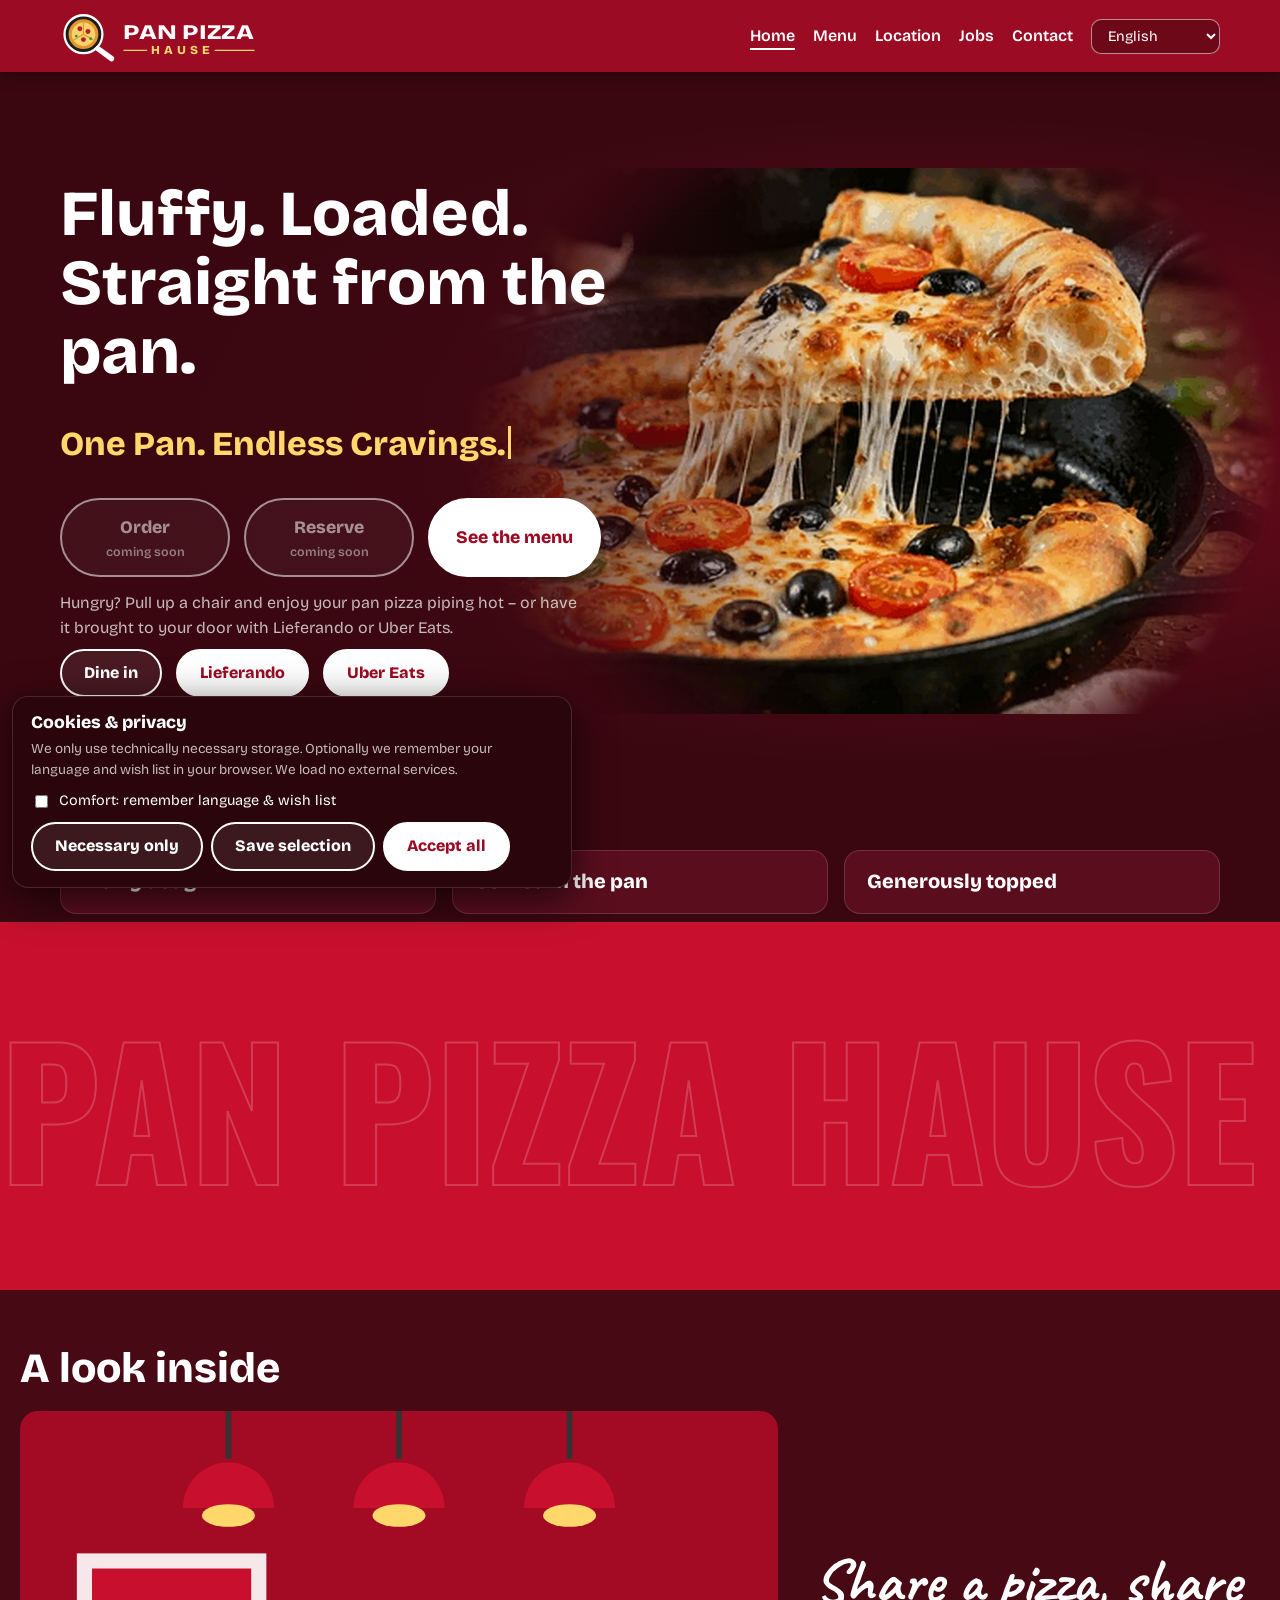
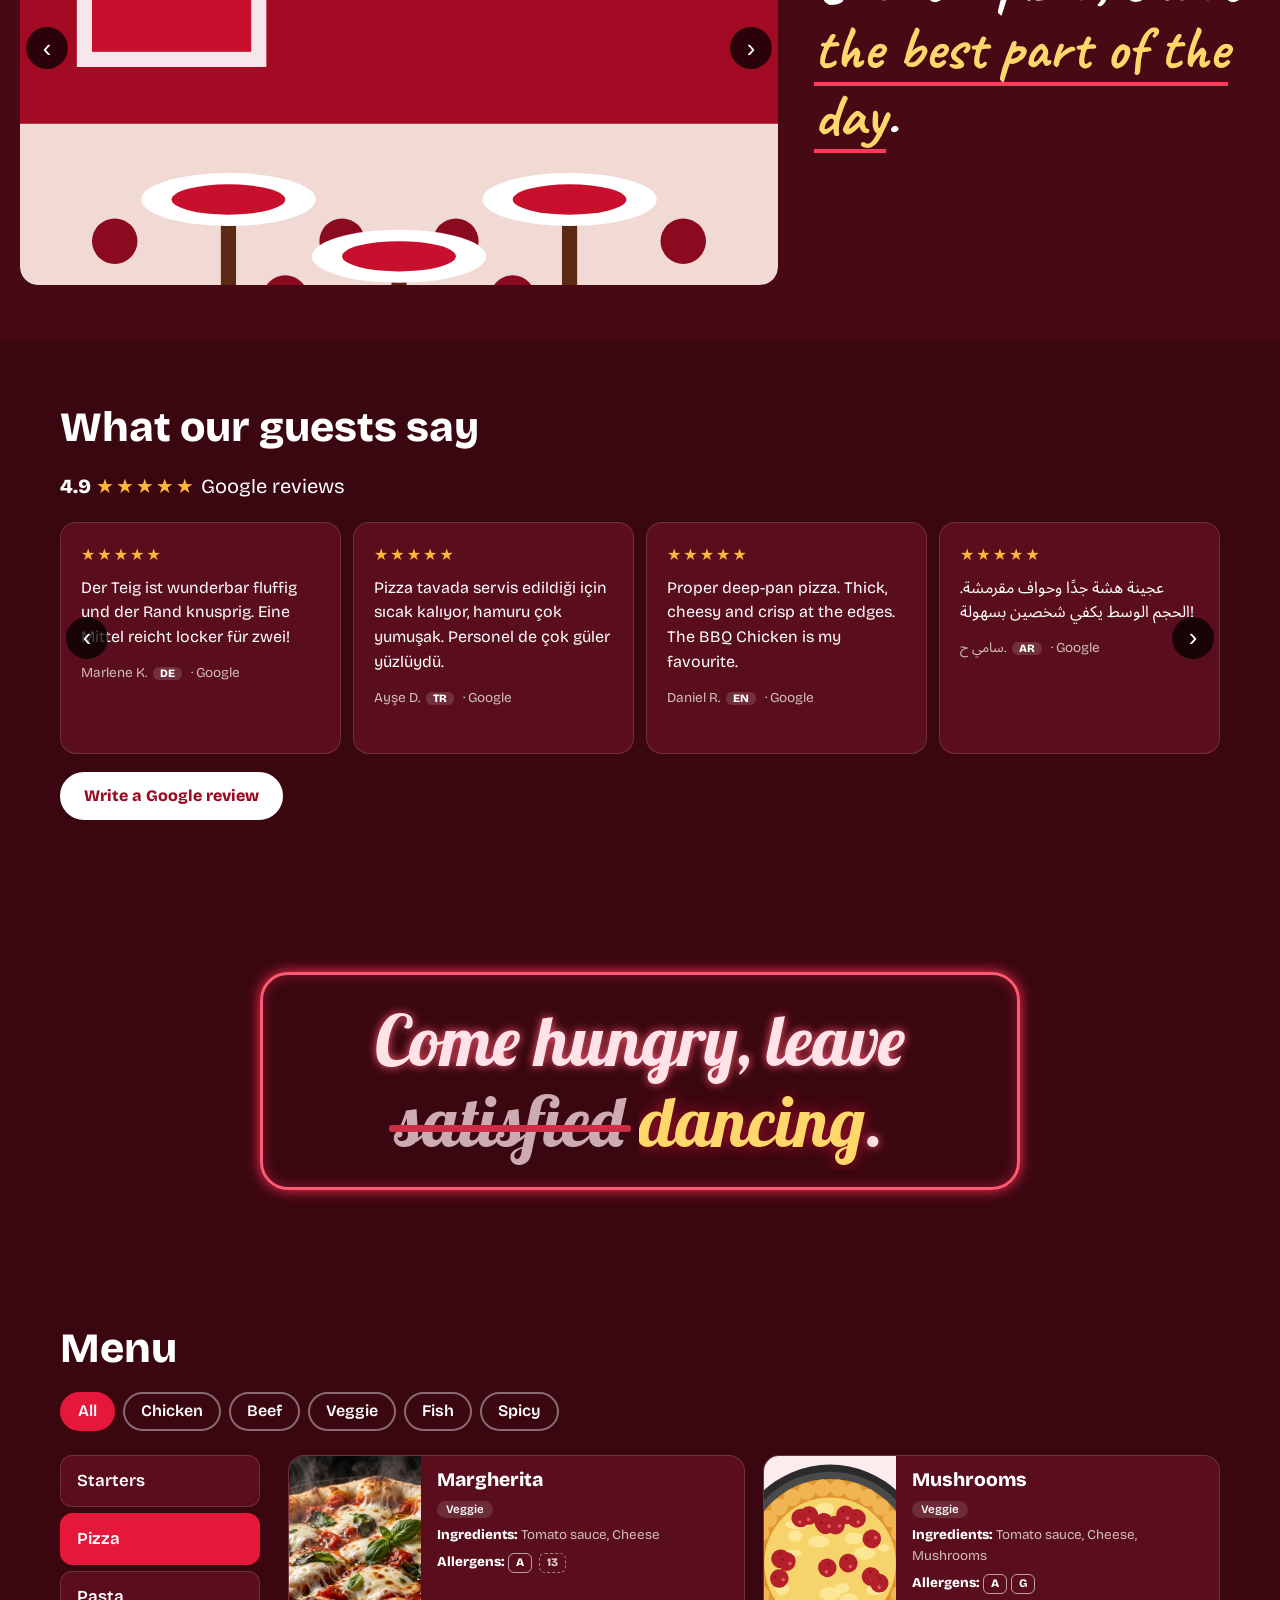
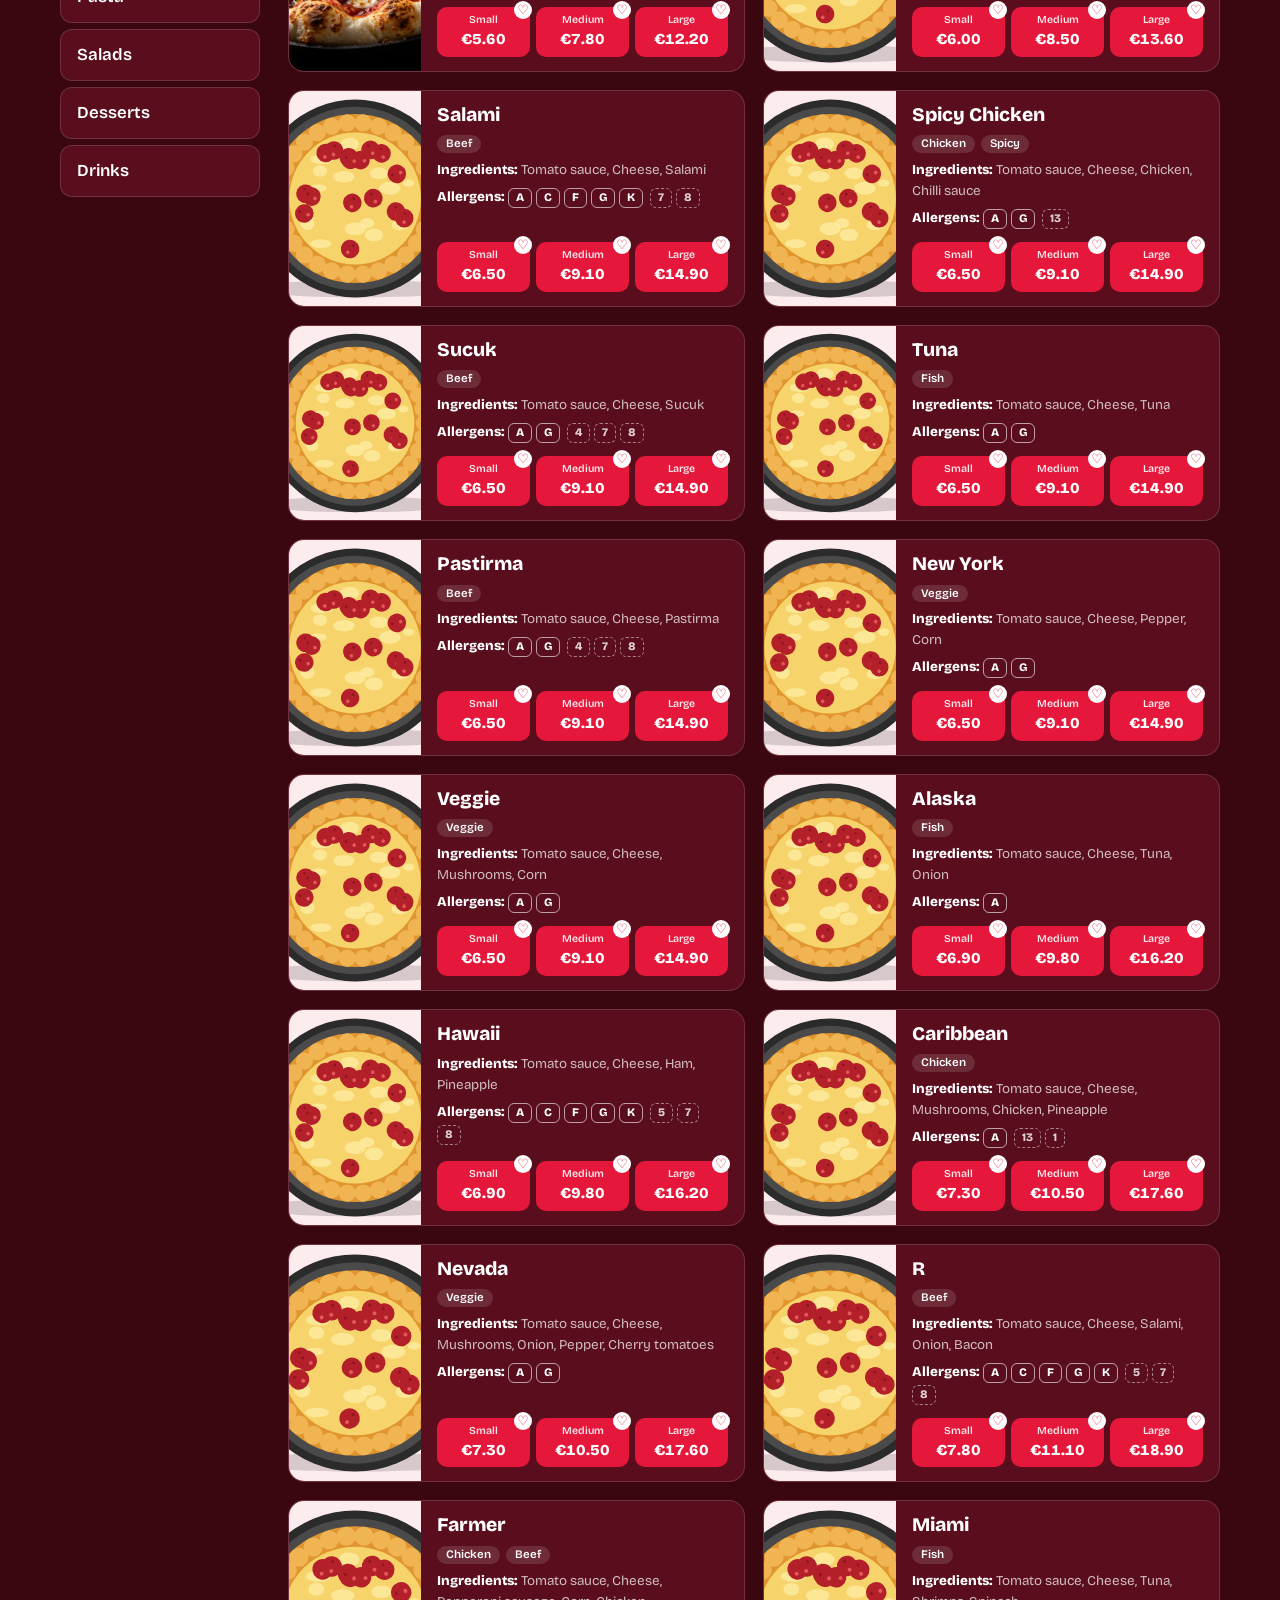
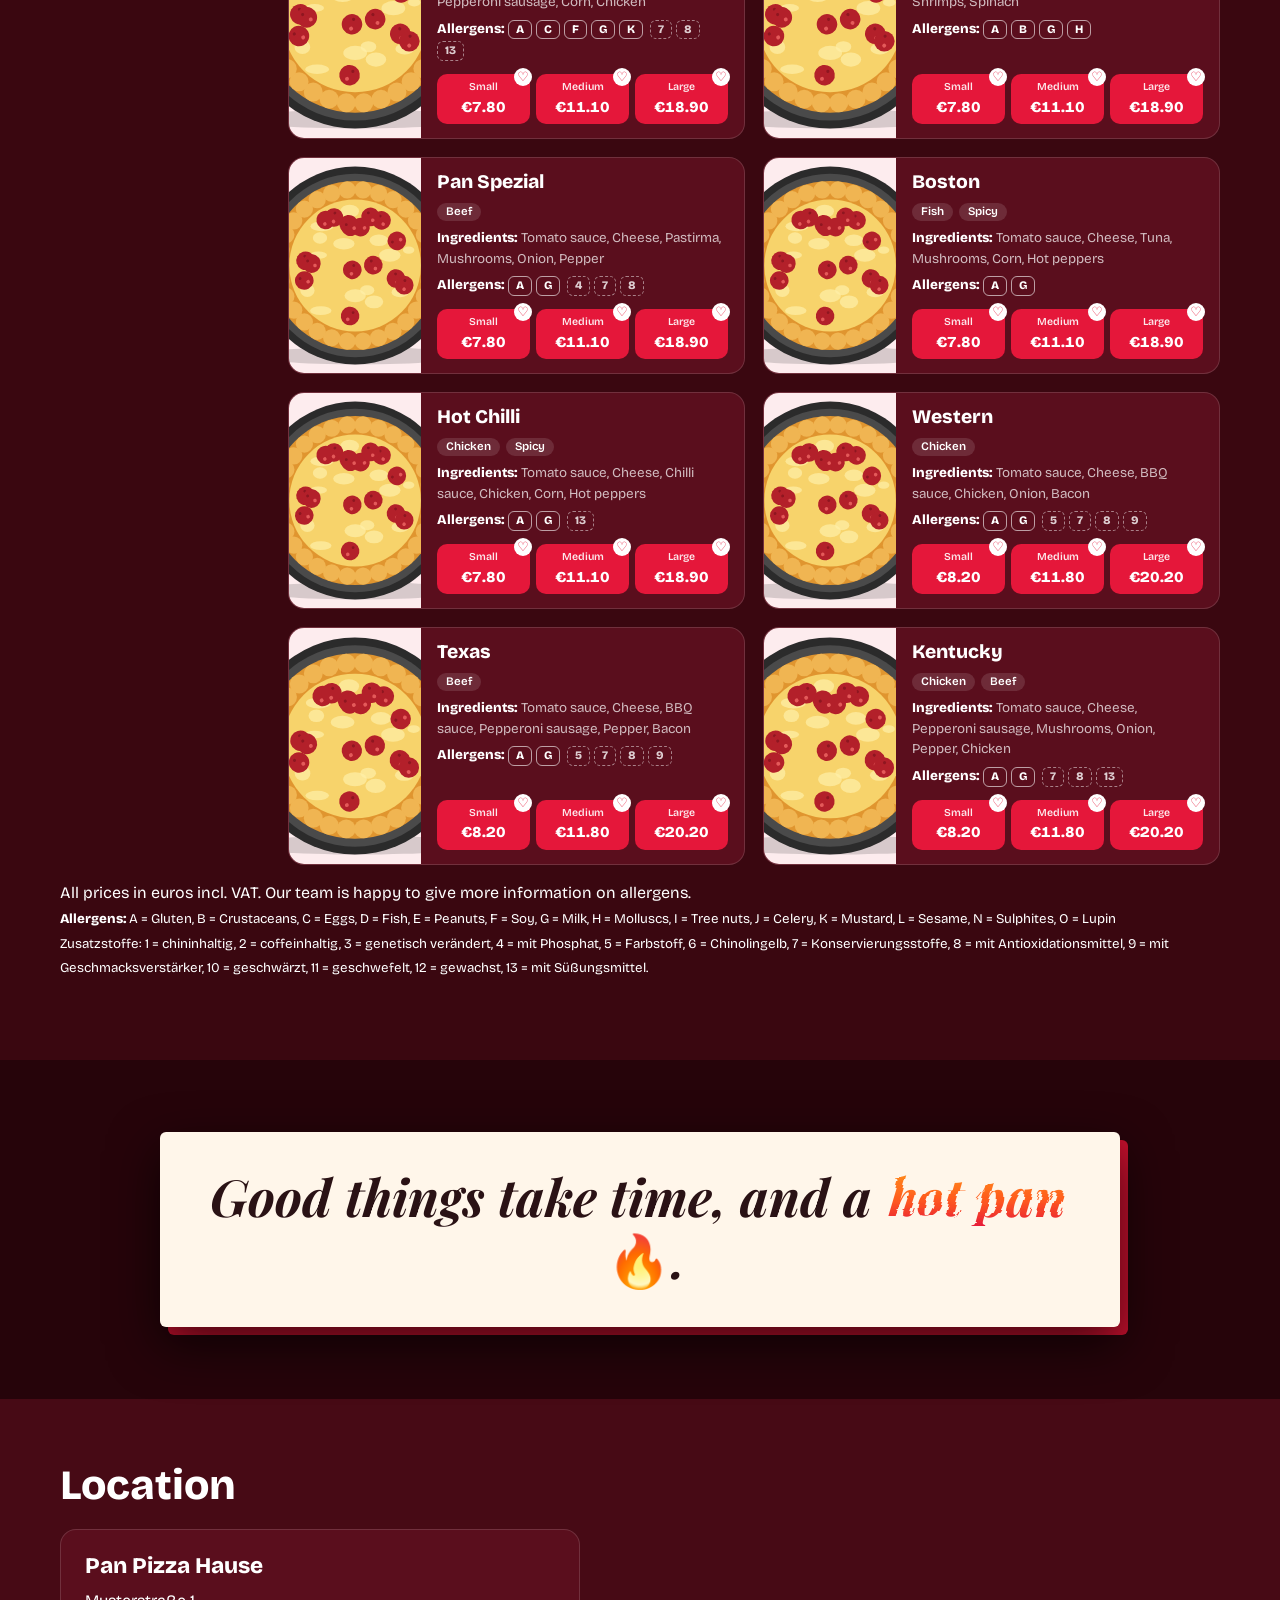
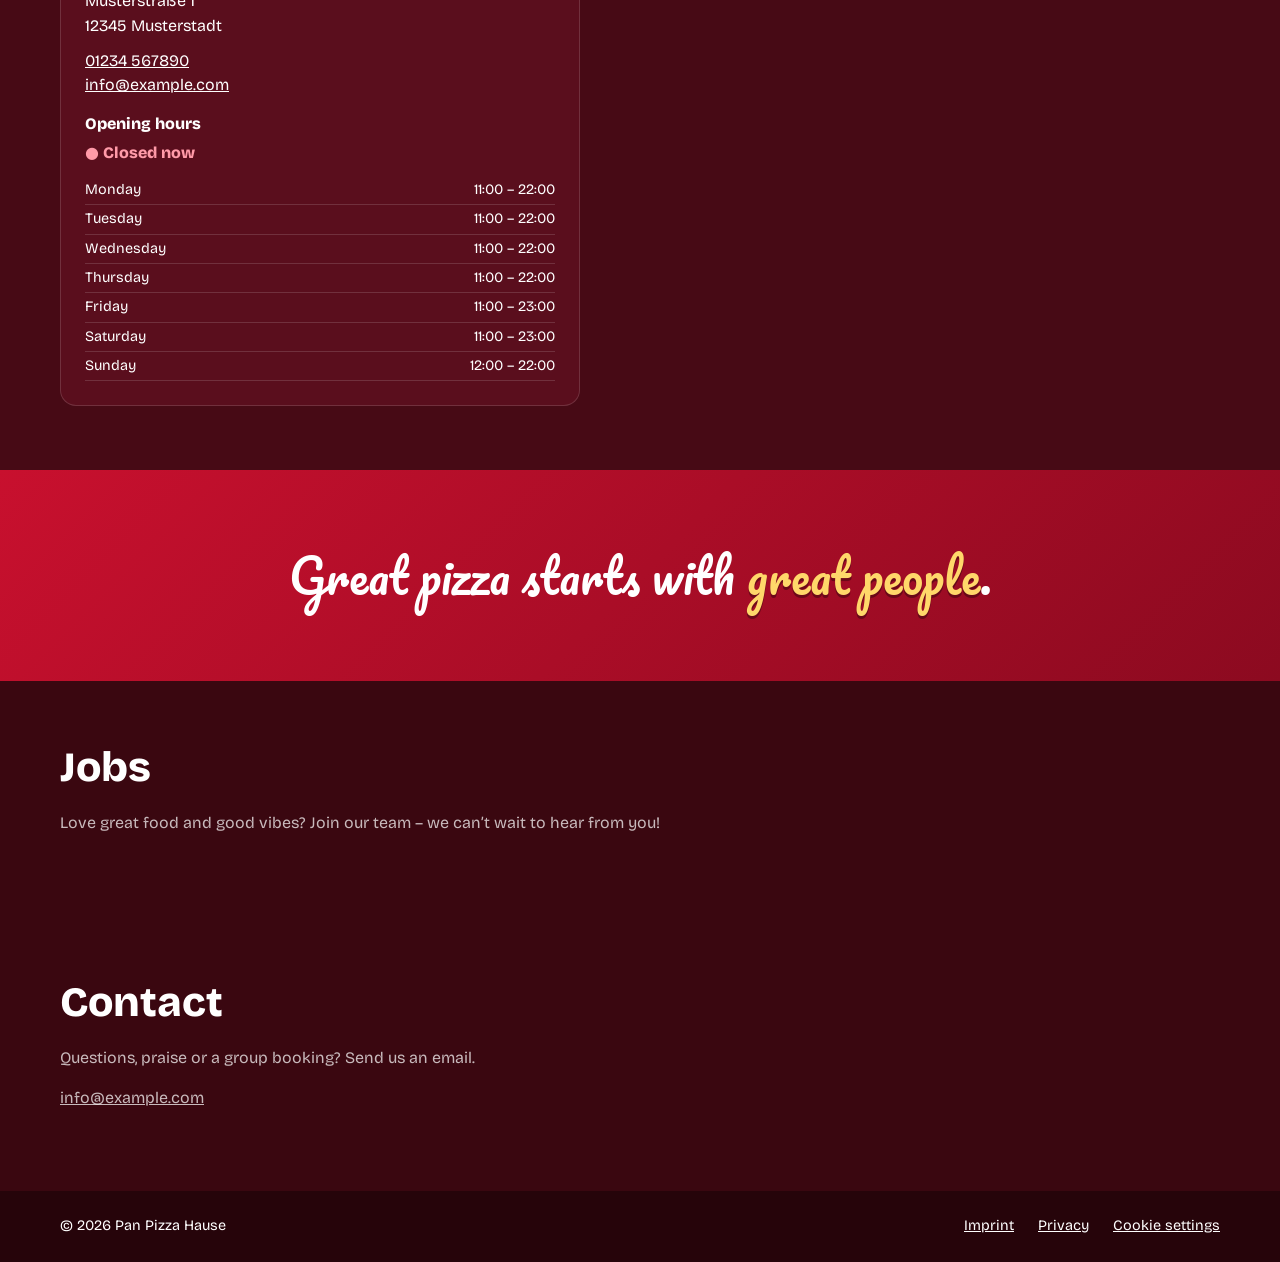
==== commit 6d53e0b0: "Add files via upload" ====
--- a/index.html
+++ b/index.html
@@ -63,6 +63,8 @@
     <p class="rv-cta"><button id="rv-open" class="btn solid dl" data-i18n="rv_btn"></button></p>
   </section>
 
+  <section class="qband q5" data-page="standorte"><p class="qt" data-quote="4"></p></section>
+
   <section id="speisekarte" class="menu" data-page="speisekarte">
     <h2 data-i18n="menu_h"></h2>
     <div class="chips" id="chips" role="group"></div>
@@ -74,8 +76,6 @@
   </section>
 
   <section class="qband q2" data-page="speisekarte"><p class="qt" data-quote="1"></p></section>
-
-  <section class="qband q5" data-page="standorte"><p class="qt" data-quote="4"></p></section>
 
   <section id="standorte" class="locs" data-page="standorte">
     <h2 data-i18n="loc_h"></h2>
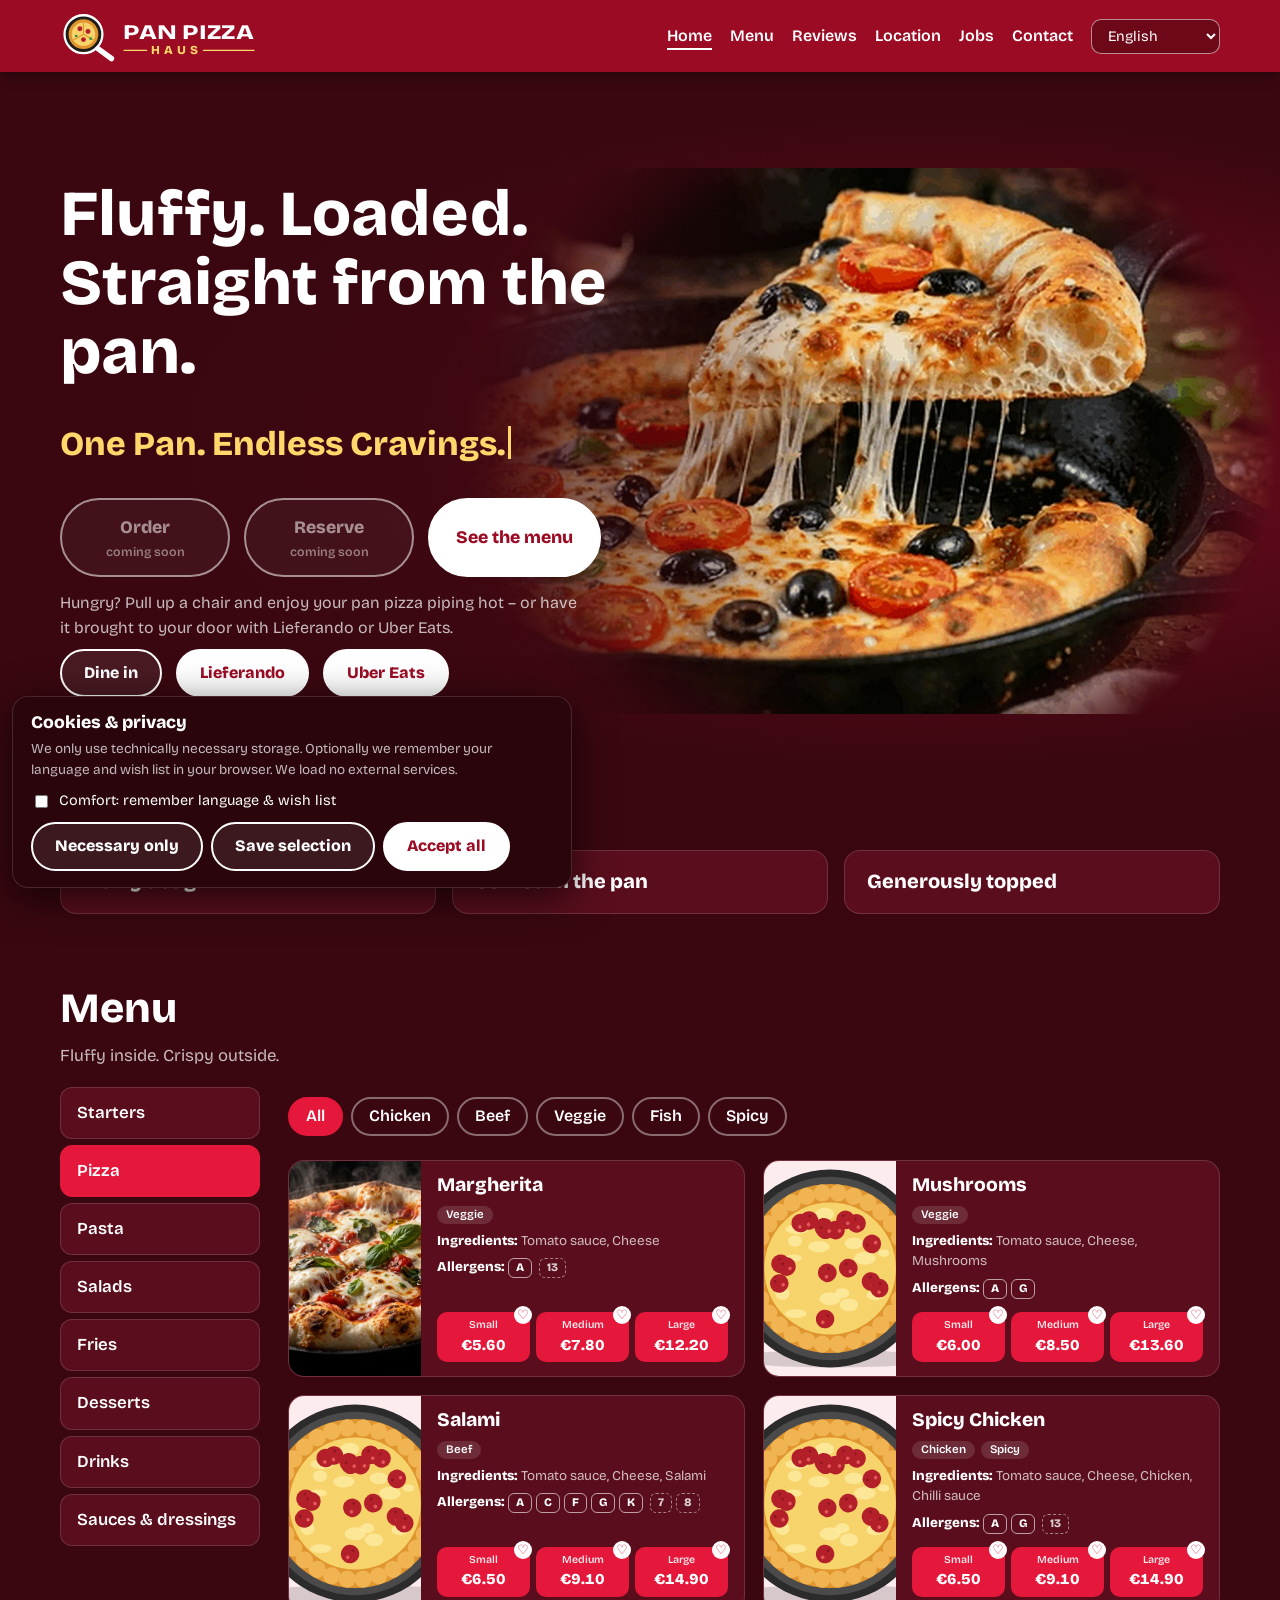
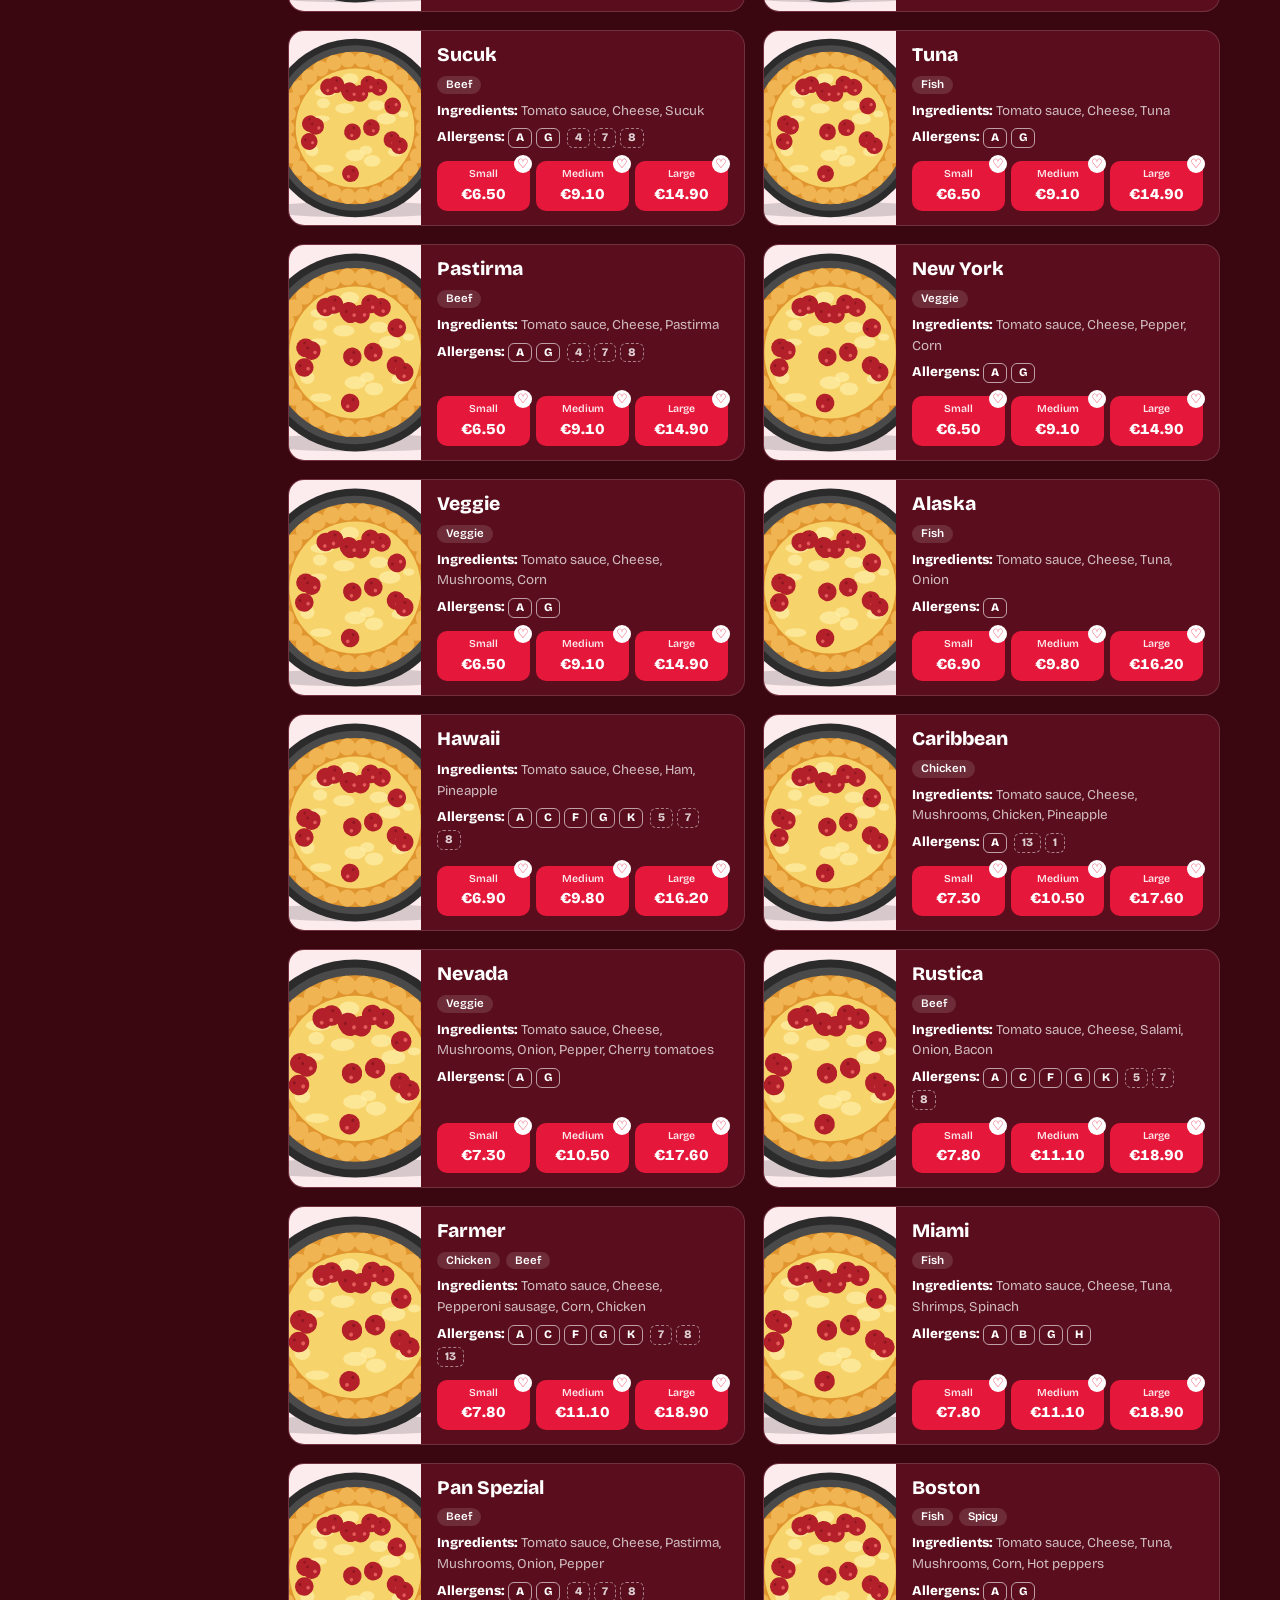
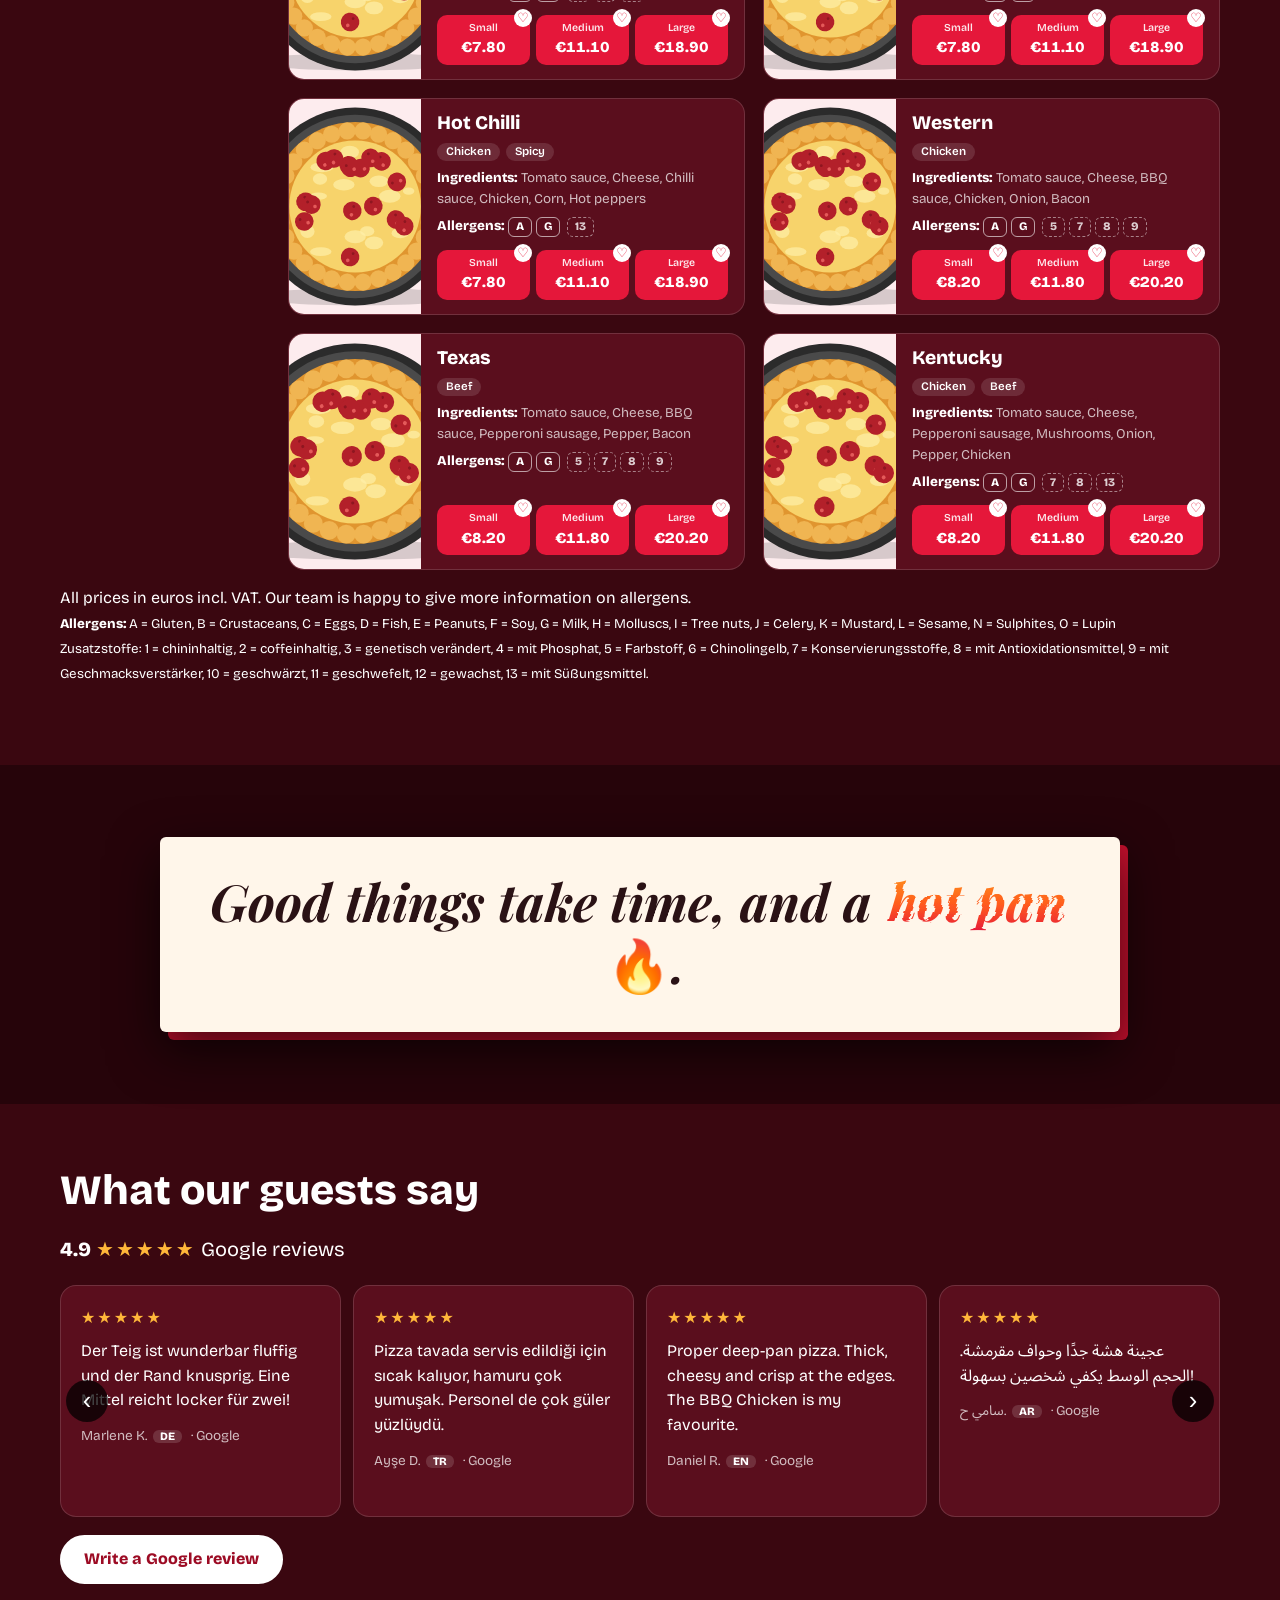
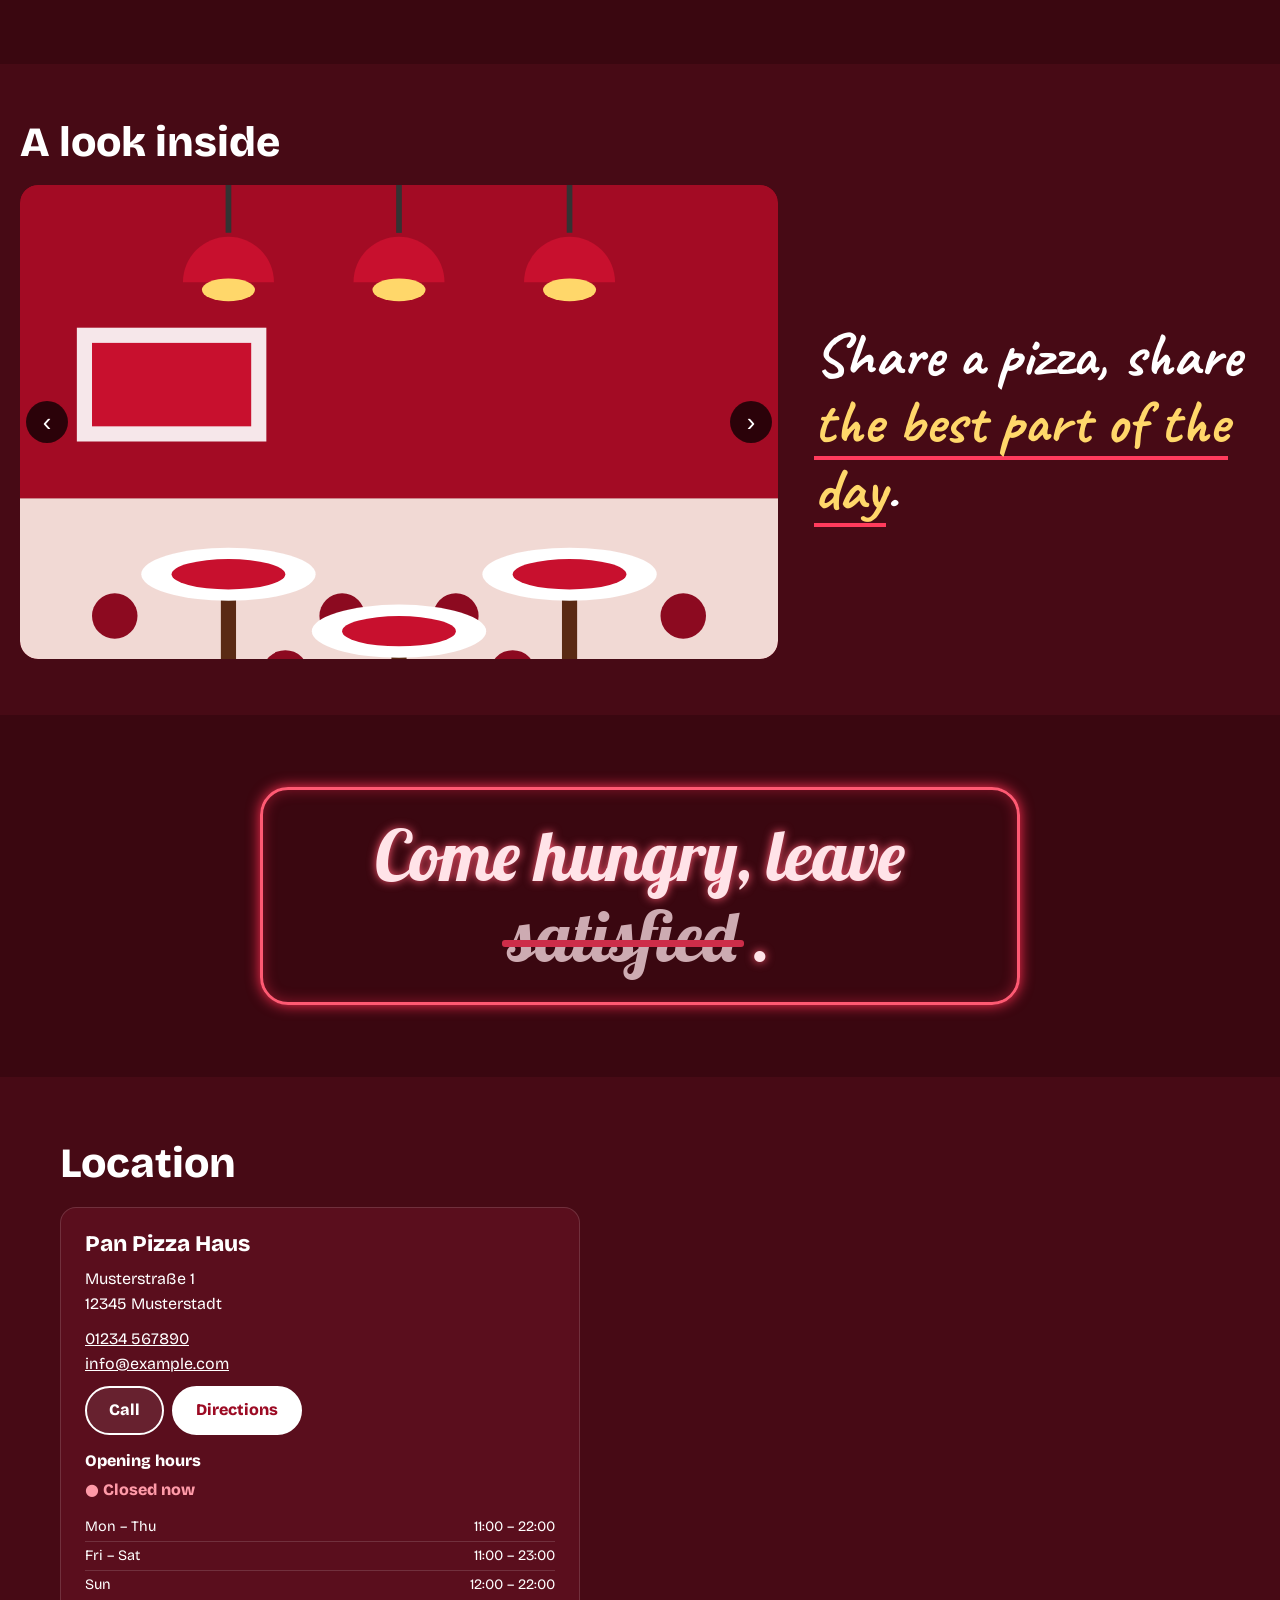
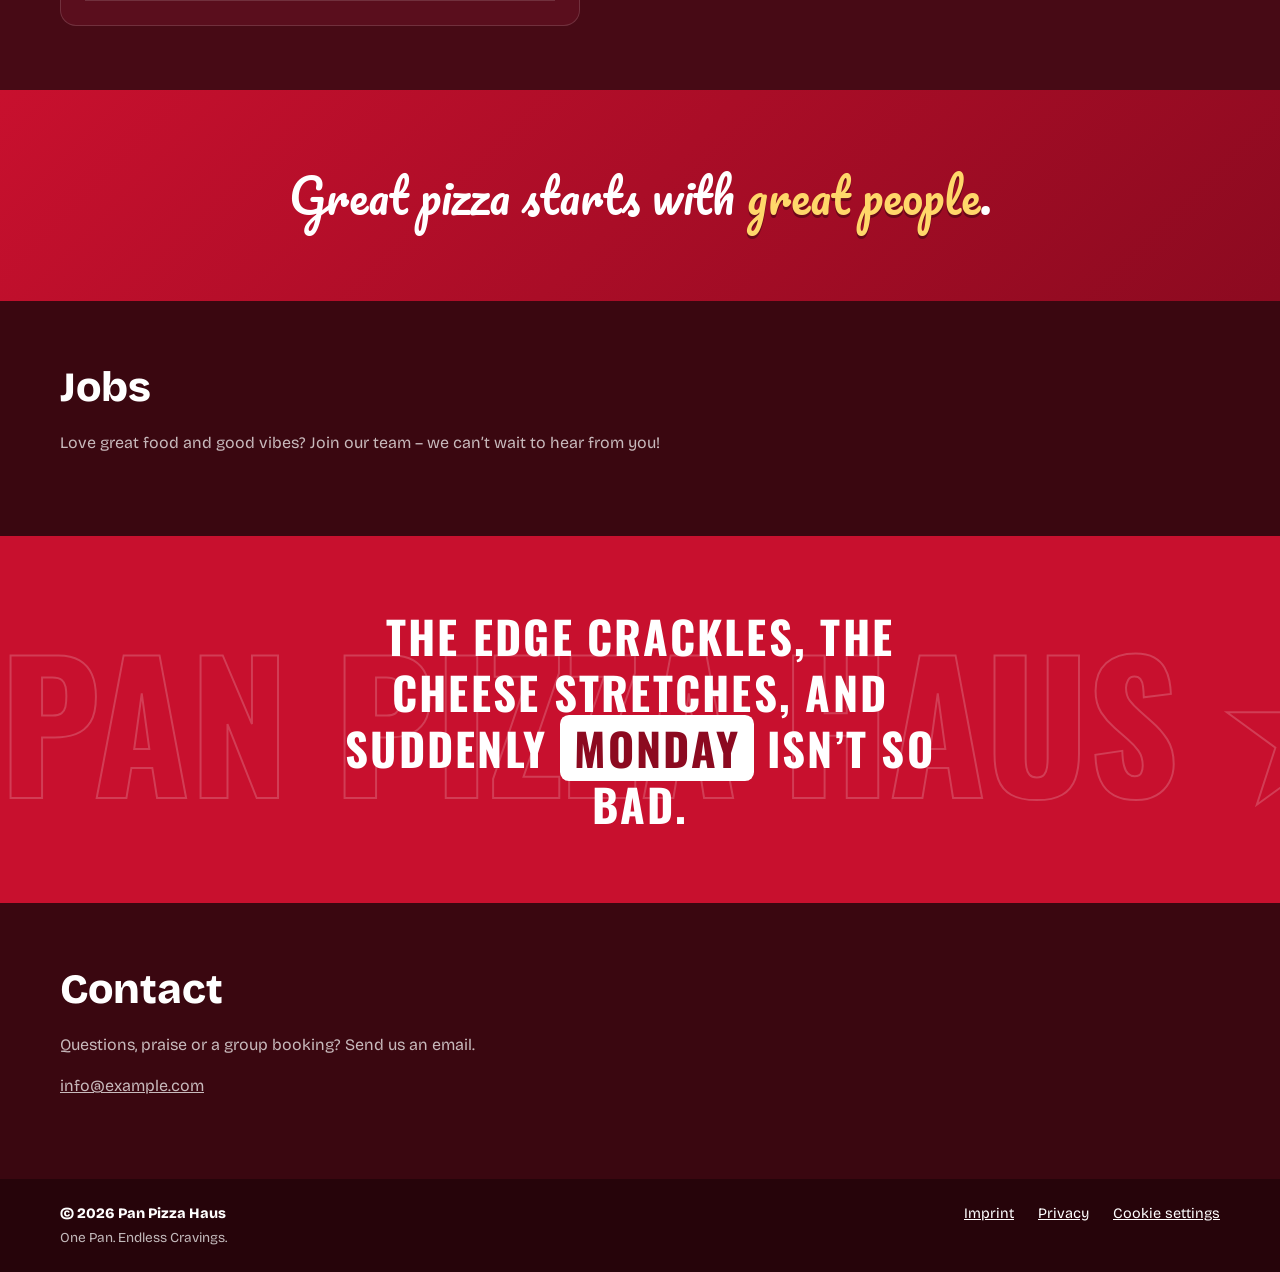
==== commit f830d104: "Add files via upload" ====
--- a/index.html
+++ b/index.html
@@ -3,19 +3,24 @@
 <head>
 <meta charset="utf-8">
 <meta name="viewport" content="width=device-width, initial-scale=1">
-<title>Pan Pizza Hause</title>
+<title>Pan Pizza Haus</title>
+<meta name="theme-color" content="#9c0b24">
+<meta property="og:title" content="Pan Pizza Haus">
+<meta property="og:type" content="restaurant.restaurant">
+<meta property="og:description" content="Pfannenpizza – fluffig, dick belegt, knusprig am Rand.">
 <meta name="description" content="Pfannenpizza – fluffig, dick belegt, knusprig am Rand.">
 <link rel="icon" href="data:image/svg+xml,%3Csvg xmlns=%22http://www.w3.org/2000/svg%22 viewBox=%220 0 124 124%22%3E%3Ccircle cx=%2262%22 cy=%2262%22 r=%2260%22 fill=%22%23c8102e%22/%3E%3Cg transform=%22translate(8 2) scale(.82)%22%3E%3Ccircle cx=%2252%22 cy=%2258%22 r=%2242%22 fill=%22%231f1d1b%22 stroke=%22%23fff%22 stroke-width=%225%22/%3E%3Cline x1=%2284%22 y1=%2290%22 x2=%22114%22 y2=%22112%22 stroke=%22%23fff%22 stroke-width=%2212%22 stroke-linecap=%22round%22/%3E%3Ccircle cx=%2252%22 cy=%2258%22 r=%2233%22 fill=%22%23e0952f%22/%3E%3Ccircle cx=%2252%22 cy=%2258%22 r=%2226%22 fill=%22%23f7d36b%22/%3E%3Cpath d=%22M52 58 L52 33 M52 58 L74 71 M52 58 L30 71%22 stroke=%22%23e0952f%22 stroke-width=%222.5%22/%3E%3Ccircle cx=%2244%22 cy=%2246%22 r=%225.5%22 fill=%22%23b3202a%22/%3E%3Ccircle cx=%2262%22 cy=%2252%22 r=%225.5%22 fill=%22%23b3202a%22/%3E%3Ccircle cx=%2252%22 cy=%2270%22 r=%225.5%22 fill=%22%23b3202a%22/%3E%3Ccircle cx=%2236%22 cy=%2262%22 r=%223%22 fill=%22%232f8f3f%22/%3E%3Ccircle cx=%2268%22 cy=%2268%22 r=%223%22 fill=%22%232f8f3f%22/%3E%3C/g%3E%3C/svg%3E" type="image/svg+xml">
 <link rel="stylesheet" href="fonts/fonts.css">
-<link rel="stylesheet" href="style.css?v=10">
+<link rel="stylesheet" href="style.css?v=12">
 </head>
 <body>
 <svg width="0" height="0" style="position:absolute" aria-hidden="true" focusable="false"><filter id="heat" x="-5%" y="-20%" width="110%" height="140%"><feTurbulence type="fractalNoise" baseFrequency="0.012 0.08" numOctaves="2" seed="3" result="n"><animate attributeName="baseFrequency" dur="3s" values="0.012 0.08;0.017 0.12;0.012 0.08" repeatCount="indefinite"/></feTurbulence><feDisplacementMap in="SourceGraphic" in2="n" scale="7"/></filter></svg>
 <header class="top">
-  <a class="brand" href="#start" aria-label="Pan Pizza Hause"><svg class="logo" viewBox="0 0 450 124" width="203" height="56" aria-hidden="true"><circle cx="52" cy="58" r="42" fill="#1f1d1b" stroke="#fff" stroke-width="5"/><line x1="84" y1="90" x2="114" y2="112" stroke="#fff" stroke-width="12" stroke-linecap="round"/><circle cx="52" cy="58" r="33" fill="#e0952f"/><circle cx="52" cy="58" r="26" fill="#f7d36b"/><path d="M52 58 L52 33 M52 58 L74 71 M52 58 L30 71" stroke="#e0952f" stroke-width="2.5"/><circle cx="44" cy="46" r="5.5" fill="#b3202a"/><circle cx="62" cy="52" r="5.5" fill="#b3202a"/><circle cx="52" cy="70" r="5.5" fill="#b3202a"/><circle cx="36" cy="62" r="3" fill="#2f8f3f"/><circle cx="68" cy="68" r="3" fill="#2f8f3f"/><text x="140" y="68" font-family="Bricolage Grotesque,Arial Black,Arial,sans-serif" font-weight="800" font-size="46" textLength="290" lengthAdjust="spacingAndGlyphs" fill="#fff">PAN PIZZA</text><line x1="142" y1="94" x2="192" y2="94" stroke="#ffd76a" stroke-width="3" stroke-linecap="round"/><text x="202" y="103" font-family="Bricolage Grotesque,Arial,sans-serif" font-weight="800" font-size="27" textLength="130" lengthAdjust="spacing" fill="#ffd76a">HAUSE</text><line x1="344" y1="94" x2="430" y2="94" stroke="#ffd76a" stroke-width="3" stroke-linecap="round"/></svg></a>
+  <a class="brand" href="#start" aria-label="Pan Pizza Haus"><svg class="logo" viewBox="0 0 450 124" width="203" height="56" aria-hidden="true"><circle cx="52" cy="58" r="42" fill="#1f1d1b" stroke="#fff" stroke-width="5"/><line x1="84" y1="90" x2="114" y2="112" stroke="#fff" stroke-width="12" stroke-linecap="round"/><circle cx="52" cy="58" r="33" fill="#e0952f"/><circle cx="52" cy="58" r="26" fill="#f7d36b"/><path d="M52 58 L52 33 M52 58 L74 71 M52 58 L30 71" stroke="#e0952f" stroke-width="2.5"/><circle cx="44" cy="46" r="5.5" fill="#b3202a"/><circle cx="62" cy="52" r="5.5" fill="#b3202a"/><circle cx="52" cy="70" r="5.5" fill="#b3202a"/><circle cx="36" cy="62" r="3" fill="#2f8f3f"/><circle cx="68" cy="68" r="3" fill="#2f8f3f"/><text x="140" y="68" font-family="Bricolage Grotesque,Arial Black,Arial,sans-serif" font-weight="800" font-size="46" textLength="290" lengthAdjust="spacingAndGlyphs" fill="#fff">PAN PIZZA</text><line x1="142" y1="94" x2="192" y2="94" stroke="#ffd76a" stroke-width="3" stroke-linecap="round"/><text x="202" y="103" font-family="Bricolage Grotesque,Arial,sans-serif" font-weight="800" font-size="27" textLength="104" lengthAdjust="spacing" fill="#ffd76a">HAUS</text><line x1="318" y1="94" x2="430" y2="94" stroke="#ffd76a" stroke-width="3" stroke-linecap="round"/></svg></a>
   <nav aria-label="Main">
     <a href="#start" data-i18n="nav_home"></a>
     <a href="#speisekarte" data-i18n="nav_menu"></a>
+    <a href="#bewertungen" data-i18n="nav_reviews"></a>
     <a href="#standorte" data-i18n="nav_locations"></a>
     <a href="#jobs" data-i18n="nav_jobs"></a>
     <a href="#kontakt" data-i18n="nav_contact"></a>
@@ -46,9 +51,31 @@
     <article class="fcard"><h3 data-i18n="f3"></h3></article>
   </section>
 
-  <section class="qband q4" data-page="start"><p class="qt" data-quote="0"></p></section>
+  <section id="speisekarte" class="menu" data-page="menu">
+    <h2 data-i18n="menu_h"></h2>
+    <p class="sub" data-tl="1"></p>
+    <div class="menu-grid">
+      <nav id="cats" class="cats" aria-label="Categories"></nav>
+      <div class="menu-right">
+        <div class="chips" id="chips" role="group"></div>
+        <div id="menu-top"></div>
+        <div id="cards" class="cards"></div>
+        <p id="empty" class="empty" hidden data-i18n="empty"></p>
+      </div>
+    </div>
+    <p class="note" id="menu-notes"></p>
+  </section>
 
-  <section id="galerie" class="qband q3 insight" data-page="start">
+  <section class="qband q2" data-page="menu"><p class="qt" data-quote="1"></p></section>
+
+  <section id="bewertungen" class="revs" data-page="reviews">
+    <h2 data-i18n="rev_h"></h2>
+    <p class="rating"><strong id="avg"></strong> <span class="stars">★★★★★</span> <span data-i18n="rev_sub"></span></p>
+    <div class="car"><button class="car-btn prev" aria-label="Previous">‹</button><button class="car-btn next" aria-label="Next">›</button><div id="rev-list" class="rev-list track"></div></div>
+    <p class="rv-cta"><button id="rv-open" class="btn solid dl" data-i18n="rv_btn"></button></p>
+  </section>
+
+  <section id="galerie" class="qband q3 insight" data-page="reviews">
     <h2 data-i18n="gal_h"></h2>
     <div class="insight-grid">
       <div class="car slider"><button class="car-btn prev" aria-label="Previous">‹</button><button class="car-btn next" aria-label="Next">›</button><div id="slides" class="track slides"></div></div>
@@ -56,28 +83,9 @@
     </div>
   </section>
 
-  <section id="bewertungen" class="revs" data-page="start">
-    <h2 data-i18n="rev_h"></h2>
-    <p class="rating"><strong id="avg"></strong> <span class="stars">★★★★★</span> <span data-i18n="rev_sub"></span></p>
-    <div class="car"><button class="car-btn prev" aria-label="Previous">‹</button><button class="car-btn next" aria-label="Next">›</button><div id="rev-list" class="rev-list track"></div></div>
-    <p class="rv-cta"><button id="rv-open" class="btn solid dl" data-i18n="rv_btn"></button></p>
-  </section>
+  <section class="qband q5" data-page="location"><p class="qt" data-quote="4"></p></section>
 
-  <section class="qband q5" data-page="standorte"><p class="qt" data-quote="4"></p></section>
-
-  <section id="speisekarte" class="menu" data-page="speisekarte">
-    <h2 data-i18n="menu_h"></h2>
-    <div class="chips" id="chips" role="group"></div>
-    <div class="menu-grid">
-      <nav id="cats" class="cats" aria-label="Categories"></nav>
-      <div><div id="cards" class="cards"></div><p id="empty" class="empty" hidden data-i18n="empty"></p></div>
-    </div>
-    <p class="note" id="menu-notes"></p>
-  </section>
-
-  <section class="qband q2" data-page="speisekarte"><p class="qt" data-quote="1"></p></section>
-
-  <section id="standorte" class="locs" data-page="standorte">
+  <section id="standorte" class="locs" data-page="location">
     <h2 data-i18n="loc_h"></h2>
     <div id="loc-list" class="loc-list"></div>
   </section>
@@ -89,7 +97,9 @@
     <p data-i18n="jobs_p"></p>
   </section>
 
-  <section id="kontakt" class="plain" data-page="kontakt">
+  <section class="qband q4" data-page="start"><p class="qt" data-quote="0"></p></section>
+
+  <section id="kontakt" class="plain" data-page="contact">
     <h2 data-i18n="contact_h"></h2>
     <p data-i18n="contact_p"></p>
     <p><a href="mailto:info@example.com">info@example.com</a></p>
@@ -97,7 +107,7 @@
 </main>
 
 <footer>
-  <span>© <span id="yr"></span> Pan Pizza Hause</span>
+  <div class="foot-brand"><strong>© <span id="yr"></span> Pan Pizza Haus</strong><span class="foot-tag" data-tl="0"></span></div>
   <a href="impressum.html" data-i18n="imprint"></a>
   <a href="datenschutz.html" data-i18n="privacy"></a>
   <a href="#" id="ck-open" data-i18n="ck_settings"></a>
@@ -112,6 +122,6 @@
   <p class="wish-hint" data-i18n="wish_hint"></p>
   <button id="wish-clear" class="btn-small" data-i18n="clear"></button>
 </aside>
-<script src="app.js?v=10"></script>
+<script src="app.js?v=12"></script>
 </body>
 </html>
--- a/style.css
+++ b/style.css
@@ -253,7 +253,7 @@
 .polaroid img{width:100%;aspect-ratio:1;object-fit:cover;display:block}
 .q3.frame .qt{margin:0}
 .q4{position:relative;overflow:hidden}
-.q4::before{content:"PAN PIZZA HAUSE ★ PAN PIZZA HAUSE ★ PAN PIZZA HAUSE ★ PAN PIZZA HAUSE ★ ";position:absolute;top:50%;left:0;white-space:nowrap;font:800 clamp(5rem,16vw,11rem)/1 "Oswald",sans-serif;color:transparent;-webkit-text-stroke:2px #ffffff30;transform:translateY(-50%);animation:marq 30s linear infinite}
+.q4::before{content:"PAN PIZZA HAUS ★ PAN PIZZA HAUS ★ PAN PIZZA HAUS ★ PAN PIZZA HAUS ★ ";position:absolute;top:50%;left:0;white-space:nowrap;font:800 clamp(5rem,16vw,11rem)/1 "Oswald",sans-serif;color:transparent;-webkit-text-stroke:2px #ffffff30;transform:translateY(-50%);animation:marq 30s linear infinite}
 @keyframes marq{to{transform:translate(-50%,-50%)}}
 .q4 .qt{position:relative;z-index:1}
 .q5 .qt{position:relative;display:inline-block;padding:28px 42px;color:#ffe3e8;text-shadow:0 0 10px #ff5a73}
@@ -356,3 +356,48 @@
 @media(max-width:760px){.hero-media{-webkit-mask-image:none;mask-image:none}}
 
 .fx-type .u{opacity:1;animation:none;display:inline}
+
+/* ---- v11: sticky menu filters, location buttons ---- */
+html{scroll-padding-top:calc(var(--hh,72px) + 8px)}
+.menu-right{min-width:0}
+.chips{position:sticky;top:var(--hh,72px);z-index:6;margin:0 0 14px;padding:10px 0;background:var(--bg);flex-wrap:nowrap;overflow-x:auto;scrollbar-width:none}
+.chips::-webkit-scrollbar{display:none}.chips:empty{display:none}
+.chips button{white-space:nowrap;flex:0 0 auto}
+.cats{position:sticky;top:calc(var(--hh,72px) + var(--ph,56px) + 6px)}
+.loc-actions{display:flex;gap:8px;flex-wrap:wrap;margin:10px 0}
+@media(max-width:760px){
+  .menu-grid{display:block}
+  .cats{top:var(--hh,78px);z-index:7;background:var(--bg);flex-direction:row;overflow-x:auto;gap:6px;padding:8px 0;border:0;scrollbar-width:none}
+  .cats::-webkit-scrollbar{display:none}
+  .chips{top:calc(var(--hh,78px) + var(--cth,52px));padding:8px 0}
+}
+
+/* ---- v12 ---- */
+.sub{margin:-8px 0 18px;color:var(--muted);font-size:1.05rem}
+#menu-top{scroll-margin-top:calc(var(--hh,72px) + var(--ph,56px) + 6px)}
+.foot-brand{margin-inline-end:auto;display:flex;flex-direction:column;gap:2px}
+.foot-tag{color:var(--muted);font-size:.85rem}
+.top{transition:transform .25s ease}
+.top.hide{transform:translateY(-100%)}
+.chips,.cats{transition:top .25s ease}
+.qt em.fix b{display:none}
+.qt em.fix.go b{display:inline-block;animation:writeIn .9s steps(14) forwards}
+html[dir="rtl"] .qt em.fix.go b{animation-name:writeInRtl}
+@media(max-width:760px){
+  .top{padding:4px 10px;gap:2px 8px}
+  .top .logo{height:30px;width:auto}
+  .top nav{font-size:.8rem;gap:14px;padding:0 0 3px}
+  .lang-select{padding:3px 6px;font-size:.78rem}
+  .cats{padding:6px 0}
+  .cats button{padding:6px 12px;font-size:.86rem}
+  .chips{padding:5px 0 6px}
+  .chips button{padding:3px 12px;font-size:.84rem}
+  #menu-top{scroll-margin-top:calc(var(--hh,60px) + var(--cth,40px) + var(--ph,40px) + 6px)}
+}
+
+@media(min-width:761px) and (max-width:1000px){
+  .top{flex-wrap:nowrap;gap:12px}
+  .top nav{flex:1;min-width:0;overflow-x:auto;flex-wrap:nowrap;justify-content:flex-end;gap:14px;scrollbar-width:none}
+  .top nav a{white-space:nowrap}
+  .top .logo{height:44px}
+}
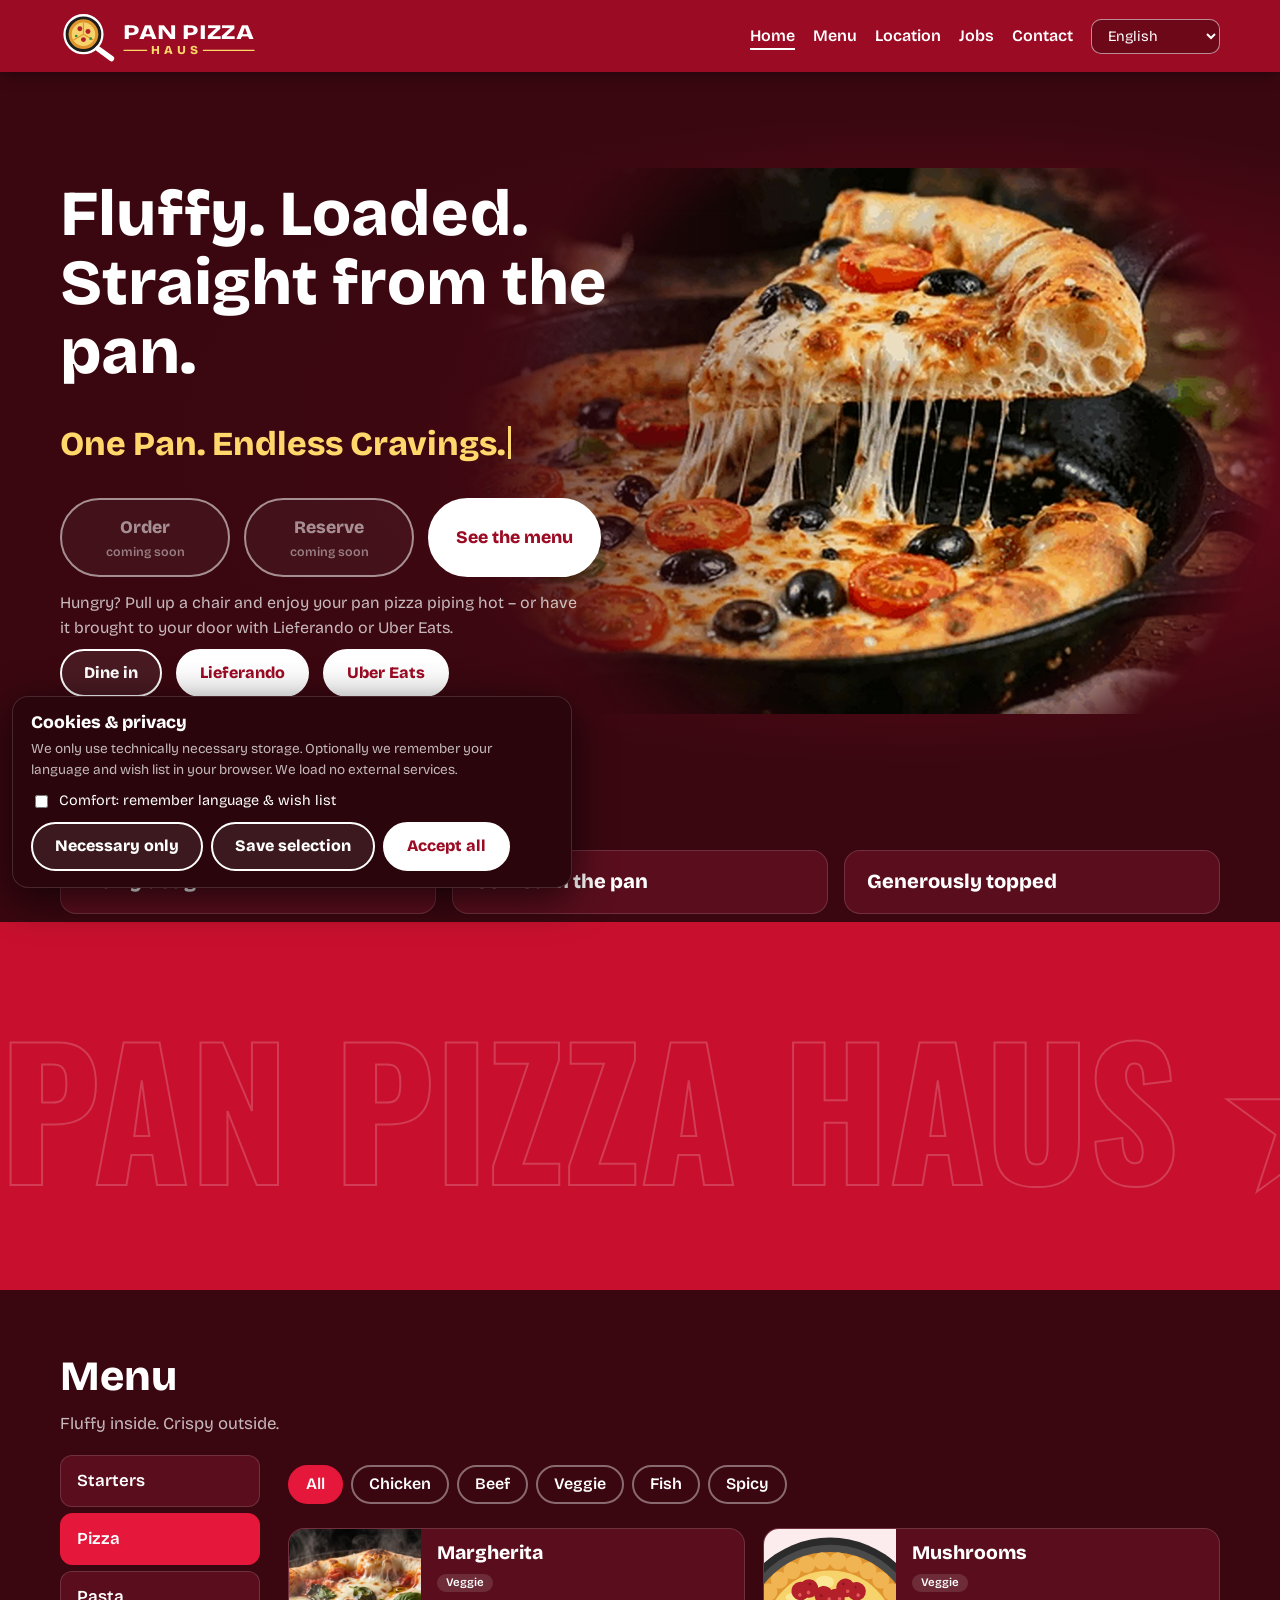
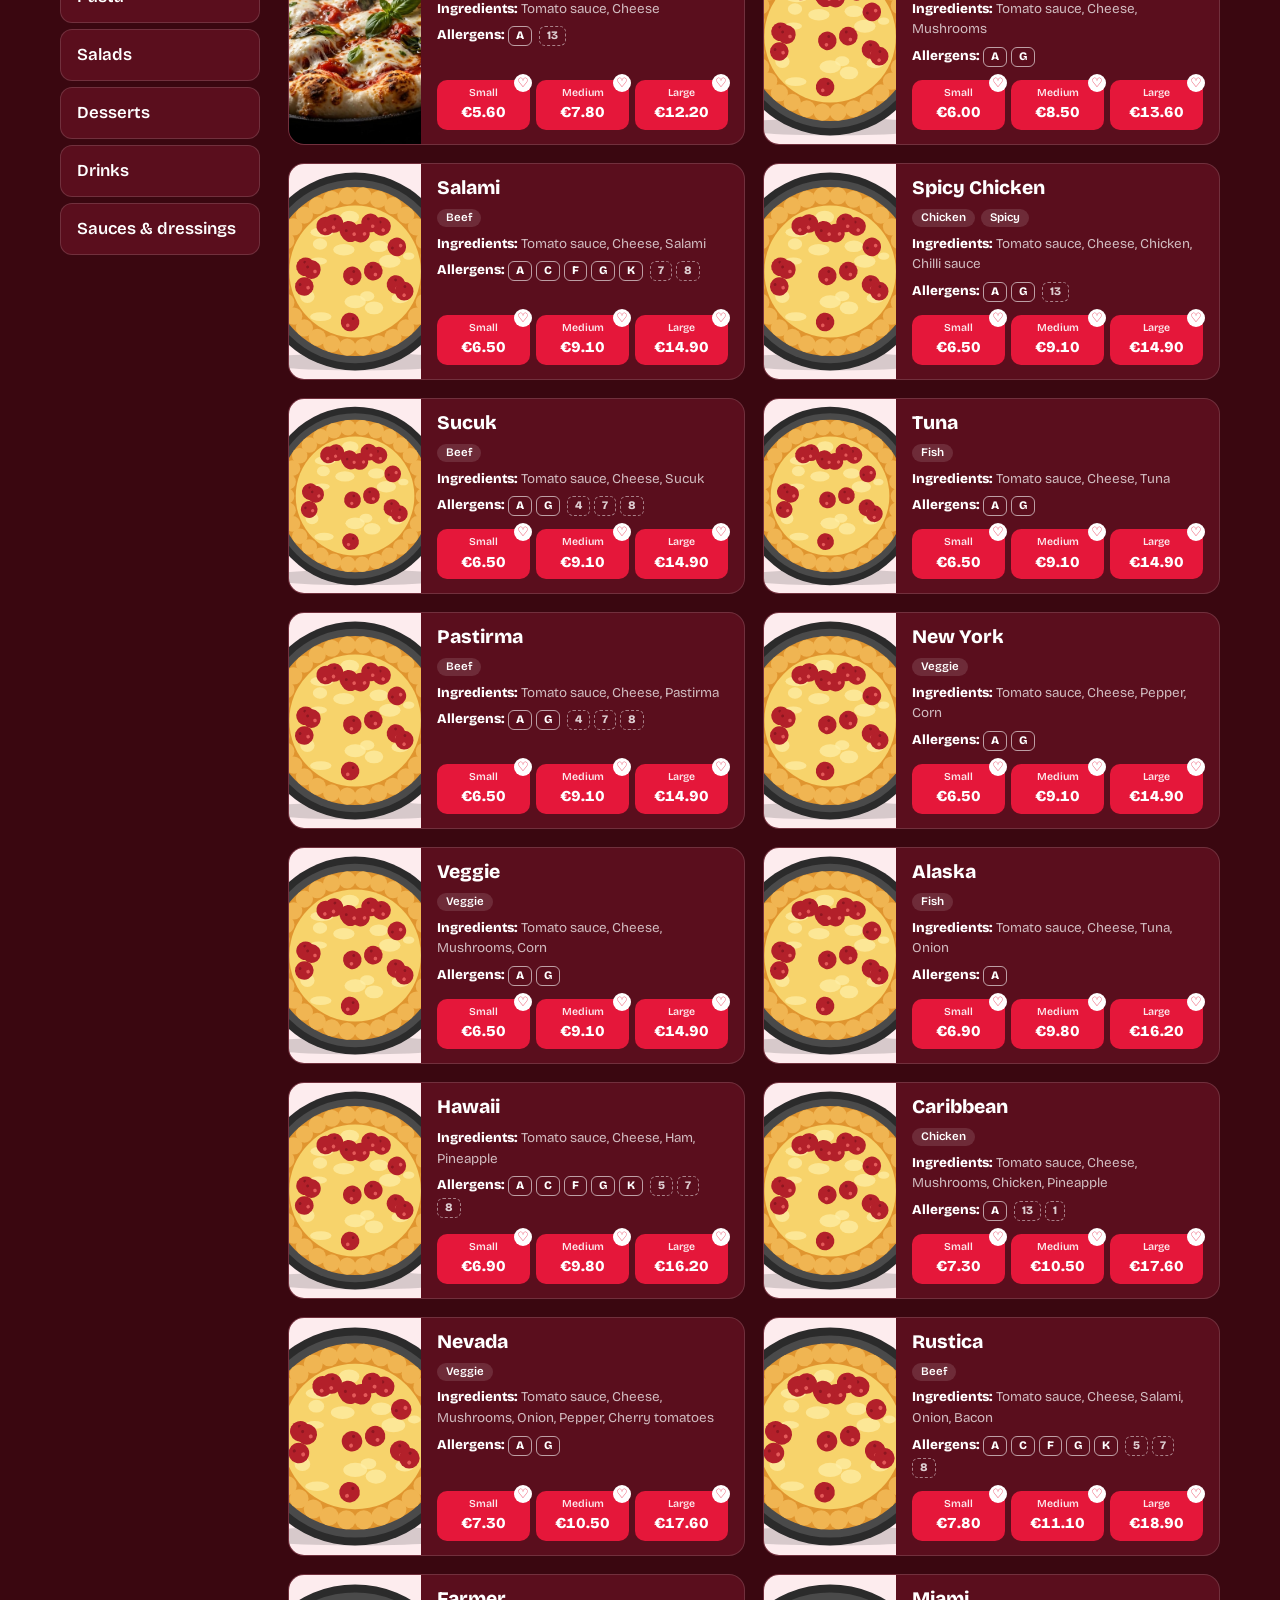
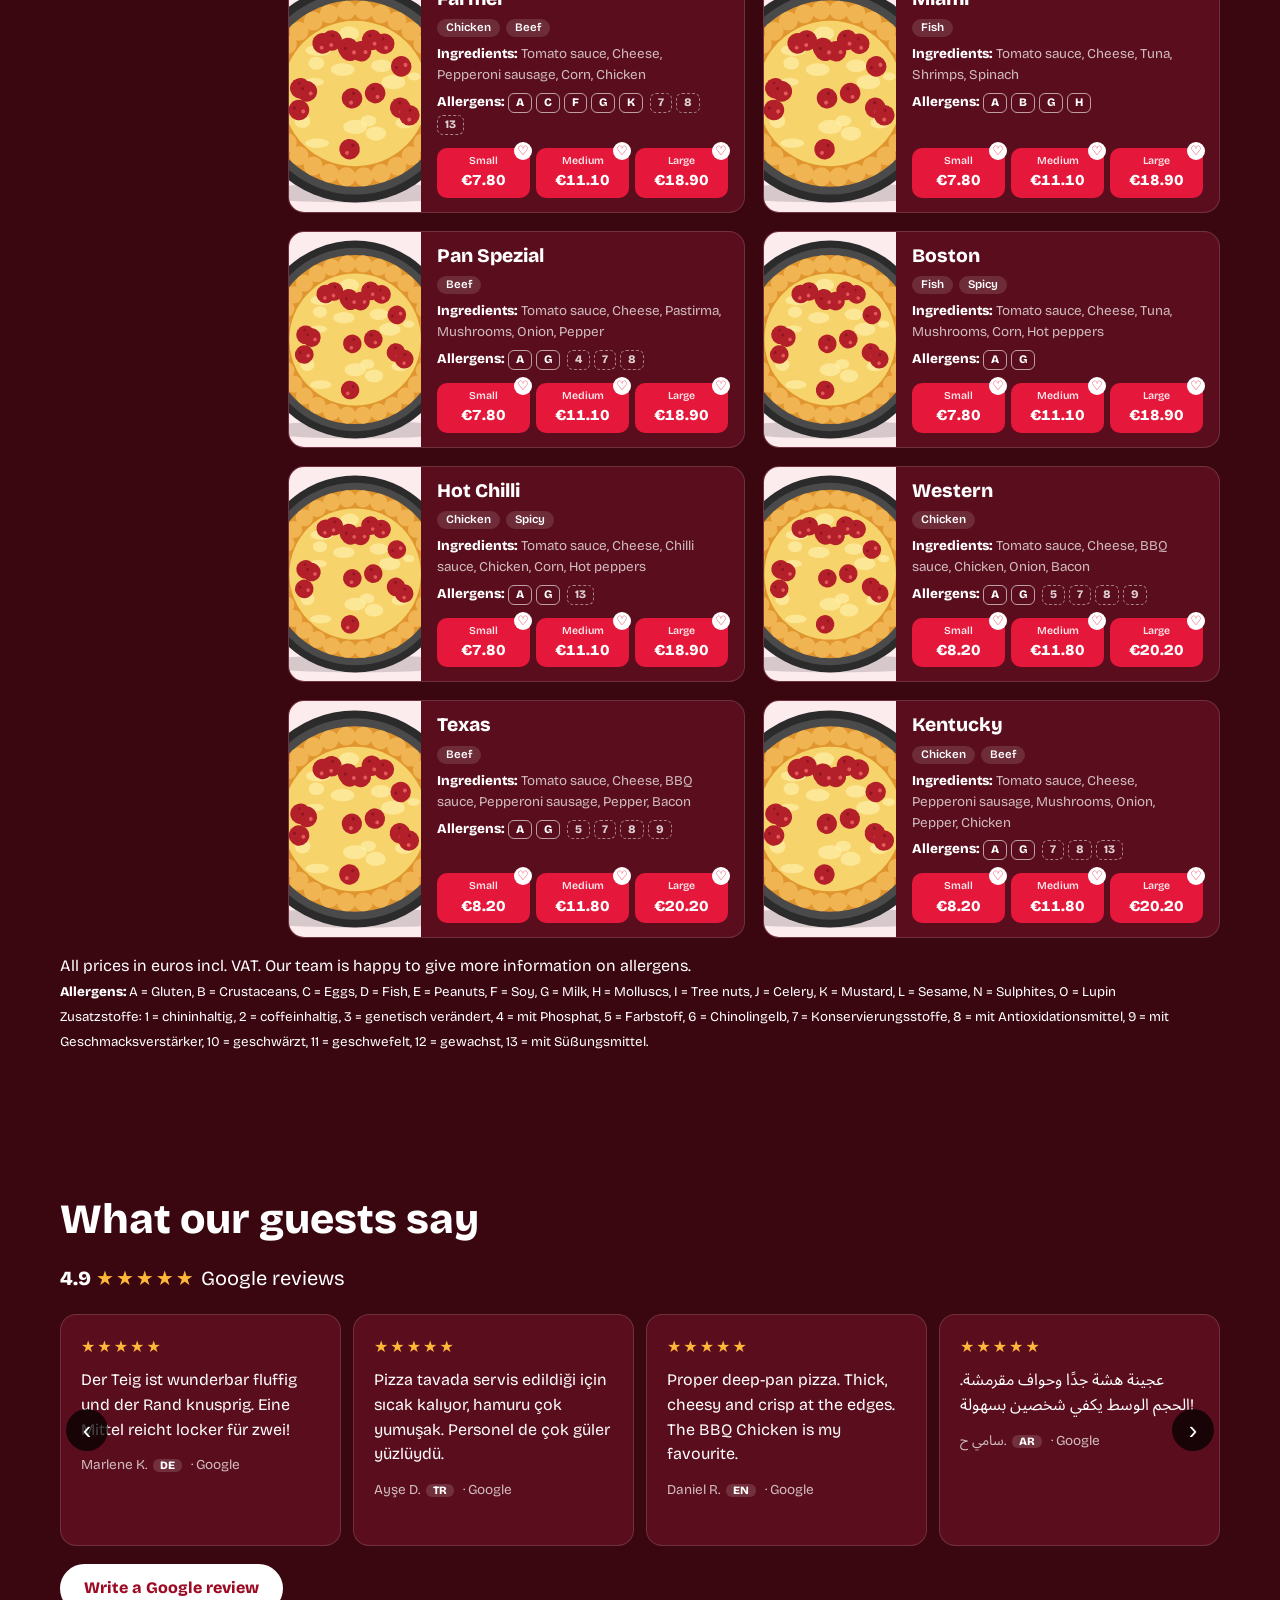
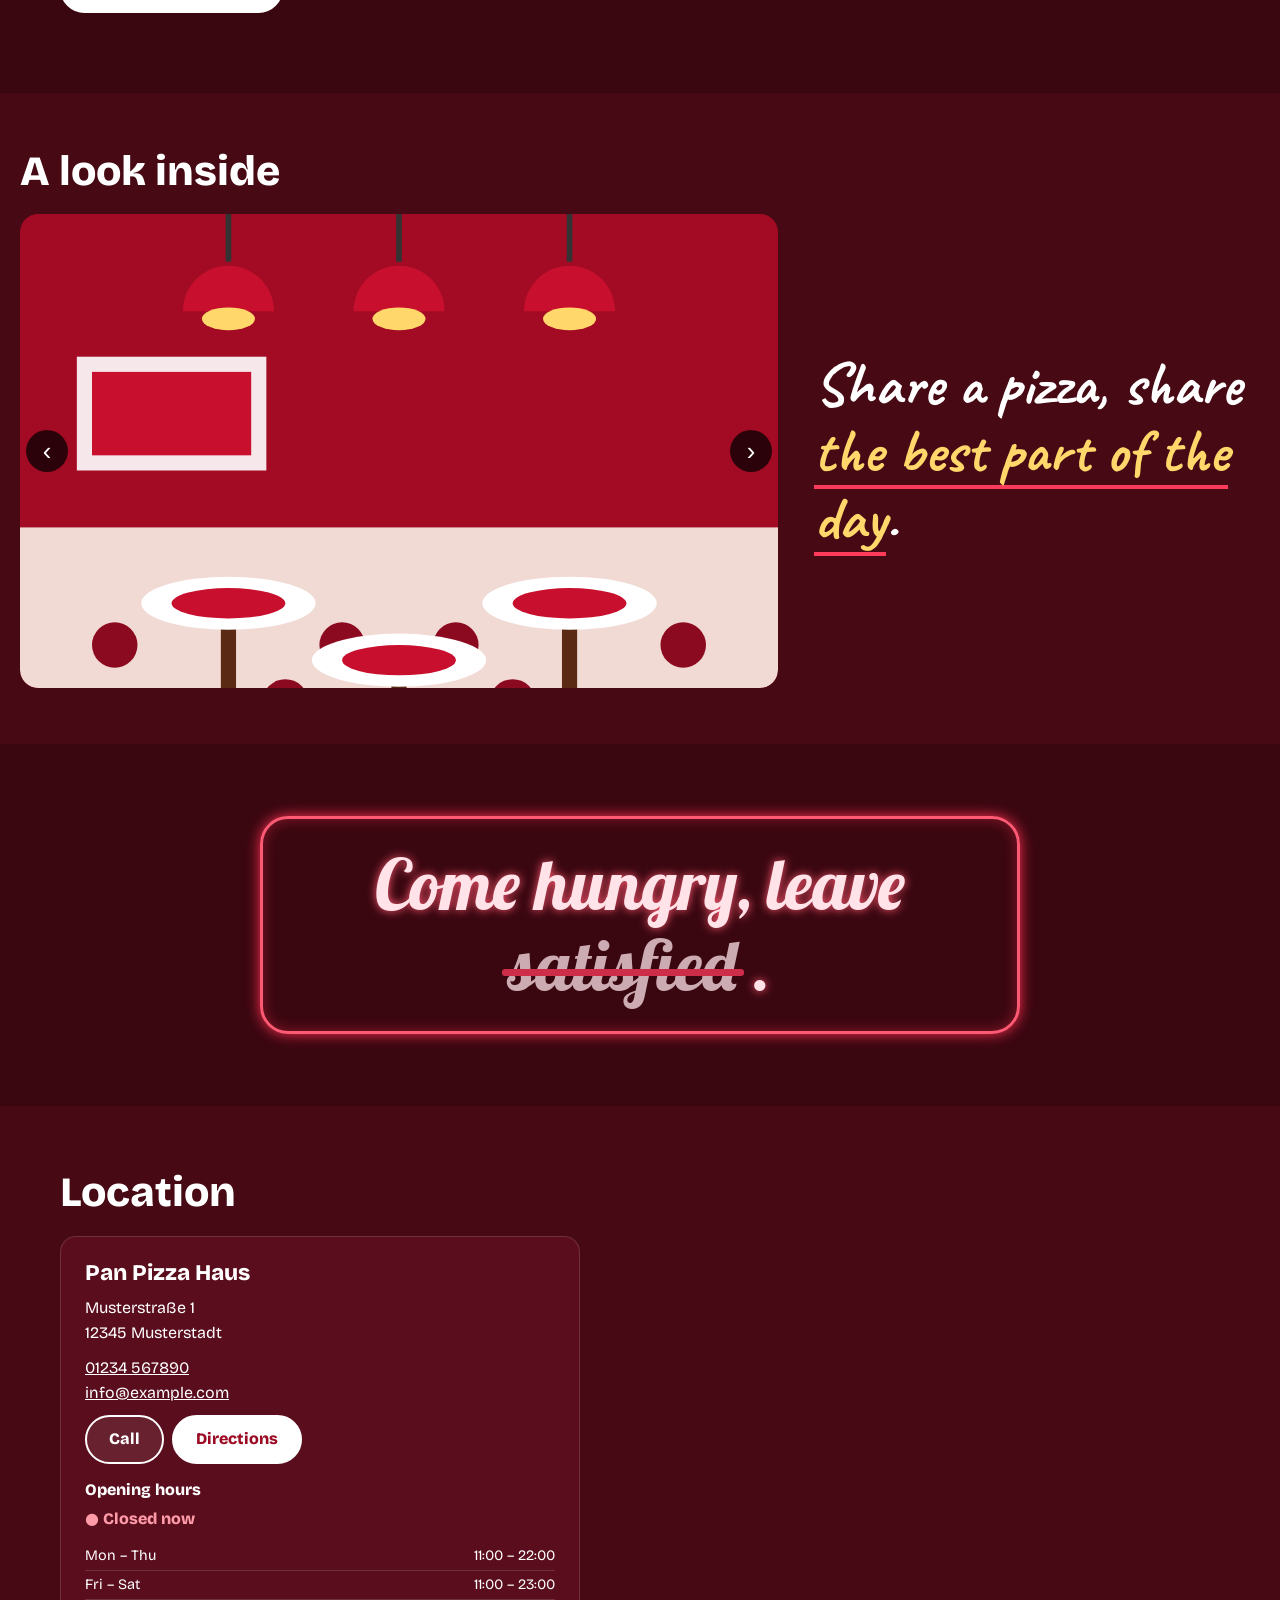
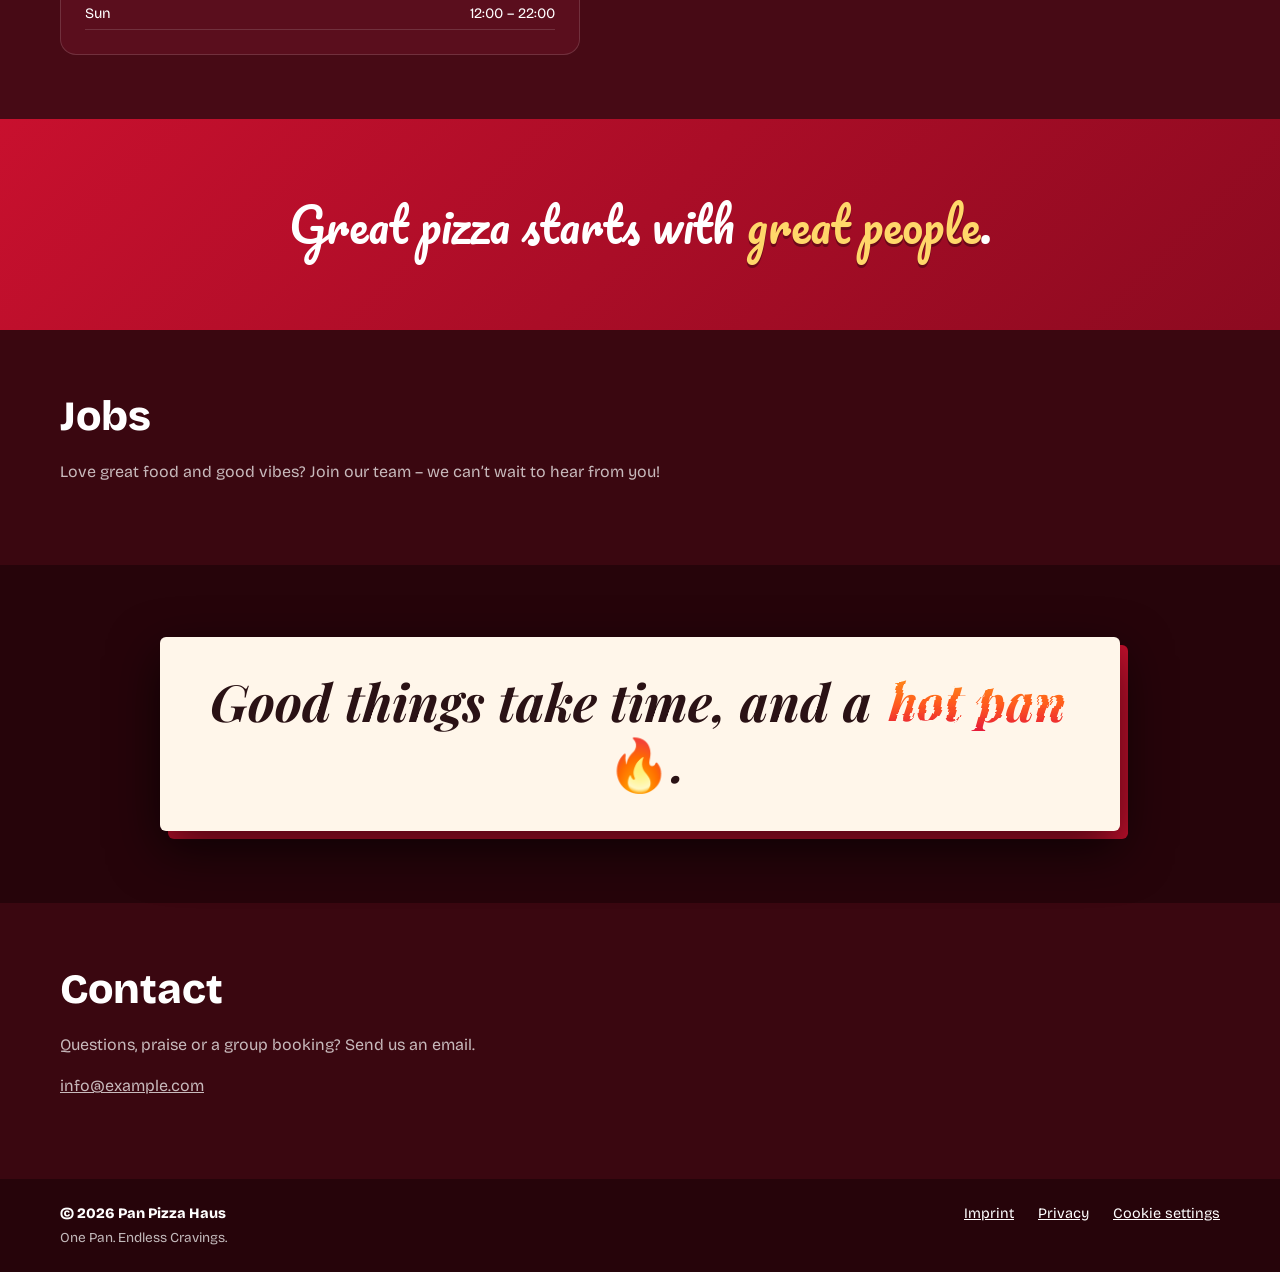
==== commit eeed28f5: "Add files via upload" ====
--- a/index.html
+++ b/index.html
@@ -11,7 +11,7 @@
 <meta name="description" content="Pfannenpizza – fluffig, dick belegt, knusprig am Rand.">
 <link rel="icon" href="data:image/svg+xml,%3Csvg xmlns=%22http://www.w3.org/2000/svg%22 viewBox=%220 0 124 124%22%3E%3Ccircle cx=%2262%22 cy=%2262%22 r=%2260%22 fill=%22%23c8102e%22/%3E%3Cg transform=%22translate(8 2) scale(.82)%22%3E%3Ccircle cx=%2252%22 cy=%2258%22 r=%2242%22 fill=%22%231f1d1b%22 stroke=%22%23fff%22 stroke-width=%225%22/%3E%3Cline x1=%2284%22 y1=%2290%22 x2=%22114%22 y2=%22112%22 stroke=%22%23fff%22 stroke-width=%2212%22 stroke-linecap=%22round%22/%3E%3Ccircle cx=%2252%22 cy=%2258%22 r=%2233%22 fill=%22%23e0952f%22/%3E%3Ccircle cx=%2252%22 cy=%2258%22 r=%2226%22 fill=%22%23f7d36b%22/%3E%3Cpath d=%22M52 58 L52 33 M52 58 L74 71 M52 58 L30 71%22 stroke=%22%23e0952f%22 stroke-width=%222.5%22/%3E%3Ccircle cx=%2244%22 cy=%2246%22 r=%225.5%22 fill=%22%23b3202a%22/%3E%3Ccircle cx=%2262%22 cy=%2252%22 r=%225.5%22 fill=%22%23b3202a%22/%3E%3Ccircle cx=%2252%22 cy=%2270%22 r=%225.5%22 fill=%22%23b3202a%22/%3E%3Ccircle cx=%2236%22 cy=%2262%22 r=%223%22 fill=%22%232f8f3f%22/%3E%3Ccircle cx=%2268%22 cy=%2268%22 r=%223%22 fill=%22%232f8f3f%22/%3E%3C/g%3E%3C/svg%3E" type="image/svg+xml">
 <link rel="stylesheet" href="fonts/fonts.css">
-<link rel="stylesheet" href="style.css?v=12">
+<link rel="stylesheet" href="style.css?v=13">
 </head>
 <body>
 <svg width="0" height="0" style="position:absolute" aria-hidden="true" focusable="false"><filter id="heat" x="-5%" y="-20%" width="110%" height="140%"><feTurbulence type="fractalNoise" baseFrequency="0.012 0.08" numOctaves="2" seed="3" result="n"><animate attributeName="baseFrequency" dur="3s" values="0.012 0.08;0.017 0.12;0.012 0.08" repeatCount="indefinite"/></feTurbulence><feDisplacementMap in="SourceGraphic" in2="n" scale="7"/></filter></svg>
@@ -20,7 +20,6 @@
   <nav aria-label="Main">
     <a href="#start" data-i18n="nav_home"></a>
     <a href="#speisekarte" data-i18n="nav_menu"></a>
-    <a href="#bewertungen" data-i18n="nav_reviews"></a>
     <a href="#standorte" data-i18n="nav_locations"></a>
     <a href="#jobs" data-i18n="nav_jobs"></a>
     <a href="#kontakt" data-i18n="nav_contact"></a>
@@ -51,7 +50,9 @@
     <article class="fcard"><h3 data-i18n="f3"></h3></article>
   </section>
 
-  <section id="speisekarte" class="menu" data-page="menu">
+  <section id="speisekarte" class="qband q4" data-page="start"><p class="qt" data-quote="0"></p></section>
+
+  <section id="menu" class="menu" data-page="menu">
     <h2 data-i18n="menu_h"></h2>
     <p class="sub" data-tl="1"></p>
     <div class="menu-grid">
@@ -65,8 +66,6 @@
     </div>
     <p class="note" id="menu-notes"></p>
   </section>
-
-  <section class="qband q2" data-page="menu"><p class="qt" data-quote="1"></p></section>
 
   <section id="bewertungen" class="revs" data-page="reviews">
     <h2 data-i18n="rev_h"></h2>
@@ -83,23 +82,23 @@
     </div>
   </section>
 
-  <section class="qband q5" data-page="location"><p class="qt" data-quote="4"></p></section>
+  <section id="standorte" class="qband q5" data-page="location"><p class="qt" data-quote="4"></p></section>
 
-  <section id="standorte" class="locs" data-page="location">
+  <section id="location" class="locs" data-page="location">
     <h2 data-i18n="loc_h"></h2>
     <div id="loc-list" class="loc-list"></div>
   </section>
 
-  <section class="qband q1" data-page="jobs"><p class="qt" data-quote="3"></p></section>
+  <section id="jobs" class="qband q1" data-page="jobs"><p class="qt" data-quote="3"></p></section>
 
-  <section id="jobs" class="plain" data-page="jobs">
+  <section id="jobs-text" class="plain" data-page="jobs">
     <h2 data-i18n="jobs_h"></h2>
     <p data-i18n="jobs_p"></p>
   </section>
 
-  <section class="qband q4" data-page="start"><p class="qt" data-quote="0"></p></section>
+  <section id="kontakt" class="qband q2" data-page="menu"><p class="qt" data-quote="1"></p></section>
 
-  <section id="kontakt" class="plain" data-page="contact">
+  <section id="contact" class="plain" data-page="contact">
     <h2 data-i18n="contact_h"></h2>
     <p data-i18n="contact_p"></p>
     <p><a href="mailto:info@example.com">info@example.com</a></p>
@@ -122,6 +121,6 @@
   <p class="wish-hint" data-i18n="wish_hint"></p>
   <button id="wish-clear" class="btn-small" data-i18n="clear"></button>
 </aside>
-<script src="app.js?v=12"></script>
+<script src="app.js?v=13"></script>
 </body>
 </html>
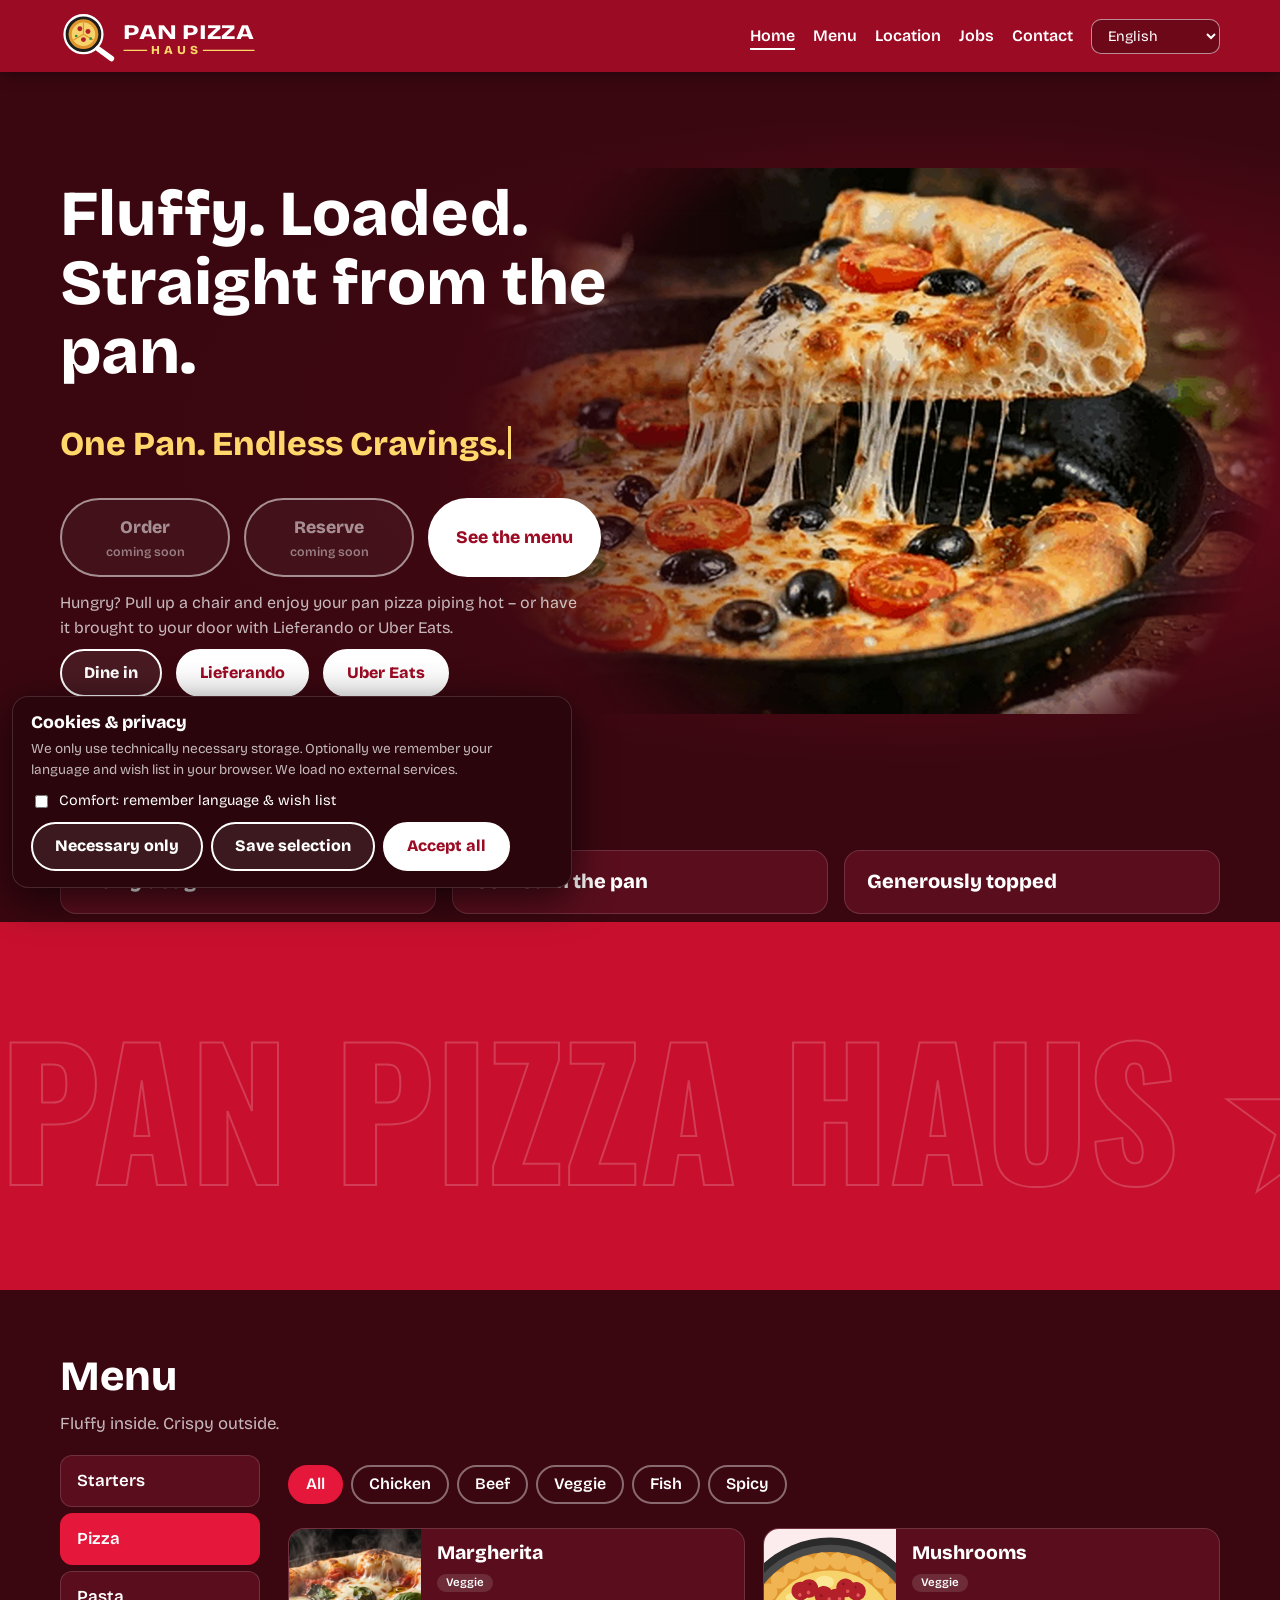
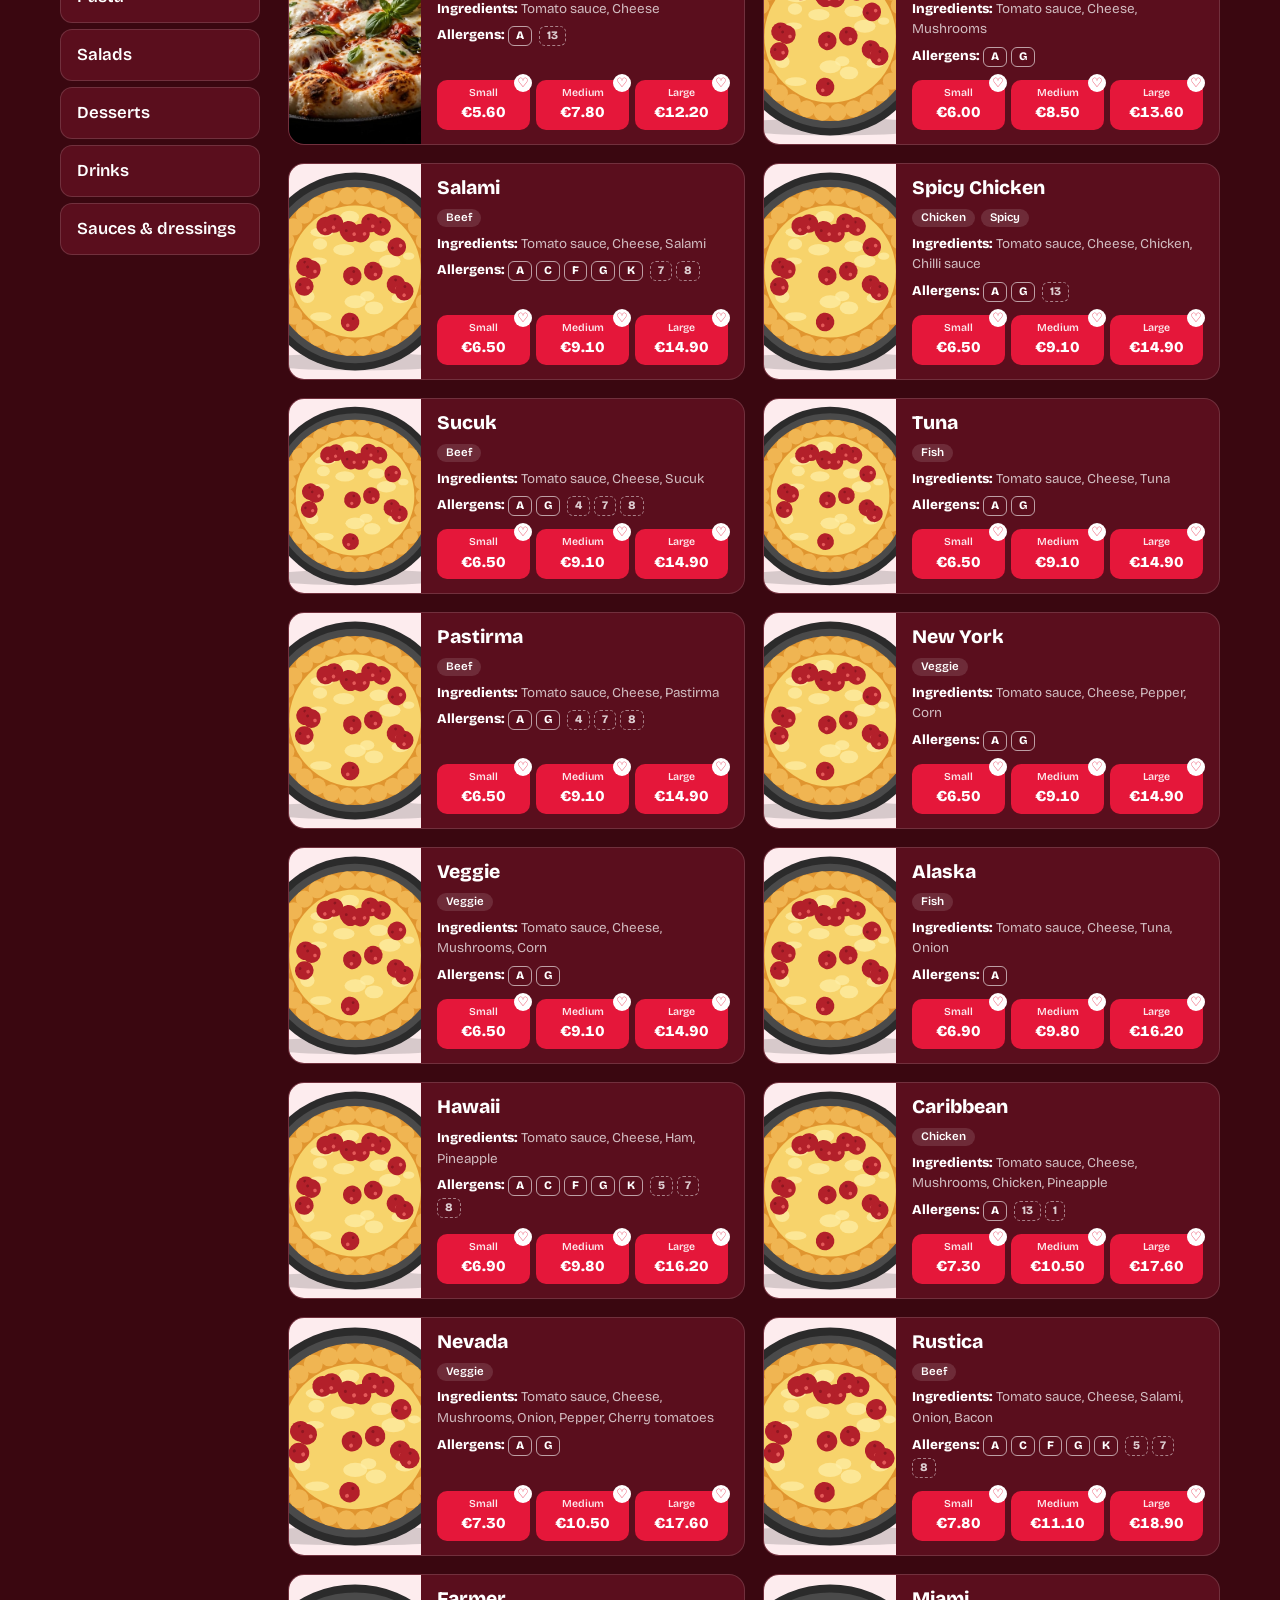
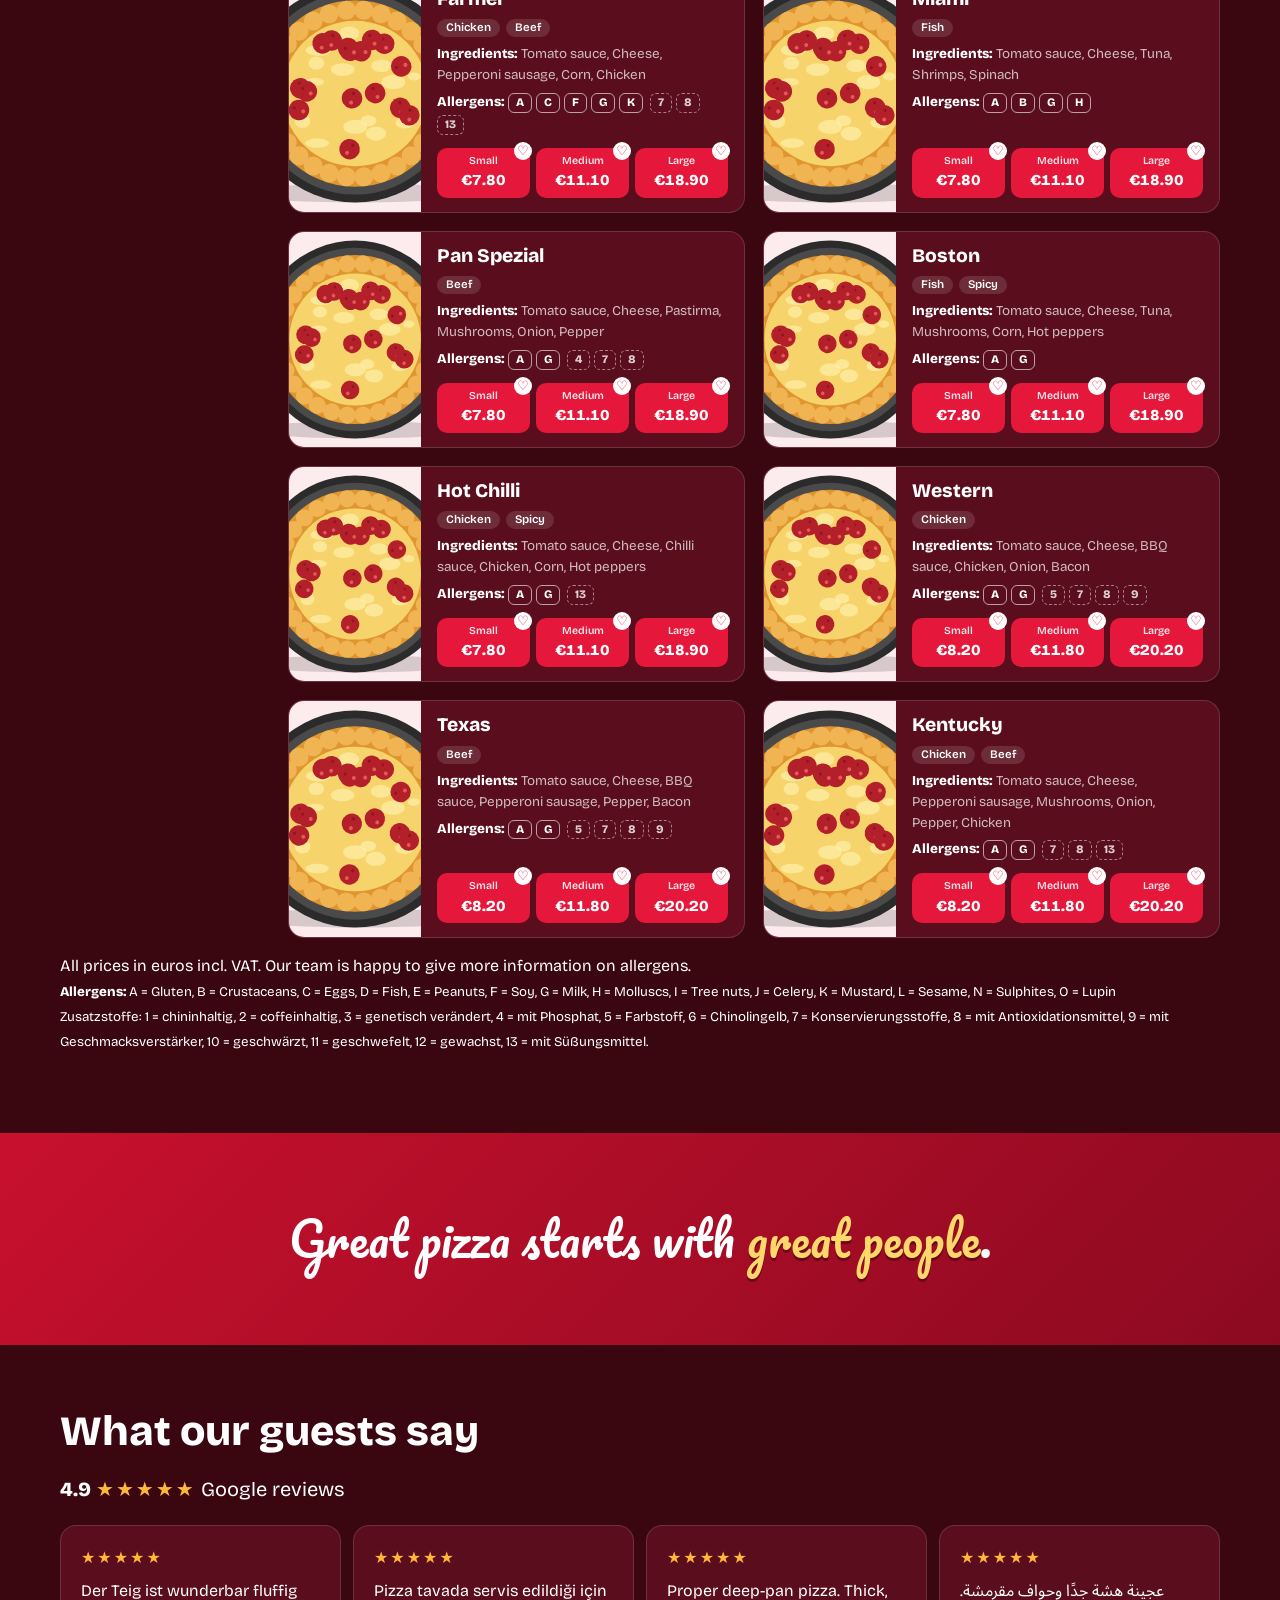
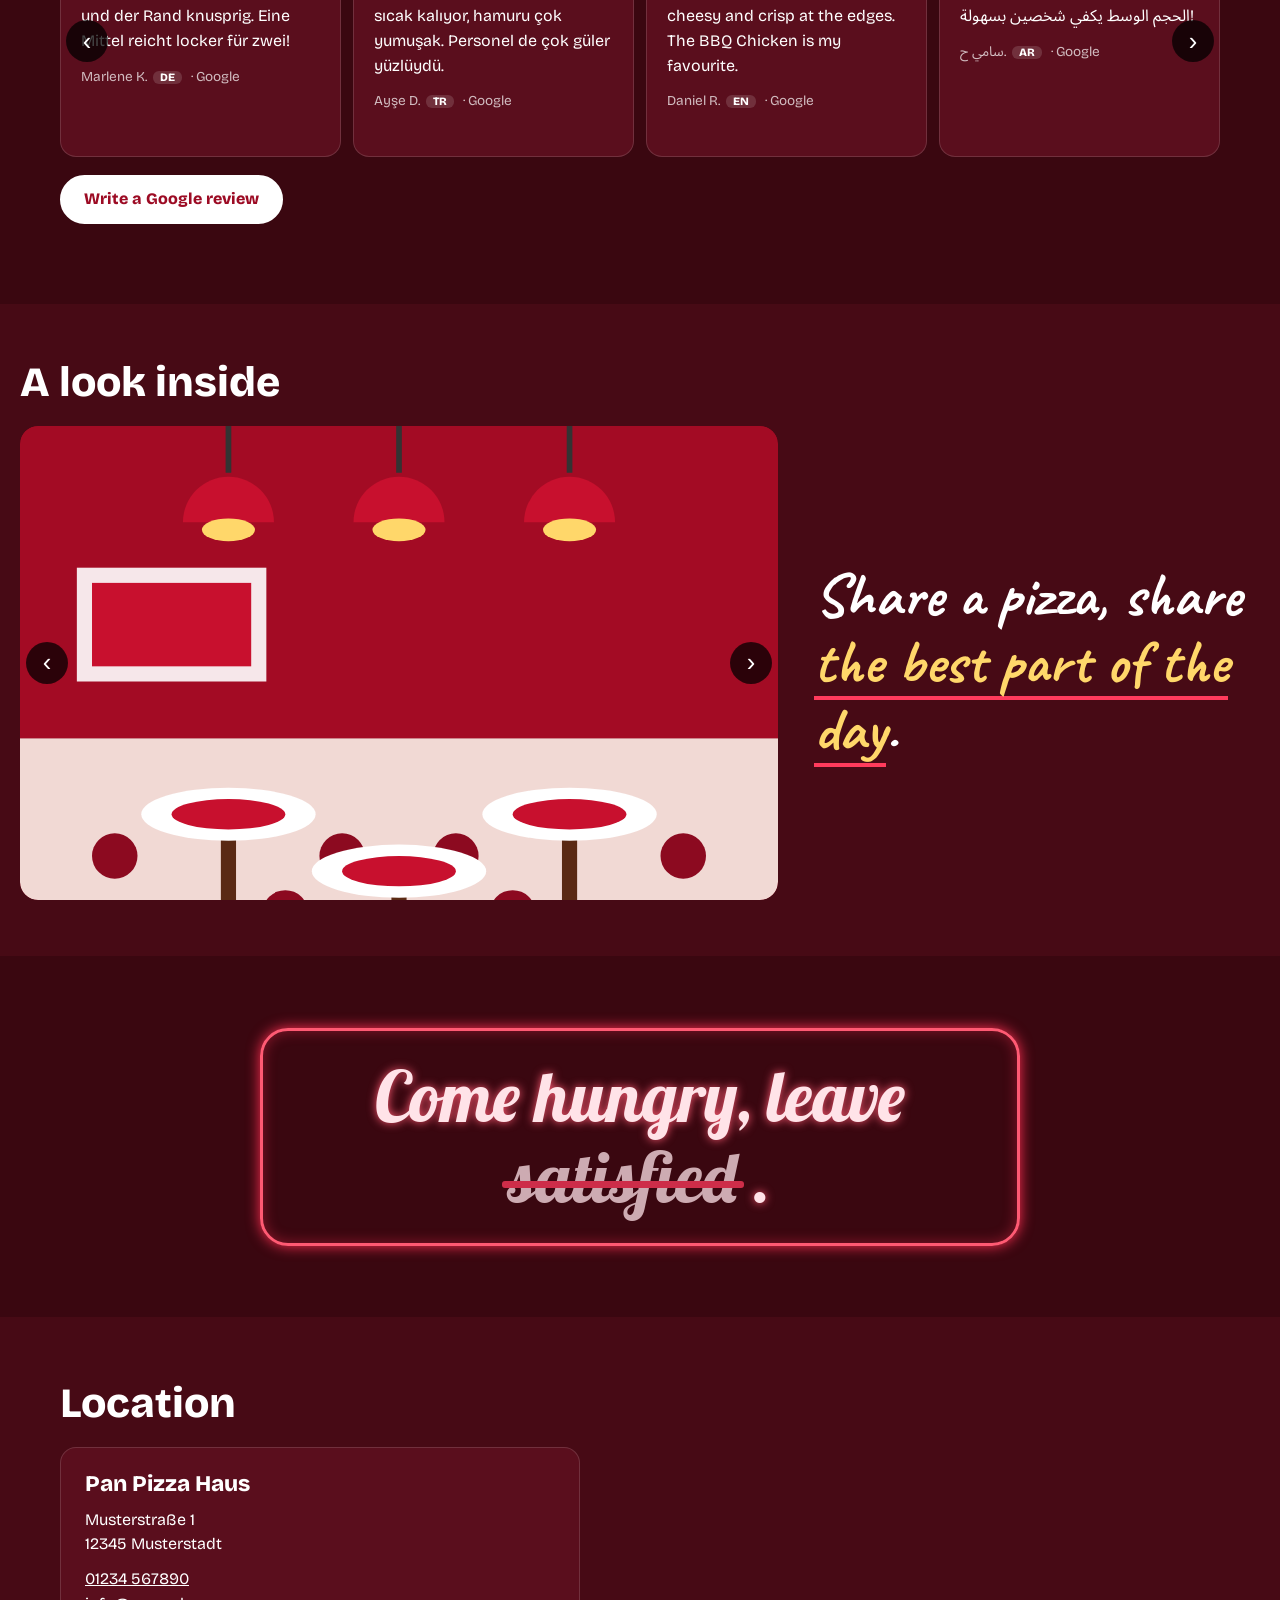
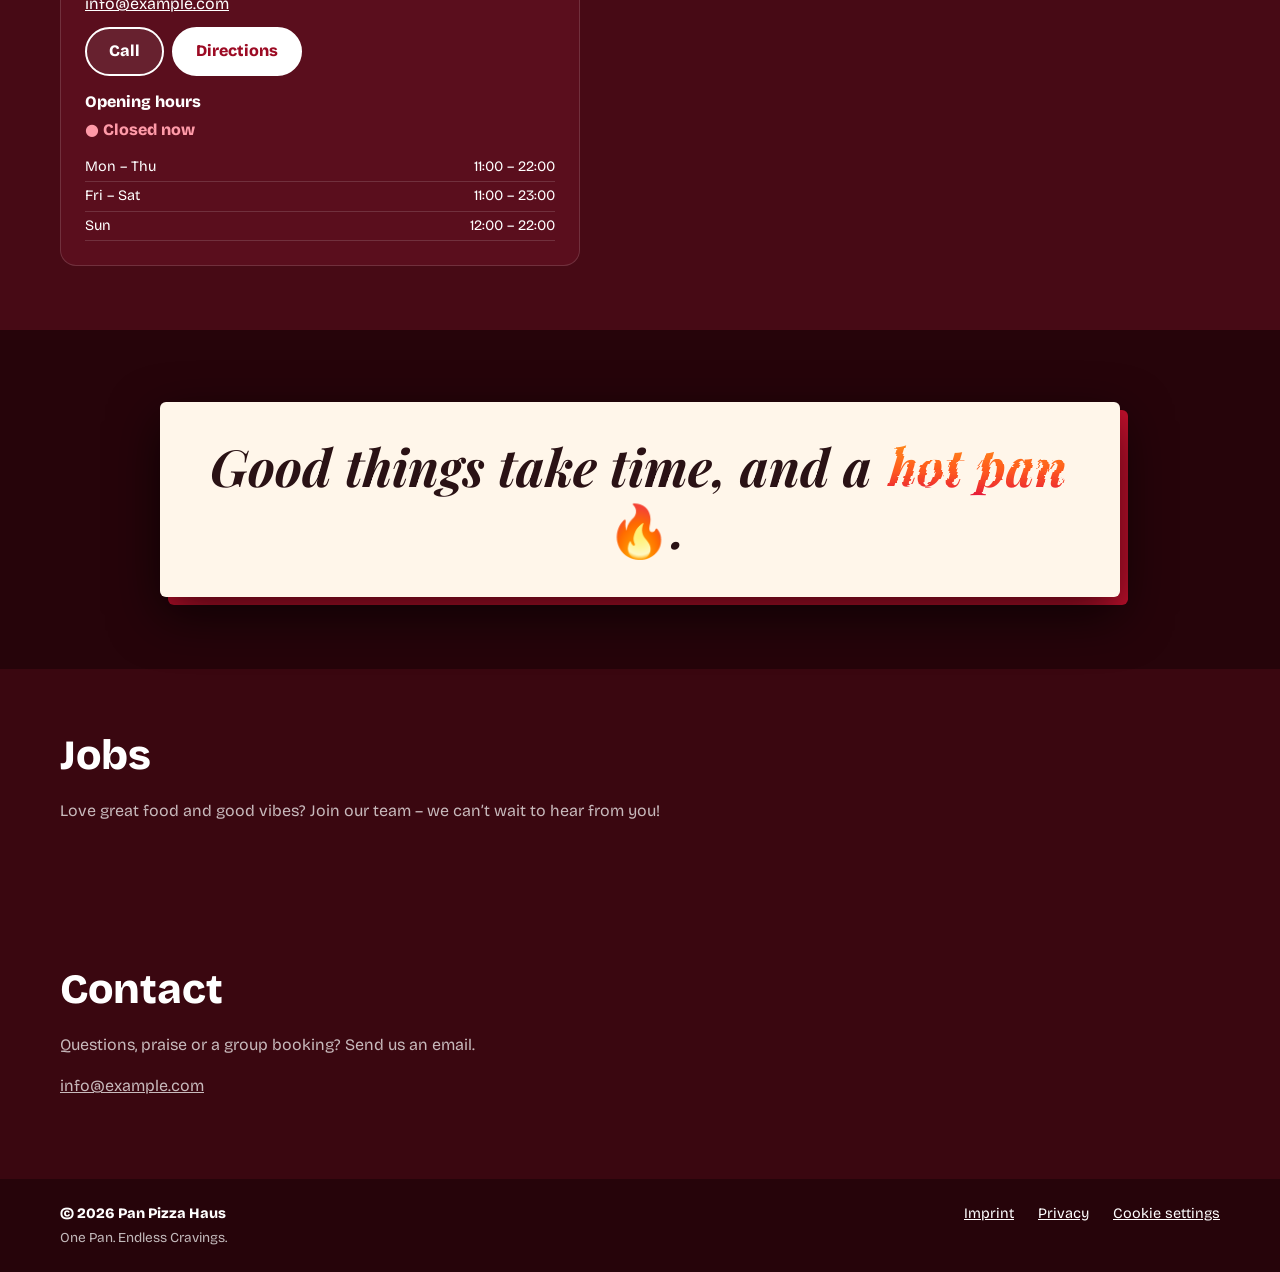
==== commit f496da57: "Add files via upload" ====
--- a/index.html
+++ b/index.html
@@ -67,6 +67,8 @@
     <p class="note" id="menu-notes"></p>
   </section>
 
+  <section class="qband q1" data-page="jobs"><p class="qt" data-quote="3"></p></section>
+
   <section id="bewertungen" class="revs" data-page="reviews">
     <h2 data-i18n="rev_h"></h2>
     <p class="rating"><strong id="avg"></strong> <span class="stars">★★★★★</span> <span data-i18n="rev_sub"></span></p>
@@ -89,16 +91,14 @@
     <div id="loc-list" class="loc-list"></div>
   </section>
 
-  <section id="jobs" class="qband q1" data-page="jobs"><p class="qt" data-quote="3"></p></section>
+  <section id="jobs" class="qband q2" data-page="menu"><p class="qt" data-quote="1"></p></section>
 
   <section id="jobs-text" class="plain" data-page="jobs">
     <h2 data-i18n="jobs_h"></h2>
     <p data-i18n="jobs_p"></p>
   </section>
 
-  <section id="kontakt" class="qband q2" data-page="menu"><p class="qt" data-quote="1"></p></section>
-
-  <section id="contact" class="plain" data-page="contact">
+  <section id="kontakt" class="plain" data-page="contact">
     <h2 data-i18n="contact_h"></h2>
     <p data-i18n="contact_p"></p>
     <p><a href="mailto:info@example.com">info@example.com</a></p>
